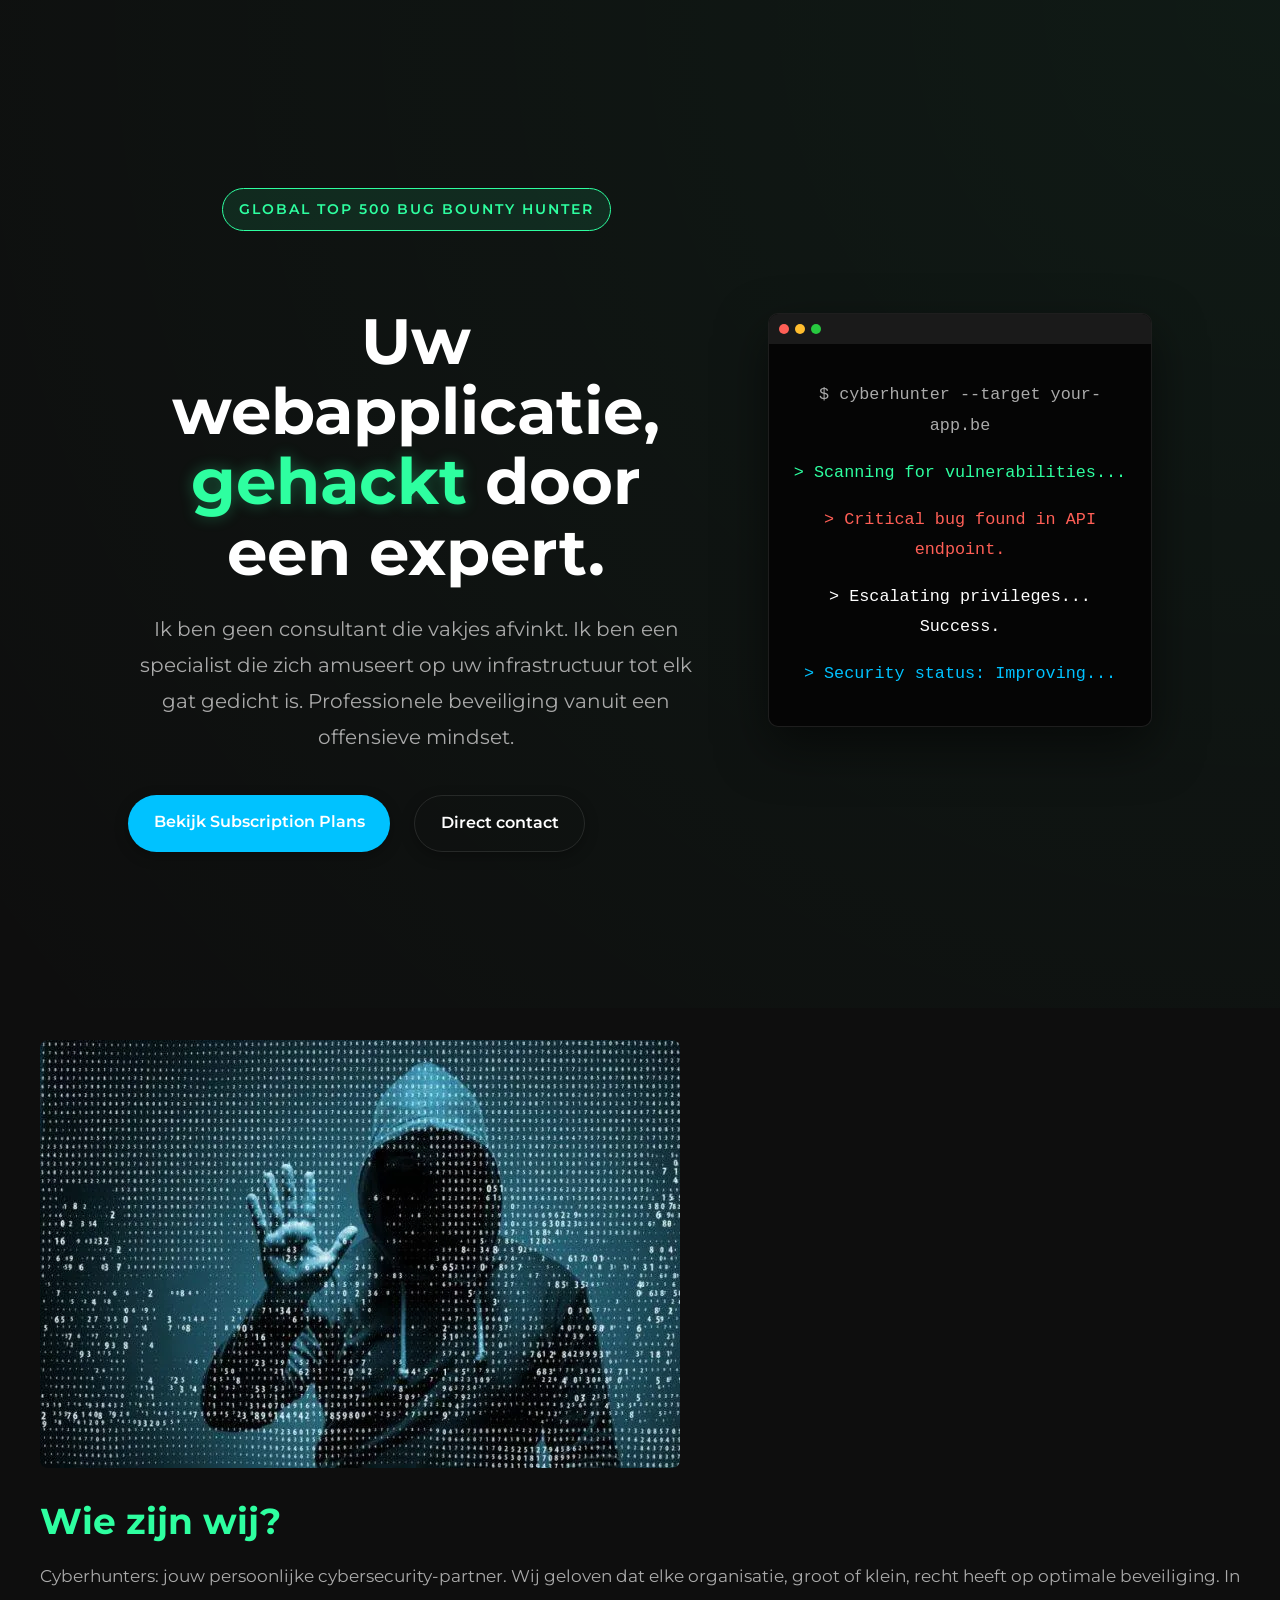
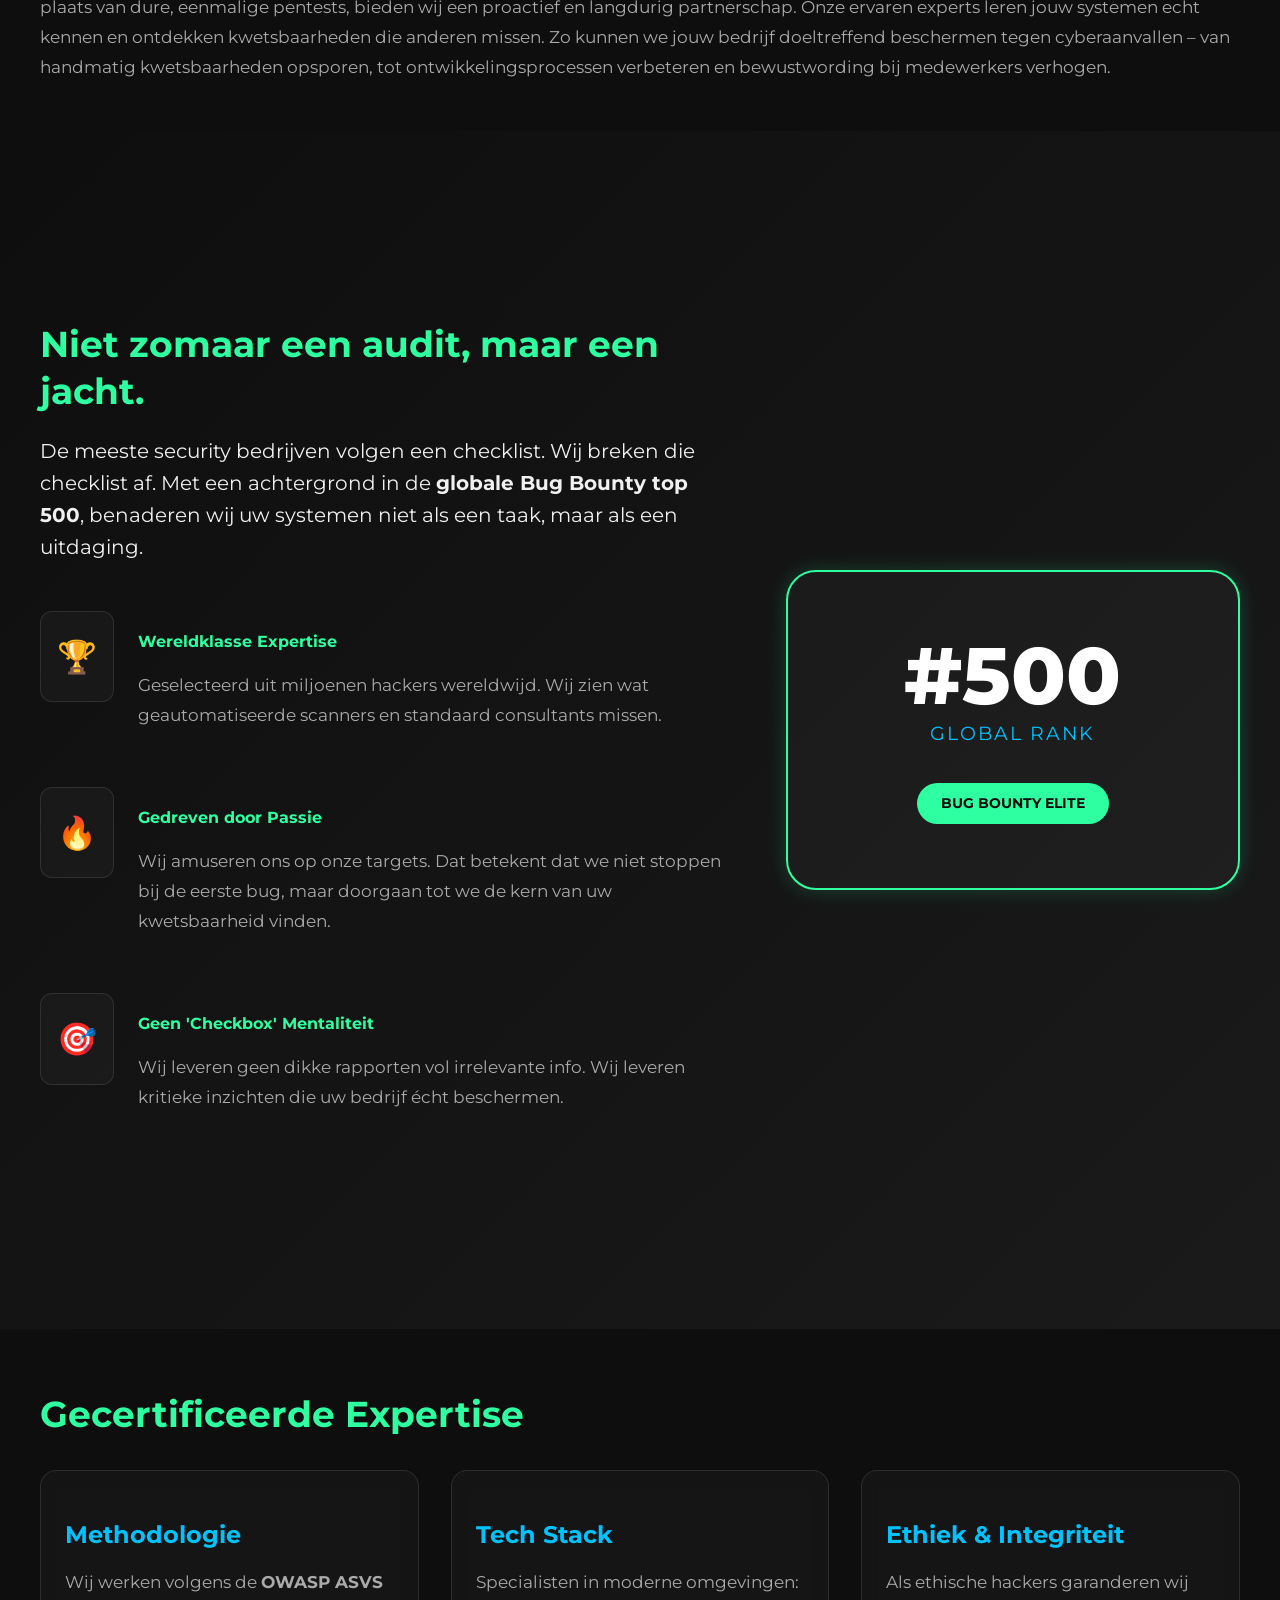
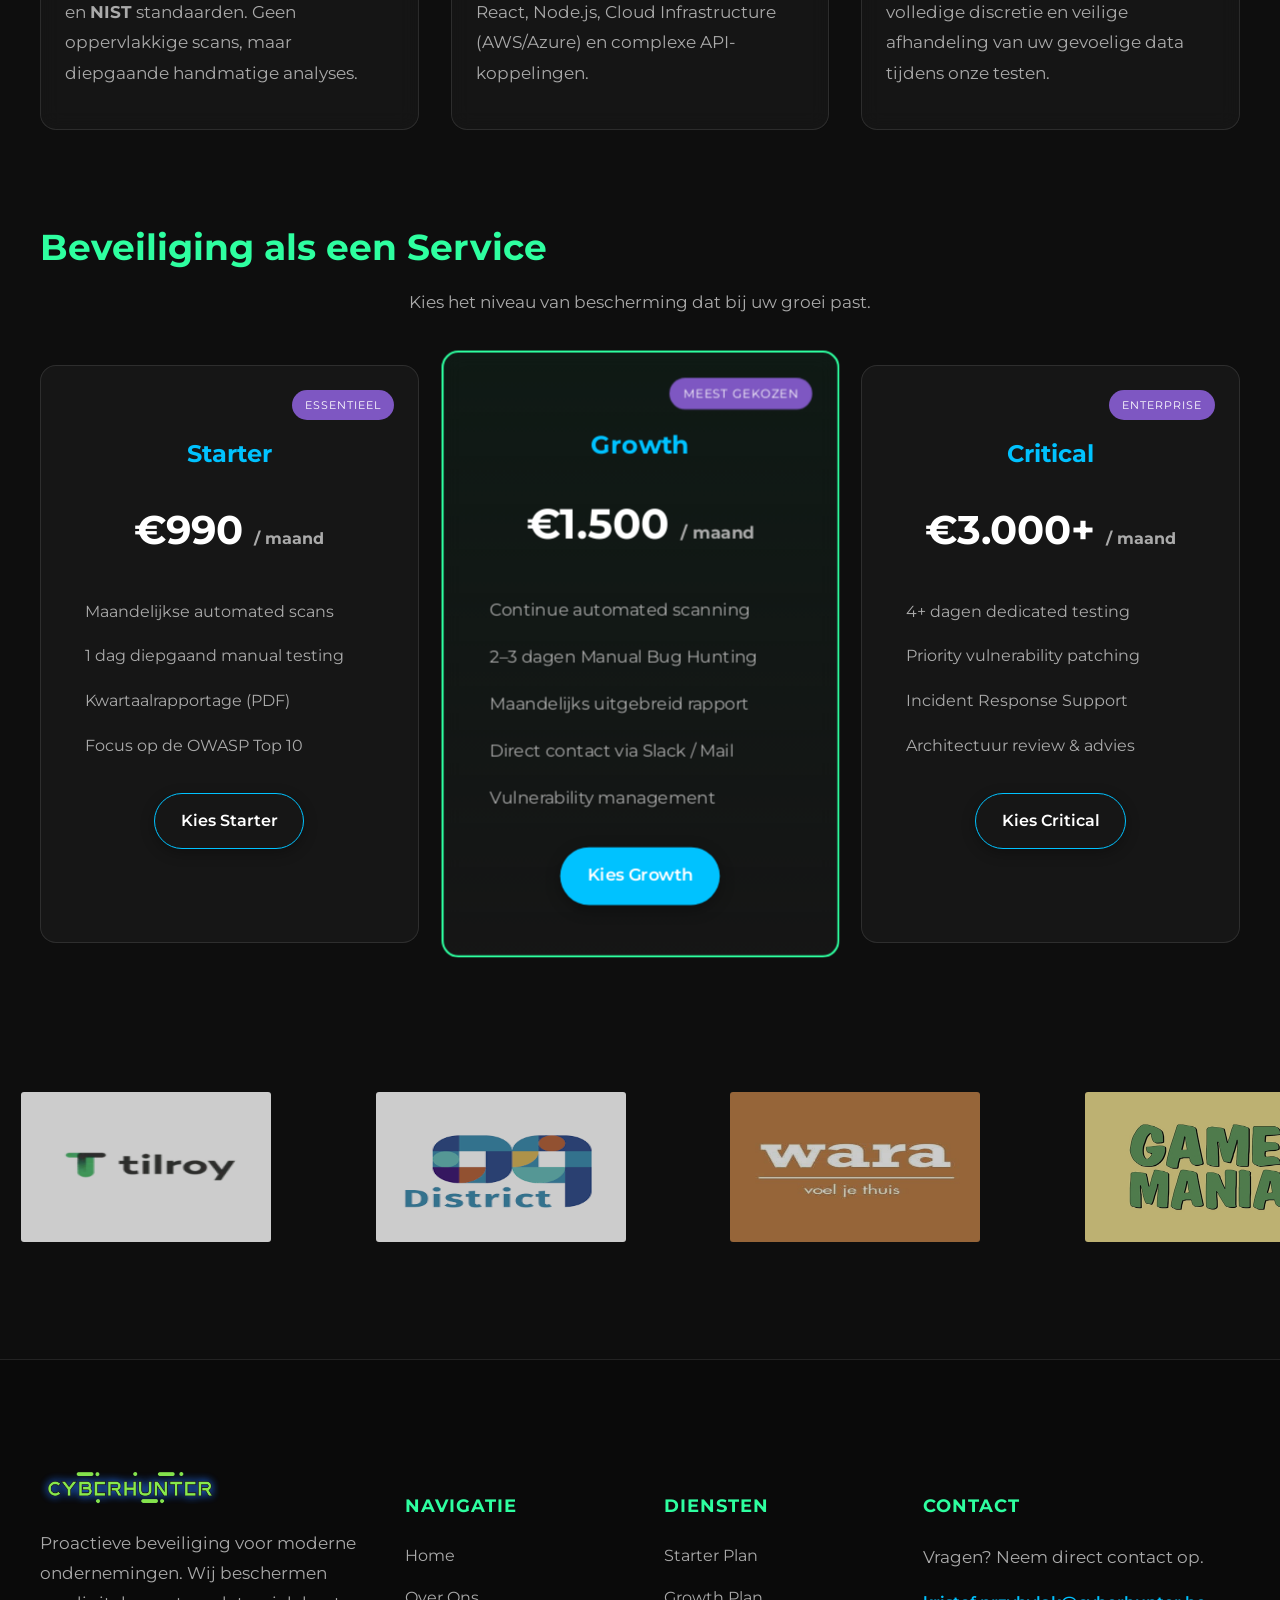
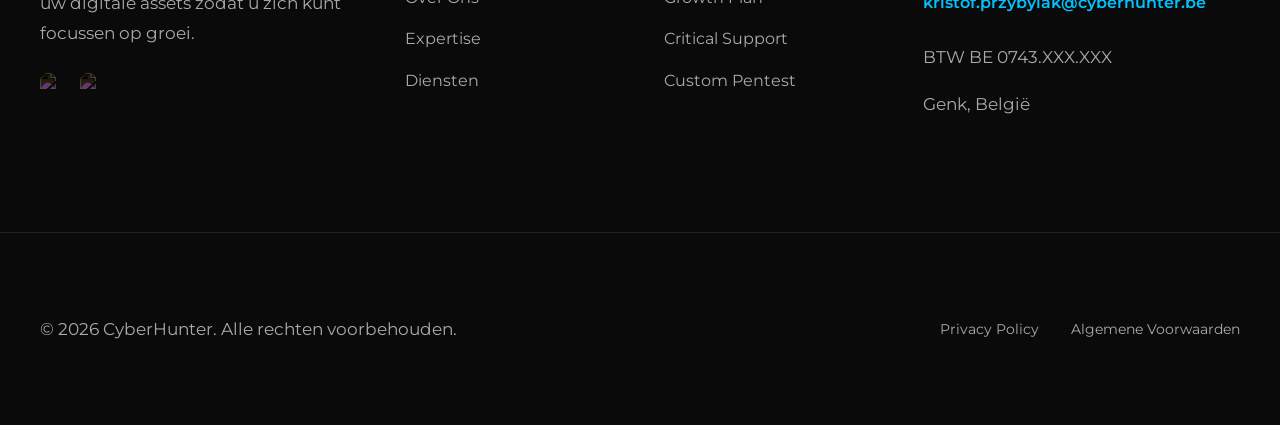
==== index.html @ abde182c "new look" ====
<!DOCTYPE html>
<html lang="nl">
<head>
  <meta charset="UTF-8">
  <meta name="viewport" content="width=device-width, initial-scale=1.0">
  <title>CyberHunter</title>
  <link rel="stylesheet" href="assets/css/index.css">
  <link rel="icon" href="assets/img/CyberHunterHeader.jpg" type="image/x-icon">
  <!-- Google Fonts -->
  <link rel="preconnect" href="https://fonts.googleapis.com">
  <link rel="preconnect" href="https://fonts.gstatic.com" crossorigin>
  <link href="https://fonts.googleapis.com/css2?family=Roboto:wght@300;400;500;700&family=Montserrat:wght@400;600&display=swap" rel="stylesheet">
  <!-- Swiper CSS -->
  <link rel="stylesheet" href="https://cdn.jsdelivr.net/npm/swiper/swiper-bundle.min.css">
  <!-- Swiper JS -->
  <script src="https://cdn.jsdelivr.net/npm/swiper/swiper-bundle.min.js"></script>
  <script defer src="assets/js/index.js"></script>
</head>
<body>
<header class="header">
  <div class="hero">
    <div class="hero-container">
      <div class="hero-content">
        <div class="hero-badge">Global Top 500 Bug Bounty Hunter</div>
        <h1>Uw webapplicatie, <span class="highlight">gehackt</span> door een expert.</h1>
        <p>
          Ik ben geen consultant die vakjes afvinkt. Ik ben een specialist die zich amuseert op uw infrastructuur tot elk gat gedicht is. Professionele beveiliging vanuit een offensieve mindset.
        </p>
        <div class="hero-btns">
          <a class="cta-button" href="#offers">Bekijk Subscription Plans</a>
          <a class="cta-button secondary" href="mailto:kristof.przybylak@cyberhunter.be">Direct contact</a>
        </div>
      </div>

      <div class="hero-visual">
        <div class="terminal-window">
          <div class="terminal-header">
            <span class="dot red"></span>
            <span class="dot yellow"></span>
            <span class="dot green"></span>
          </div>
          <div class="terminal-body">
            <p>$ cyberhunter --target your-app.be</p>
            <p class="t-green">> Scanning for vulnerabilities...</p>
            <p class="t-red">> Critical bug found in API endpoint.</p>
            <p class="t-white">> Escalating privileges... Success.</p>
            <p class="t-blue">> Security status: Improving...</p>
          </div>
        </div>
      </div>
    </div>
  </div>
</header>

<main>
  <!-- Over ons -->
  <section class="about-section" id="About">
    <div class="container about-container">
      <div class="about-image">
        <img src="assets/img/cyberthread.webp" alt="Cyber Thread">
      </div>
      <div class="about-text">
        <h2>Wie zijn wij?</h2>
        <p>
          Cyberhunters: jouw persoonlijke cybersecurity-partner. Wij geloven dat elke organisatie, groot of klein, recht heeft op optimale beveiliging. In plaats van dure, eenmalige pentests, bieden wij een proactief en langdurig partnerschap. Onze ervaren experts leren jouw systemen echt kennen en ontdekken kwetsbaarheden die anderen missen. Zo kunnen we jouw bedrijf doeltreffend beschermen tegen cyberaanvallen – van handmatig kwetsbaarheden opsporen, tot ontwikkelingsprocessen verbeteren en bewustwording bij medewerkers verhogen.
        </p>
      </div>
    </div>
  </section>

  <!-- Kenmerken -->
  <section class="unique-section">
    <div class="container">
      <div class="unique-grid">
        <div class="unique-content">
          <h2 class="section-title">Niet zomaar een audit, maar een jacht.</h2>
          <p class="lead-text">
            De meeste security bedrijven volgen een checklist. Wij breken die checklist af.
            Met een achtergrond in de <strong>globale Bug Bounty top 500</strong>, benaderen wij uw systemen niet als een taak, maar als een uitdaging.
          </p>

          <div class="unique-features">
            <div class="u-feature">
              <span class="u-icon">🏆</span>
              <div>
                <h4>Wereldklasse Expertise</h4>
                <p>Geselecteerd uit miljoenen hackers wereldwijd. Wij zien wat geautomatiseerde scanners en standaard consultants missen.</p>
              </div>
            </div>

            <div class="u-feature">
              <span class="u-icon">🔥</span>
              <div>
                <h4>Gedreven door Passie</h4>
                <p>Wij amuseren ons op onze targets. Dat betekent dat we niet stoppen bij de eerste bug, maar doorgaan tot we de kern van uw kwetsbaarheid vinden.</p>
              </div>
            </div>

            <div class="u-feature">
              <span class="u-icon">🎯</span>
              <div>
                <h4>Geen 'Checkbox' Mentaliteit</h4>
                <p>Wij leveren geen dikke rapporten vol irrelevante info. Wij leveren kritieke inzichten die uw bedrijf écht beschermen.</p>
              </div>
            </div>
          </div>
        </div>

        <div class="unique-stat-box">
          <div class="stat-circle">
            <span class="stat-number">#500</span>
            <span class="stat-desc">Global Rank</span>
          </div>
          <div class="stat-tag">Bug Bounty Elite</div>
        </div>
      </div>
    </div>
  </section>

  <!-- Operators -->
  <section class="expertise-section" id="expertise">
    <div class="container">
      <h2 class="section-title">Gecertificeerde Expertise</h2>
      <div class="features-grid">
        <div class="feature-card">
          <img src="assets/img/shield-check.svg" alt="" class="small-icon">
          <h3>Methodologie</h3>
          <p>Wij werken volgens de <strong>OWASP ASVS</strong> en <strong>NIST</strong> standaarden. Geen oppervlakkige scans, maar diepgaande handmatige analyses.</p>
        </div>
        <div class="feature-card">
          <img src="assets/img/terminal.svg" alt="" class="small-icon">
          <h3>Tech Stack</h3>
          <p>Specialisten in moderne omgevingen: React, Node.js, Cloud Infrastructure (AWS/Azure) en complexe API-koppelingen.</p>
        </div>
        <div class="feature-card">
          <img src="assets/img/lock.svg" alt="" class="small-icon">
          <h3>Ethiek & Integriteit</h3>
          <p>Als ethische hackers garanderen wij volledige discretie en veilige afhandeling van uw gevoelige data tijdens onze testen.</p>
        </div>
      </div>
    </div>
  </section>

  <!-- Diensten -->
  <section class="services-section" id="offers">
    <div class="container">
      <h2 class="section-title">Beveiliging als een Service</h2>
      <p class="section-subtitle">Kies het niveau van bescherming dat bij uw groei past.</p>

      <div class="services-grid">

        <div class="service-card starter">
          <div class="service-badge">Essentieel</div>
          <h3>Starter</h3>
          <div class="price">€990 <span>/ maand</span></div>
          <ul class="service-features">
            <li><img src="assets/img/check.svg" alt=""> Maandelijkse automated scans</li>
            <li><img src="assets/img/check.svg" alt=""> 1 dag diepgaand manual testing</li>
            <li><img src="assets/img/check.svg" alt=""> Kwartaalrapportage (PDF)</li>
            <li><img src="assets/img/check.svg" alt=""> Focus op de OWASP Top 10</li>
          </ul>
          <a href="mailto:kristof.przybylak@cyberhunter.be?subject=Aanvraag Starter Pakket" class="cta-btn secondary">Kies Starter</a>
        </div>

        <div class="service-card growth popular">
          <div class="service-badge">Meest gekozen</div>
          <h3>Growth</h3>
          <div class="price">€1.500 <span>/ maand</span></div>
          <ul class="service-features">
            <li><img src="assets/img/check.svg" alt=""> Continue automated scanning</li>
            <li><img src="assets/img/check.svg" alt=""> 2–3 dagen Manual Bug Hunting</li>
            <li><img src="assets/img/check.svg" alt=""> Maandelijks uitgebreid rapport</li>
            <li><img src="assets/img/check.svg" alt=""> Direct contact via Slack / Mail</li>
            <li><img src="assets/img/check.svg" alt=""> Vulnerability management</li>
          </ul>
          <a href="mailto:kristof.przybylak@cyberhunter.be?subject=Aanvraag Growth Pakket" class="cta-btn">Kies Growth</a>
        </div>

        <div class="service-card critical">
          <div class="service-badge">Enterprise</div>
          <h3>Critical</h3>
          <div class="price">€3.000+ <span>/ maand</span></div>
          <ul class="service-features">
            <li><img src="assets/img/check.svg" alt=""> 4+ dagen dedicated testing</li>
            <li><img src="assets/img/check.svg" alt=""> Priority vulnerability patching</li>
            <li><img src="assets/img/check.svg" alt=""> Incident Response Support</li>
            <li><img src="assets/img/check.svg" alt=""> Architectuur review & advies</li>
          </ul>
          <a href="mailto:kristof.przybylak@cyberhunter.be?subject=Aanvraag Critical Pakket" class="cta-btn secondary">Kies Critical</a>
        </div>

      </div>
    </div>
  </section>


  <!-- Carousel -->
  <section class="carousel-section">
    <div class="swiper-container">
      <div class="swiper-wrapper">
        <div class="swiper-slide"><img src="assets/img/tilroy.png" alt="Partner 1"></div>
        <div class="swiper-slide"><img src="assets/img/image2.png" alt="Partner 2"></div>
        <div class="swiper-slide"><img src="assets/img/Wara.jpeg" alt="Partner 3"></div>
        <div class="swiper-slide"><img src="assets/img/image4.jpg" alt="Partner 4"></div>
        <div class="swiper-slide"><img src="assets/img/marcan.jpeg" alt="Partner 5"></div>
        <div class="swiper-slide"><img src="assets/img/parentia.png" alt="Partner 6"></div>
        <div class="swiper-slide"><img src="assets/img/genk.png" alt="Partner 7"></div>
        <div class="swiper-slide"><img src="assets/img/image1.jpg" alt="Partner 8"></div>
      </div>
    </div>
  </section>
</main>

<footer class="footer">
  <div class="container footer-grid">

    <div class="footer-column branding">
      <img src="assets/img/cyberHunter.png" alt="CyberHunter Logo" class="footer-logo">
      <p>Proactieve beveiliging voor moderne ondernemingen. Wij beschermen uw digitale assets zodat u zich kunt focussen op groei.</p>
      <div class="social-links">
        <a href="https://www.linkedin.com/in/kristof-przybylak-a76785127/" target="_blank" aria-label="LinkedIn">
          <img src="assets/img/linkedin-icon.svg" alt="LinkedIn">
        </a>
        <a href="https://www.youtube.com/@CyberSquad-JoinTheSquad" target="_blank" aria-label="YouTube">
          <img src="assets/img/youtube-icon.svg" alt="YouTube">
        </a>
      </div>
    </div>

    <div class="footer-column">
      <h4>Navigatie</h4>
      <ul>
        <li><a href="#">Home</a></li>
        <li><a href="#About">Over Ons</a></li>
        <li><a href="#expertise">Expertise</a></li>
        <li><a href="#offers">Diensten</a></li>
       <!-- <li><a href="blog.html">Security Blog</a></li>-->
      </ul>
    </div>

    <div class="footer-column">
      <h4>Diensten</h4>
      <ul>
        <li><a href="#offers">Starter Plan</a></li>
        <li><a href="#offers">Growth Plan</a></li>
        <li><a href="#offers">Critical Support</a></li>
        <li><a href="mailto:kristof.przybylak@cyberhunter.be">Custom Pentest</a></li>
      </ul>
    </div>

    <div class="footer-column">
      <h4>Contact</h4>
      <p>Vragen? Neem direct contact op.</p>
      <a href="mailto:kristof.przybylak@cyberhunter.be" class="footer-email">kristof.przybylak@cyberhunter.be</a>
      <div class="business-info">
        <p>BTW BE 0743.XXX.XXX</p>
        <p>Genk, België</p>
      </div>
    </div>

  </div>

  <div class="footer-bottom">
    <div class="container bottom-flex">
      <p>&copy; 2026 CyberHunter. Alle rechten voorbehouden.</p>
      <div class="legal-links">
        <a href="#">Privacy Policy</a>
        <a href="#">Algemene Voorwaarden</a>
      </div>
    </div>
  </div>
</footer>
</body>
</html>
---- assets/css/index.css ----
/* ----------- VOLLEDIGE MODERNE CSS MET FUNCTIONELE BASIS + MINIMALE LOOK ----------- */

:root {
  --primary-bg: #0e0e0e;
  --secondary-bg: #161616;
  --accent-neon: #2effa0;
  --accent-purple: #7e57c2;
  --accent-blue: #00c2ff;
  --text-light: #f0f0f0;
  --text-muted: #aaaaaa;
  --font-primary: 'Montserrat', sans-serif;
  --font-secondary: 'Roboto', sans-serif;
  --transition: all 0.3s ease-in-out;
  --glass: rgba(255, 255, 255, 0.03);
  --glass-border: rgba(255, 255, 255, 0.1);
  --glow: 0 0 20px rgba(46, 255, 160, 0.2);
}

html, body {
  margin: 0;
  padding: 0;
  box-sizing: border-box;
  scroll-behavior: smooth;
  overflow-x: hidden;
  background-color: var(--primary-bg);
  font-family: var(--font-primary);
  color: var(--text-light);
  line-height: 1.8;
  font-size: 16px;
}

img {
  max-width: 100%;
  height: auto;
  display: block;
  border-radius: 8px;
}

h1, h2, h3, h4 {
  font-family: var(--font-primary);
  line-height: 1.3;
  margin-bottom: 1rem;
  color: var(--text-light);
}

h1 {
  font-size: 3rem;
}

h2 {
  font-size: 2.25rem;
  color: var(--accent-neon);
}

h3 {
  font-size: 1.5rem;
  color: var(--accent-blue);
}

p {
  color: var(--text-muted);
  font-size: 1.05rem;
}

a {
  color: inherit;
  text-decoration: none;
}

/* Navbar */
.navbar {
  display: flex;
  justify-content: space-between;
  align-items: center;
  padding: 1rem 10%;
  background-color: var(--primary-bg);
  border-bottom: 1px solid rgba(255,255,255,0.05);
  position: relative;
  z-index: 100;
}

.logo img {
  width: 150px;
  transition: transform 0.3s;
}

.logo img:hover {
  transform: scale(1.05);
}

.nav-links {
  display: flex;
  align-items: center;
  list-style: none;
  gap: 2rem;
}

.nav-links li a {
  color: var(--text-light);
  font-weight: 500;
  transition: var(--transition);
  display: flex;
  align-items: center;
  gap: 0.5rem;
  font-size: 0.95rem;
}

.nav-links li a:hover {
  color: var(--accent-purple);
}

.nav-icon {
  width: 18px;
  height: 18px;
  object-fit: contain;
  filter: brightness(0) invert(1);
  transition: filter 0.3s;
}

.nav-links li a:hover .nav-icon {
  filter: brightness(0) invert(0.6);
}

.contact {
  border: 1px solid var(--accent-purple);
  border-radius: 30px;
  padding: 0.4rem 1rem;
}

.contact.fill {
  background-color: var(--accent-purple);
}

.contact.fill a {
  color: var(--primary-bg);
}

/* Burger menu */
.burger {
  display: none;
  flex-direction: column;
  gap: 4px;
  cursor: pointer;
}

.burger .line {
  width: 24px;
  height: 2px;
  background: var(--text-light);
}

.nav-active {
  display: flex !important;
  flex-direction: column;
  background-color: var(--primary-bg);
  position: absolute;
  top: 80px;
  right: 10%;
  width: 80%;
  padding: 1rem;
  border-radius: 10px;
  z-index: 1000;
}

.burger.toggle .line:nth-child(1) {
  transform: rotate(45deg) translate(5px, 5px);
}
.burger.toggle .line:nth-child(2) {
  opacity: 0;
}
.burger.toggle .line:nth-child(3) {
  transform: rotate(-45deg) translate(6px, -6px);
}

/* Hero */
.hero {
  background: linear-gradient(135deg, #121212, #1e1e1e);
  text-align: center;
  padding: 6rem 2rem;
}

.hero-content {
  max-width: 700px;
  margin: 0 auto;
  animation: fadeInUp 1s ease-out forwards;
  opacity: 0;
}

@keyframes fadeInUp {
  from { transform: translateY(30px); opacity: 0; }
  to { transform: translateY(0); opacity: 1; }
}

.hero-content h1 {
  font-size: 3rem;
  margin-bottom: 1rem;
  color: white;
}

.hero-content p {
  font-size: 1.25rem;
  margin-bottom: 2rem;
  color: var(--text-muted);
}

/* CTA Buttons */
.cta-button, .cta-btn {
  background: var(--accent-blue);
  color: #fff;
  padding: 0.8rem 1.6rem;
  border-radius: 30px;
  font-weight: 600;
  transition: var(--transition);
  display: inline-block;
  font-size: 1rem;
  box-shadow: 0 4px 14px rgba(0,0,0,0.3);
}

.cta-button:hover, .cta-btn:hover {
  background: var(--accent-purple);
  transform: scale(1.02);
}

/* Layouts */
.container {
  max-width: 1200px;
  margin: auto;
  padding: 2rem 1rem;
}

.features-grid, .services-grid, .operators-grid {
  display: grid;
  gap: 2rem;
  grid-template-columns: repeat(auto-fit, minmax(280px, 1fr));
  margin-top: 2rem;
}


.feature-card, .service-card, .operator-card {
  background: var(--glass);
  backdrop-filter: blur(10px); /* Subtiel glas effect */
  border: 1px solid var(--glass-border);
  border-radius: 16px;
  position: relative;
  overflow: hidden;
  padding: 1.5rem;
}


.feature-card:hover, .service-card:hover, .operator-card:hover {
  transform: translateY(-4px);
  box-shadow: 0 8px 20px rgba(0,0,0,0.3);
}

.operator-card img {
  width: 100px;
  height: 100px;
  object-fit: cover;
  border-radius: 50%;
  border: 2px solid var(--accent-blue);
  margin-bottom: 1rem;
}

.operator-card h3 {
  color: var(--accent-blue);
}

/* Footer */
.footer {
  background-color: #0a0a0a;
  padding: 5rem 0 2rem 0;
  border-top: 1px solid var(--glass-border);
  color: var(--text-light);
}

.footer-grid {
  display: grid;
  grid-template-columns: 1.5fr 1fr 1fr 1.5fr;
  gap: 3rem;
  margin-bottom: 4rem;
}

.footer-logo {
  width: 180px;
  margin-bottom: 1.5rem;
}

.footer-column h4 {
  color: var(--accent-neon);
  font-size: 1.1rem;
  margin-bottom: 1.5rem;
  text-transform: uppercase;
  letter-spacing: 1px;
}

.footer-column ul {
  list-style: none;
  padding: 0;
}

.footer-column ul li {
  margin-bottom: 0.8rem;
}

.footer-column ul li a {
  color: var(--text-muted);
  transition: color 0.3s ease;
}

.footer-column ul li a:hover {
  color: var(--accent-blue);
  padding-left: 5px; /* Subtiel bewegingseffect */
}

.footer-email {
  display: block;
  font-weight: 600;
  color: var(--accent-blue) !important;
  margin: 1rem 0;
}

.social-links {
  display: flex;
  gap: 1rem;
  margin-top: 1.5rem;
}

.social-links img {
  width: 24px;
  height: 24px;
  filter: invert(1) opacity(0.6);
  transition: 0.3s;
}

.social-links a:hover img {
  filter: invert(1) opacity(1);
  transform: translateY(-3px);
}

.business-info {
  margin-top: 1.5rem;
  font-size: 0.85rem;
  color: var(--text-muted);
}

/* Bottom Bar */
.footer-bottom {
  border-top: 1px solid var(--glass-border);
  padding-top: 2rem;
}

.bottom-flex {
  display: flex;
  justify-content: space-between;
  align-items: center;
  font-size: 0.85rem;
  color: var(--text-muted);
}

.legal-links {
  display: flex;
  gap: 2rem;
}

/* Responsive */
@media (max-width: 992px) {
  .footer-grid {
    grid-template-columns: 1fr 1fr;
  }
}

@media (max-width: 600px) {
  .footer-grid {
    grid-template-columns: 1fr;
    text-align: center;
  }
  .social-links {
    justify-content: center;
  }
  .bottom-flex {
    flex-direction: column;
    gap: 1rem;
  }
}
/* Responsive */
@media (max-width: 768px) {
  .navbar {
    flex-direction: column;
    align-items: flex-start;
  }
  .nav-links {
    display: none;
    flex-direction: column;
    gap: 1rem;
    background-color: var(--primary-bg);
    padding: 1rem;
    border-radius: 10px;
    position: absolute;
    top: 100%;
    right: 0;
  }
  .burger {
    display: flex;
  }
  h1 {
    font-size: 2.5rem;
  }
  h2 {
    font-size: 2rem;
  }
  .hero {
    padding: 4rem 1.5rem;
  }
  .cta-button {
    padding: 0.8rem 1.5rem;
    font-size: 1rem;
  }
}


/* Voeg dit toe onderaan je CSS voor consistente carrousel-beeldformaten */

.carousel-section {
  padding: 4rem 0;
  background-color: var(--primary-bg);
}

.swiper-container {
  width: 100%;
  padding: 2rem 0;
}

.swiper-wrapper {
  display: flex;
  align-items: center;
}

.swiper-slide {
  display: flex;
  justify-content: center;
  align-items: center;
  padding: 1rem;
}

.swiper-slide img {
  width: 250px;
  height: 150px;
  padding: 5px;
  mix-blend-mode: luminosity;
  transition: all 0.4s ease;
  background: transparent !important; /* Verwijder die witte blokken */
  filter: grayscale(0.5) brightness(0.8);
}

.swiper-slide:hover img {
  transform: scale(1.05);
}




/*Pricing */

/* Pricing Sectie Styling */
.section-subtitle {
  text-align: center;
  margin-bottom: 3rem;
}

.services-grid {
  display: grid;
  grid-template-columns: repeat(auto-fit, minmax(320px, 1fr));
  gap: 2rem;
  align-items: stretch;
}

.service-card {
  position: relative;
  background: var(--secondary-bg);
  border: 1px solid var(--glass-border);
  padding: 3rem 2rem;
  text-align: center;
  transition: transform 0.3s ease;
}

.service-card.popular {
  border: 2px solid var(--accent-neon);
  transform: scale(1.05);
  background: linear-gradient(180deg, rgba(46, 255, 160, 0.05) 0%, rgba(22, 22, 22, 1) 100%);
}

.service-badge {
  position: absolute;
  top: 1.5rem;
  right: 1.5rem;
  font-size: 0.7rem;
  text-transform: uppercase;
  letter-spacing: 1px;
  background: var(--accent-purple);
  padding: 0.3rem 0.8rem;
  border-radius: 20px;
  color: white;
}

.price {
  font-size: 2.5rem;
  font-weight: 700;
  color: white;
  margin: 1.5rem 0;
}

.price span {
  font-size: 1rem;
  color: var(--text-muted);
}

.service-features {
  list-style: none;
  padding: 0;
  margin: 2rem 0;
  text-align: left;
}

.service-features li {
  margin-bottom: 1rem;
  display: flex;
  align-items: center;
  gap: 0.75rem;
  color: var(--text-muted);
}

/* Knoppen binnen kaarten */
.cta-btn.secondary {
  background: transparent;
  border: 1px solid var(--accent-blue);
}

.cta-btn.secondary:hover {
  background: var(--accent-blue);
  color: var(--primary-bg);
}

@media (max-width: 1024px) {
  .service-card.popular {
    transform: scale(1);
    margin: 1rem 0;
  }
}


/* unique section */

.unique-section {
  padding: 8rem 0;
  background: linear-gradient(135deg, var(--primary-bg) 0%, #1a1a1a 100%);
}

.unique-grid {
  display: grid;
  grid-template-columns: 1.2fr 0.8fr;
  gap: 4rem;
  align-items: center;
}

.lead-text {
  font-size: 1.25rem;
  color: var(--text-light);
  margin-bottom: 3rem;
  line-height: 1.6;
}

.u-feature {
  display: flex;
  gap: 1.5rem;
  margin-bottom: 2.5rem;
}

.u-icon {
  font-size: 2rem;
  background: var(--glass);
  padding: 1rem;
  border-radius: 12px;
  border: 1px solid var(--glass-border);
  height: fit-content;
}

.u-feature h4 {
  color: var(--accent-neon);
  margin-bottom: 0.5rem;
}

/* De Stat Box */
.unique-stat-box {
  display: flex;
  flex-direction: column;
  align-items: center;
  justify-content: center;
  background: var(--glass);
  border: 2px solid var(--accent-neon);
  border-radius: 30px;
  padding: 4rem 2rem;
  box-shadow: var(--glow);
  position: relative;
}

.stat-circle {
  text-align: center;
}

.stat-number {
  display: block;
  font-size: 5rem;
  font-weight: 800;
  color: white;
  line-height: 1;
}

.stat-desc {
  font-size: 1.2rem;
  color: var(--accent-blue);
  text-transform: uppercase;
  letter-spacing: 2px;
}

.stat-tag {
  margin-top: 2rem;
  background: var(--accent-neon);
  color: var(--primary-bg);
  padding: 0.5rem 1.5rem;
  border-radius: 50px;
  font-weight: 700;
  text-transform: uppercase;
  font-size: 0.9rem;
}

@media (max-width: 992px) {
  .unique-grid {
    grid-template-columns: 1fr;
  }
  .unique-stat-box {
    order: -1; /* Zet de statistiek bovenaan op mobiel */
  }
}



.hero {
  padding: 10rem 10% 8rem 10%;
  background: radial-gradient(circle at top right, rgba(46, 255, 160, 0.05), transparent),
  var(--primary-bg);
  min-height: 80vh;
  display: flex;
  align-items: center;
}

.hero-container {
  display: grid;
  grid-template-columns: 1.2fr 0.8fr;
  gap: 4rem;
  align-items: center;
  max-width: 1400px;
  margin: 0 auto;
}

.hero-badge {
  display: inline-block;
  padding: 0.5rem 1rem;
  background: rgba(46, 255, 160, 0.1);
  border: 1px solid var(--accent-neon);
  color: var(--accent-neon);
  border-radius: 50px;
  font-size: 0.85rem;
  font-weight: 600;
  text-transform: uppercase;
  letter-spacing: 2px;
  margin-bottom: 2rem;
}

.hero-content h1 {
  font-size: 4rem;
  line-height: 1.1;
  margin-bottom: 1.5rem;
}

.highlight {
  color: var(--accent-neon);
  text-shadow: 0 0 15px rgba(46, 255, 160, 0.3);
}

.hero-content p {
  font-size: 1.25rem;
  max-width: 600px;
  margin-bottom: 2.5rem;
  color: var(--text-muted);
}

/* Terminal Visual */
.terminal-window {
  background: #050505;
  border: 1px solid var(--glass-border);
  border-radius: 10px;
  box-shadow: 0 20px 50px rgba(0,0,0,0.5);
  font-family: 'Courier New', Courier, monospace;
  overflow: hidden;
}

.terminal-header {
  background: #1a1a1a;
  padding: 10px;
  display: flex;
  gap: 6px;
}

.dot { width: 10px; height: 10px; border-radius: 50%; }
.red { background: #ff5f56; }
.yellow { background: #ffbd2e; }
.green { background: #27c93f; }

.terminal-body {
  padding: 20px;
  font-size: 0.9rem;
}

.t-green { color: var(--accent-neon); }
.t-red { color: #ff5f56; }
.t-blue { color: var(--accent-blue); }
.t-white { color: white; }

/* Buttons */
.hero-btns {
  display: flex;
  gap: 1.5rem;
}

.cta-button.secondary {
  background: transparent;
  border: 1px solid var(--glass-border);
}

@media (max-width: 1100px) {
  .hero-container {
    grid-template-columns: 1fr;
    text-align: center;
  }
  .hero-content p { margin: 0 auto 2.5rem auto; }
  .hero-btns { justify-content: center; }
  .hero-visual { display: none; } /* Verberg terminal op kleinere schermen voor focus */
}
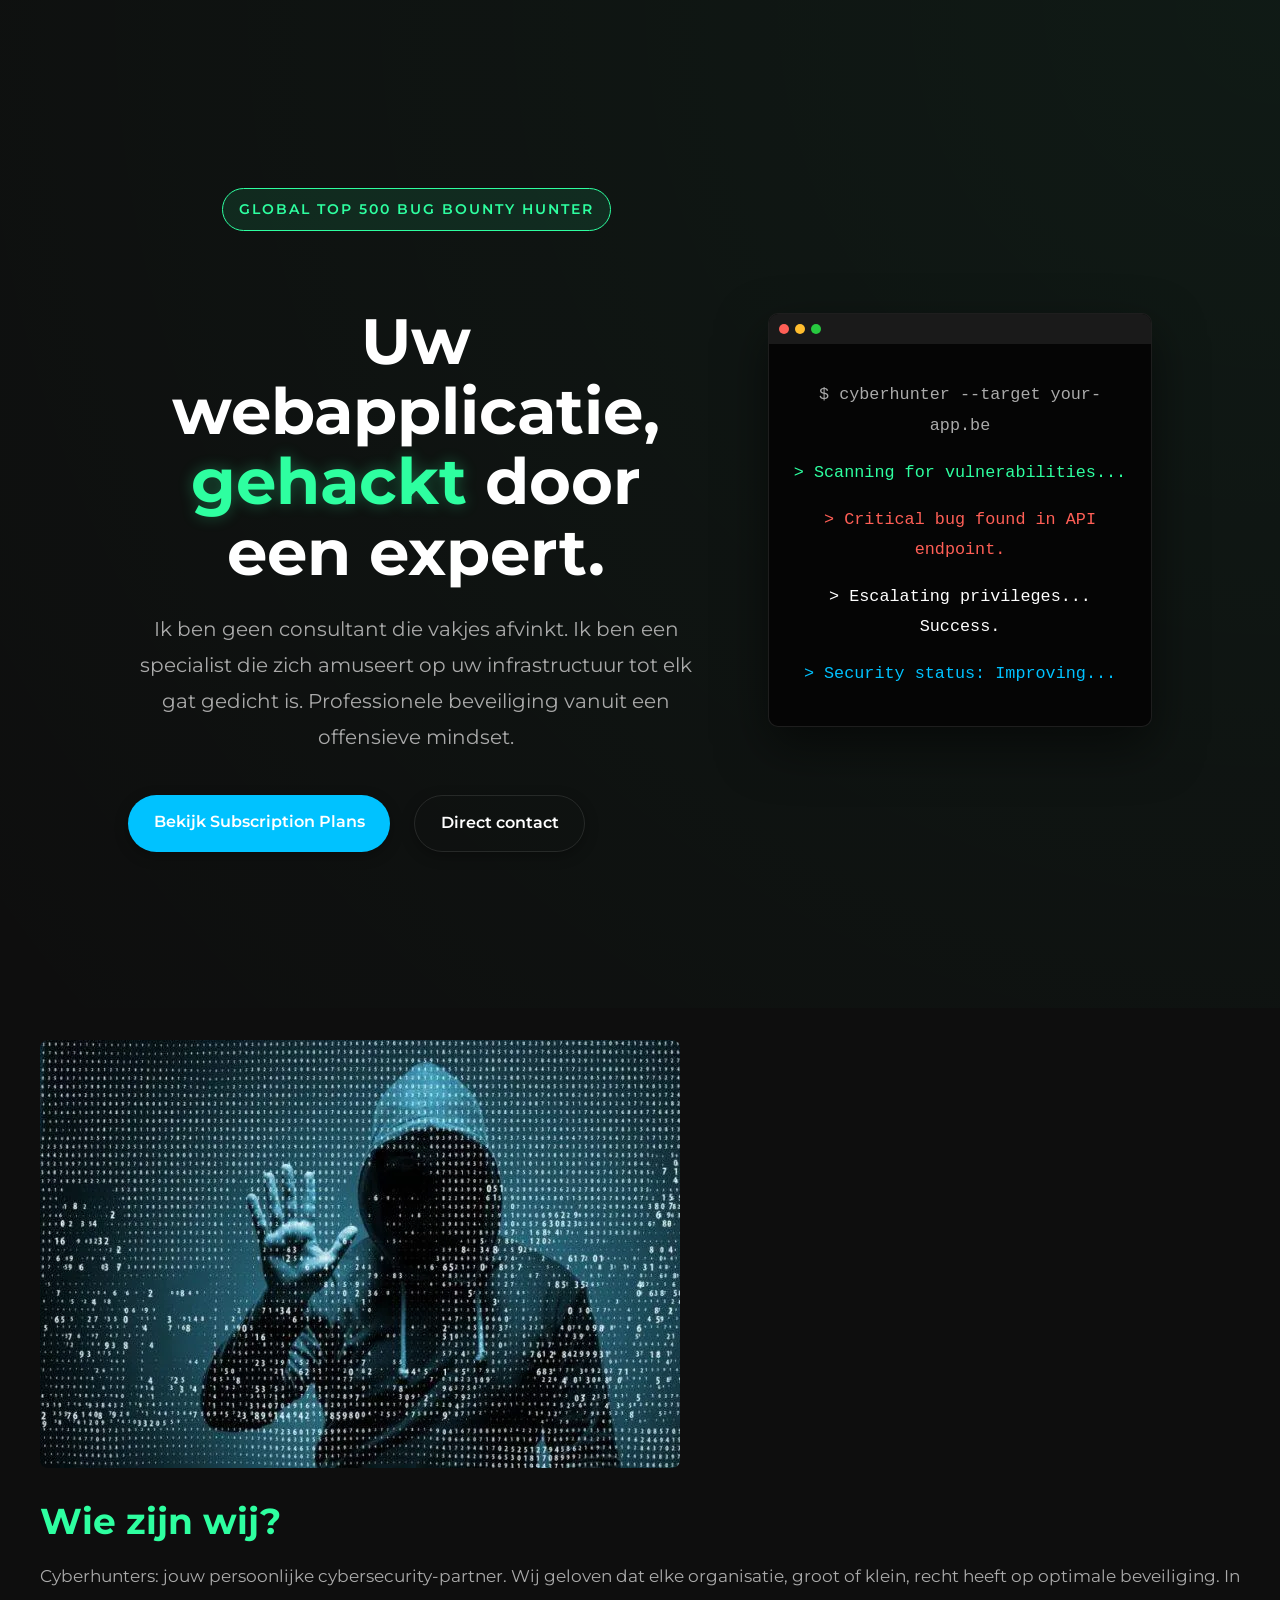
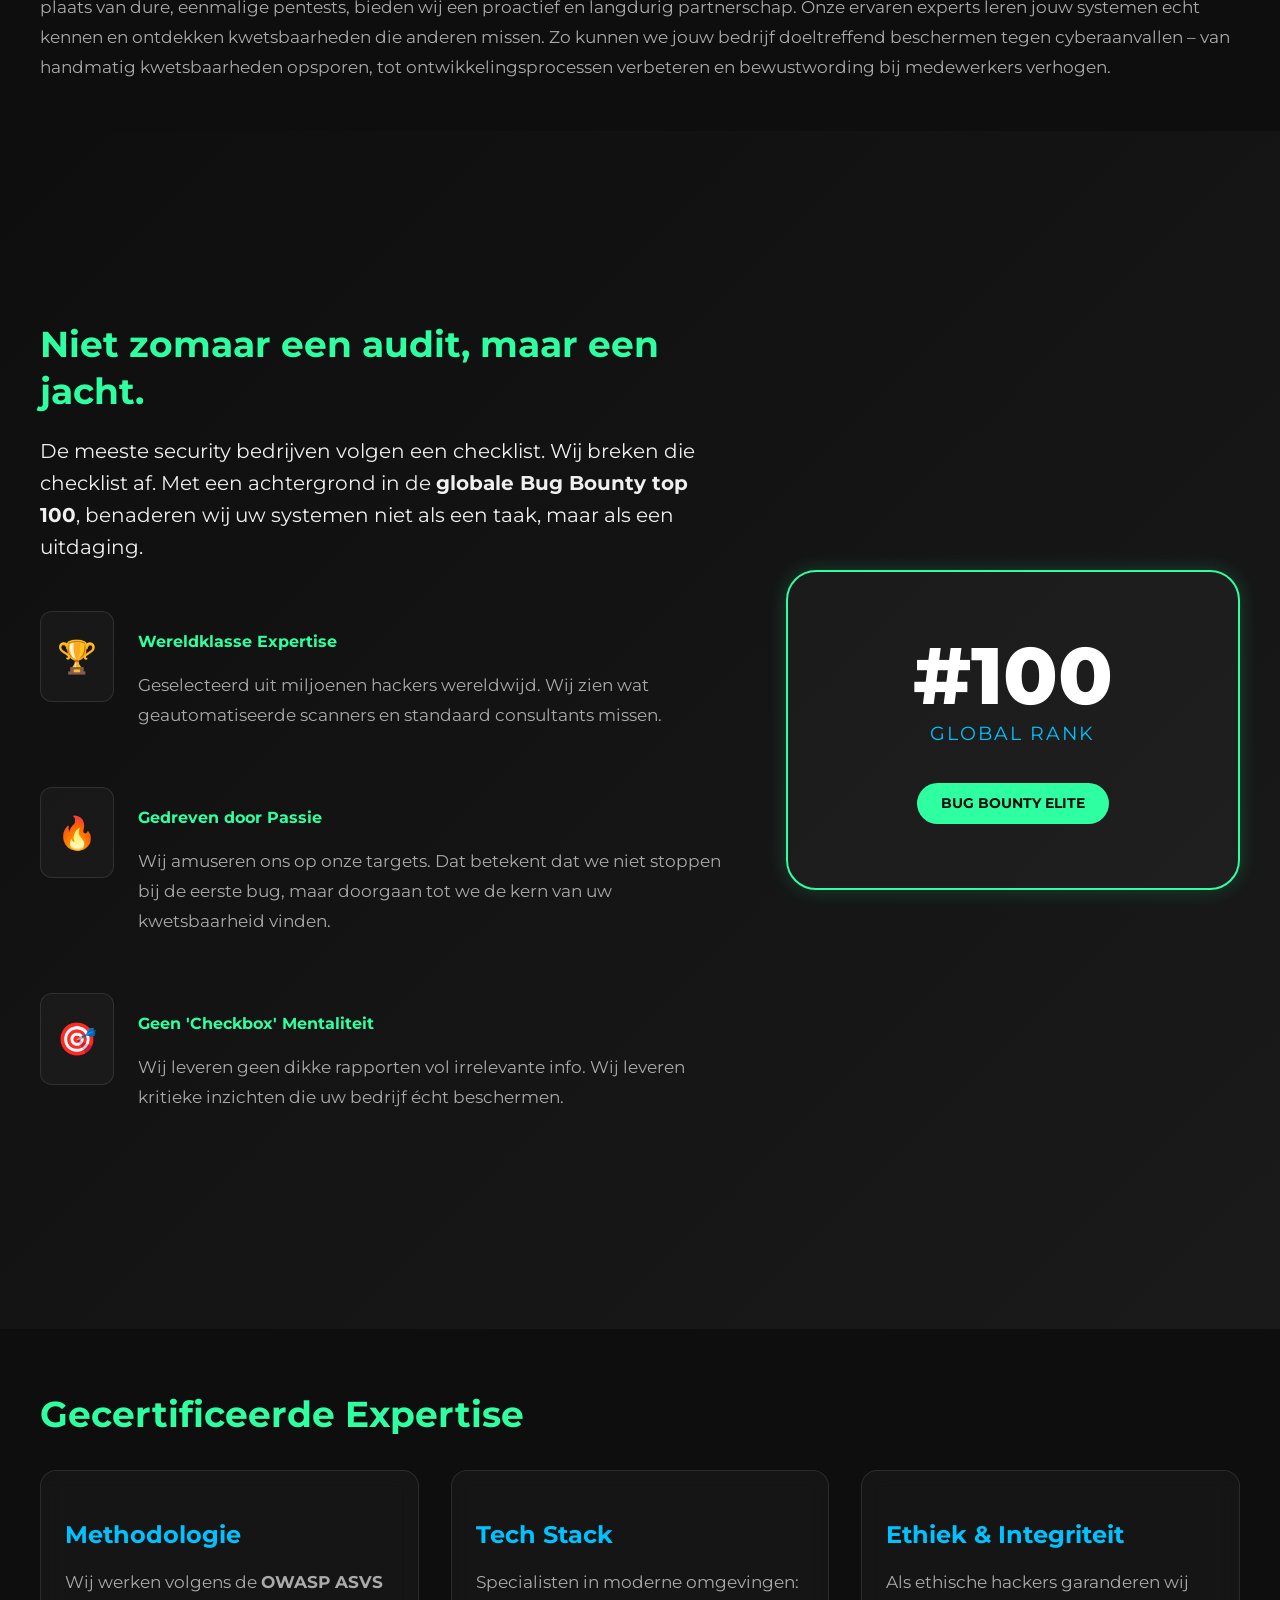
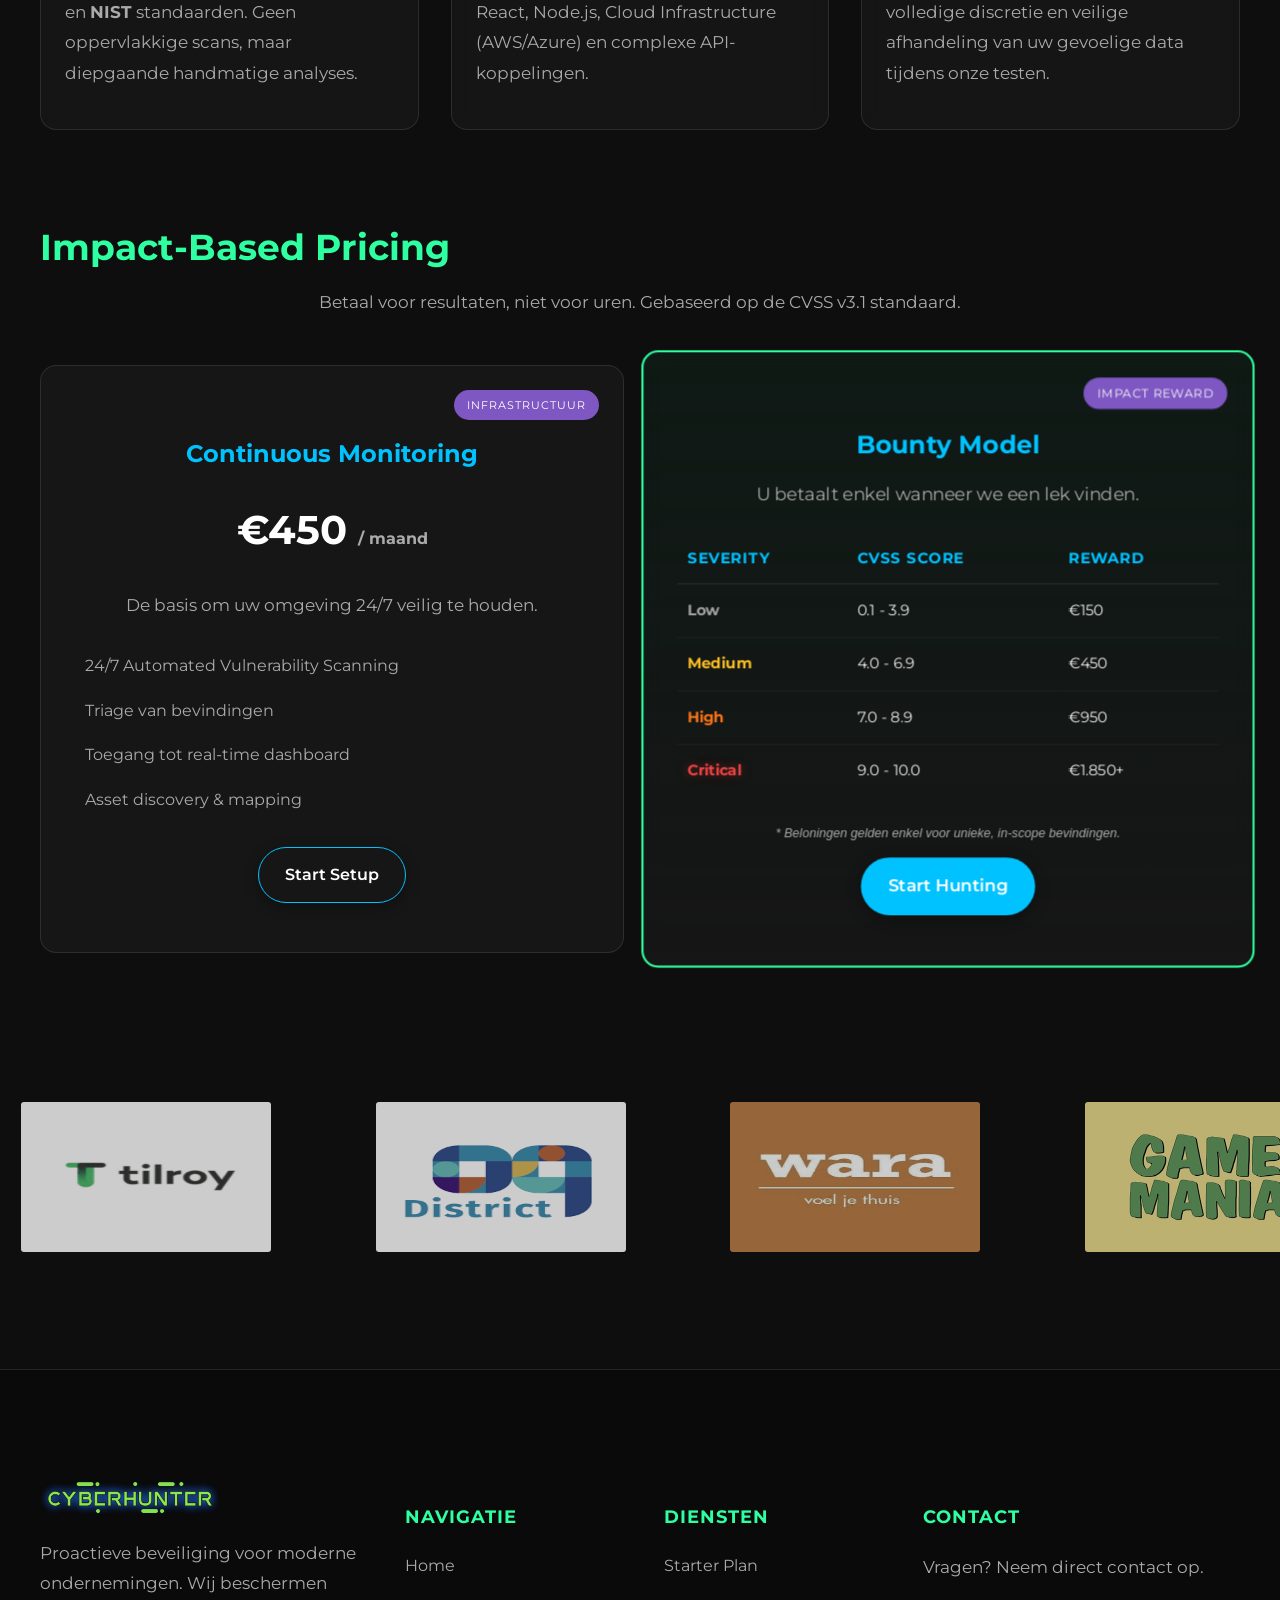
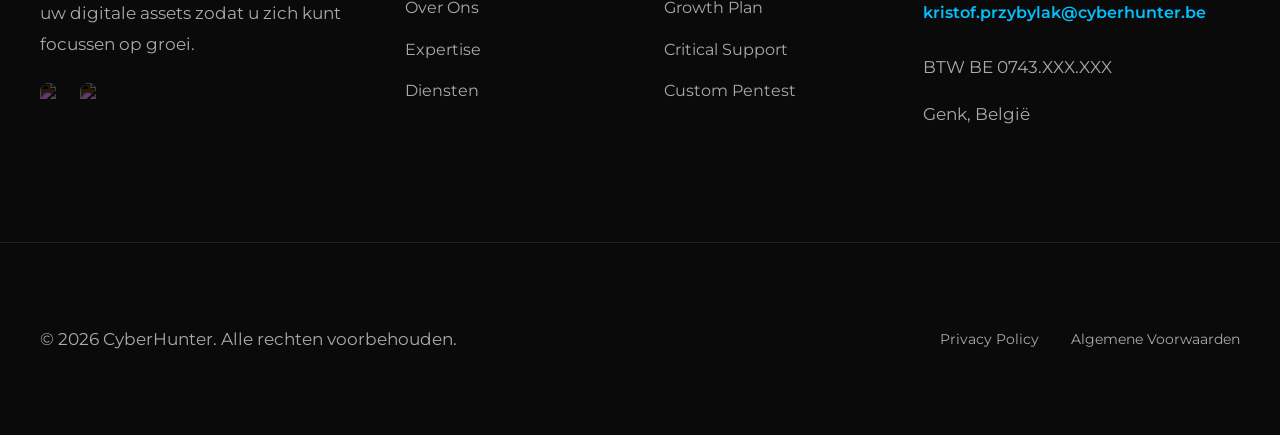
==== commit 204038e6: "new look" ====
--- a/index.html
+++ b/index.html
@@ -76,7 +76,7 @@
           <h2 class="section-title">Niet zomaar een audit, maar een jacht.</h2>
           <p class="lead-text">
             De meeste security bedrijven volgen een checklist. Wij breken die checklist af.
-            Met een achtergrond in de <strong>globale Bug Bounty top 500</strong>, benaderen wij uw systemen niet als een taak, maar als een uitdaging.
+            Met een achtergrond in de <strong>globale Bug Bounty top 100</strong>, benaderen wij uw systemen niet als een taak, maar als een uitdaging.
           </p>
 
           <div class="unique-features">
@@ -108,7 +108,7 @@
 
         <div class="unique-stat-box">
           <div class="stat-circle">
-            <span class="stat-number">#500</span>
+            <span class="stat-number">#100</span>
             <span class="stat-desc">Global Rank</span>
           </div>
           <div class="stat-tag">Bug Bounty Elite</div>
@@ -144,51 +144,66 @@
   <!-- Diensten -->
   <section class="services-section" id="offers">
     <div class="container">
-      <h2 class="section-title">Beveiliging als een Service</h2>
-      <p class="section-subtitle">Kies het niveau van bescherming dat bij uw groei past.</p>
+      <h2 class="section-title">Impact-Based Pricing</h2>
+      <p class="section-subtitle">Betaal voor resultaten, niet voor uren. Gebaseerd op de CVSS v3.1 standaard.</p>
 
       <div class="services-grid">
-
+        <!-- Base Setup Card -->
         <div class="service-card starter">
-          <div class="service-badge">Essentieel</div>
-          <h3>Starter</h3>
-          <div class="price">€990 <span>/ maand</span></div>
+          <div class="service-badge">Infrastructuur</div>
+          <h3>Continuous Monitoring</h3>
+          <div class="price">€450 <span>/ maand</span></div>
+          <p>De basis om uw omgeving 24/7 veilig te houden.</p>
           <ul class="service-features">
-            <li><img src="assets/img/check.svg" alt=""> Maandelijkse automated scans</li>
-            <li><img src="assets/img/check.svg" alt=""> 1 dag diepgaand manual testing</li>
-            <li><img src="assets/img/check.svg" alt=""> Kwartaalrapportage (PDF)</li>
-            <li><img src="assets/img/check.svg" alt=""> Focus op de OWASP Top 10</li>
+            <li><img src="assets/img/check.svg" alt=""> 24/7 Automated Vulnerability Scanning</li>
+            <li><img src="assets/img/check.svg" alt=""> Triage van bevindingen</li>
+            <li><img src="assets/img/check.svg" alt=""> Toegang tot real-time dashboard</li>
+            <li><img src="assets/img/check.svg" alt=""> Asset discovery & mapping</li>
           </ul>
-          <a href="mailto:kristof.przybylak@cyberhunter.be?subject=Aanvraag Starter Pakket" class="cta-btn secondary">Kies Starter</a>
-        </div>
-
+          <a href="mailto:kristof.przybylak@cyberhunter.be" class="cta-btn secondary">Start Setup</a>
+        </div>
+
+        <!-- Bounty Table Card -->
         <div class="service-card growth popular">
-          <div class="service-badge">Meest gekozen</div>
-          <h3>Growth</h3>
-          <div class="price">€1.500 <span>/ maand</span></div>
-          <ul class="service-features">
-            <li><img src="assets/img/check.svg" alt=""> Continue automated scanning</li>
-            <li><img src="assets/img/check.svg" alt=""> 2–3 dagen Manual Bug Hunting</li>
-            <li><img src="assets/img/check.svg" alt=""> Maandelijks uitgebreid rapport</li>
-            <li><img src="assets/img/check.svg" alt=""> Direct contact via Slack / Mail</li>
-            <li><img src="assets/img/check.svg" alt=""> Vulnerability management</li>
-          </ul>
-          <a href="mailto:kristof.przybylak@cyberhunter.be?subject=Aanvraag Growth Pakket" class="cta-btn">Kies Growth</a>
-        </div>
-
-        <div class="service-card critical">
-          <div class="service-badge">Enterprise</div>
-          <h3>Critical</h3>
-          <div class="price">€3.000+ <span>/ maand</span></div>
-          <ul class="service-features">
-            <li><img src="assets/img/check.svg" alt=""> 4+ dagen dedicated testing</li>
-            <li><img src="assets/img/check.svg" alt=""> Priority vulnerability patching</li>
-            <li><img src="assets/img/check.svg" alt=""> Incident Response Support</li>
-            <li><img src="assets/img/check.svg" alt=""> Architectuur review & advies</li>
-          </ul>
-          <a href="mailto:kristof.przybylak@cyberhunter.be?subject=Aanvraag Critical Pakket" class="cta-btn secondary">Kies Critical</a>
-        </div>
-
+          <div class="service-badge">Impact Reward</div>
+          <h3>Bounty Model</h3>
+          <p>U betaalt enkel wanneer we een lek vinden.</p>
+
+          <table class="bounty-table">
+            <thead>
+            <tr>
+              <th>Severity</th>
+              <th>CVSS Score</th>
+              <th>Reward</th>
+            </tr>
+            </thead>
+            <tbody>
+            <tr class="low">
+              <td>Low</td>
+              <td>0.1 - 3.9</td>
+              <td>€150</td>
+            </tr>
+            <tr class="medium">
+              <td>Medium</td>
+              <td>4.0 - 6.9</td>
+              <td>€450</td>
+            </tr>
+            <tr class="high">
+              <td>High</td>
+              <td>7.0 - 8.9</td>
+              <td>€950</td>
+            </tr>
+            <tr class="critical">
+              <td>Critical</td>
+              <td>9.0 - 10.0</td>
+              <td>€1.850+</td>
+            </tr>
+            </tbody>
+          </table>
+
+          <p class="table-note">* Beloningen gelden enkel voor unieke, in-scope bevindingen.</p>
+          <a href="mailto:kristof.przybylak@cyberhunter.be" class="cta-btn">Start Hunting</a>
+        </div>
       </div>
     </div>
   </section>
--- a/assets/css/index.css
+++ b/assets/css/index.css
@@ -745,4 +745,55 @@
   .hero-content p { margin: 0 auto 2.5rem auto; }
   .hero-btns { justify-content: center; }
   .hero-visual { display: none; } /* Verberg terminal op kleinere schermen voor focus */
+}
+
+/* Bounty Table Styling */
+.bounty-table {
+  width: 100%;
+  border-collapse: collapse;
+  margin: 1.5rem 0;
+  text-align: left;
+  font-size: 0.9rem;
+}
+
+.bounty-table th {
+  color: var(--accent-blue);
+  border-bottom: 1px solid var(--glass-border);
+  padding: 10px;
+  text-transform: uppercase;
+  letter-spacing: 1px;
+}
+
+.bounty-table td {
+  padding: 12px 10px;
+  border-bottom: 1px solid rgba(255, 255, 255, 0.05);
+}
+
+.bounty-table tr:last-child td {
+  border-bottom: none;
+}
+
+/* Severity Colors */
+.low td:first-child { color: #a3a3a3; font-weight: bold; }
+.medium td:first-child { color: #fbbf24; font-weight: bold; }
+.high td:first-child { color: #f97316; font-weight: bold; }
+.critical td:first-child { color: #ef4444; font-weight: bold; text-shadow: 0 0 10px rgba(239, 68, 68, 0.4); }
+
+.table-note {
+  font-size: 0.75rem;
+  color: var(--text-muted);
+  font-style: italic;
+  margin-top: 1rem;
+}
+
+/* Aanpassing bestaande card voor tabel */
+.service-card.growth {
+  min-width: 400px; /* Iets breder voor de tabel */
+}
+
+@media (max-width: 600px) {
+  .service-card.growth {
+    min-width: unset;
+    padding: 2rem 1rem;
+  }
 }
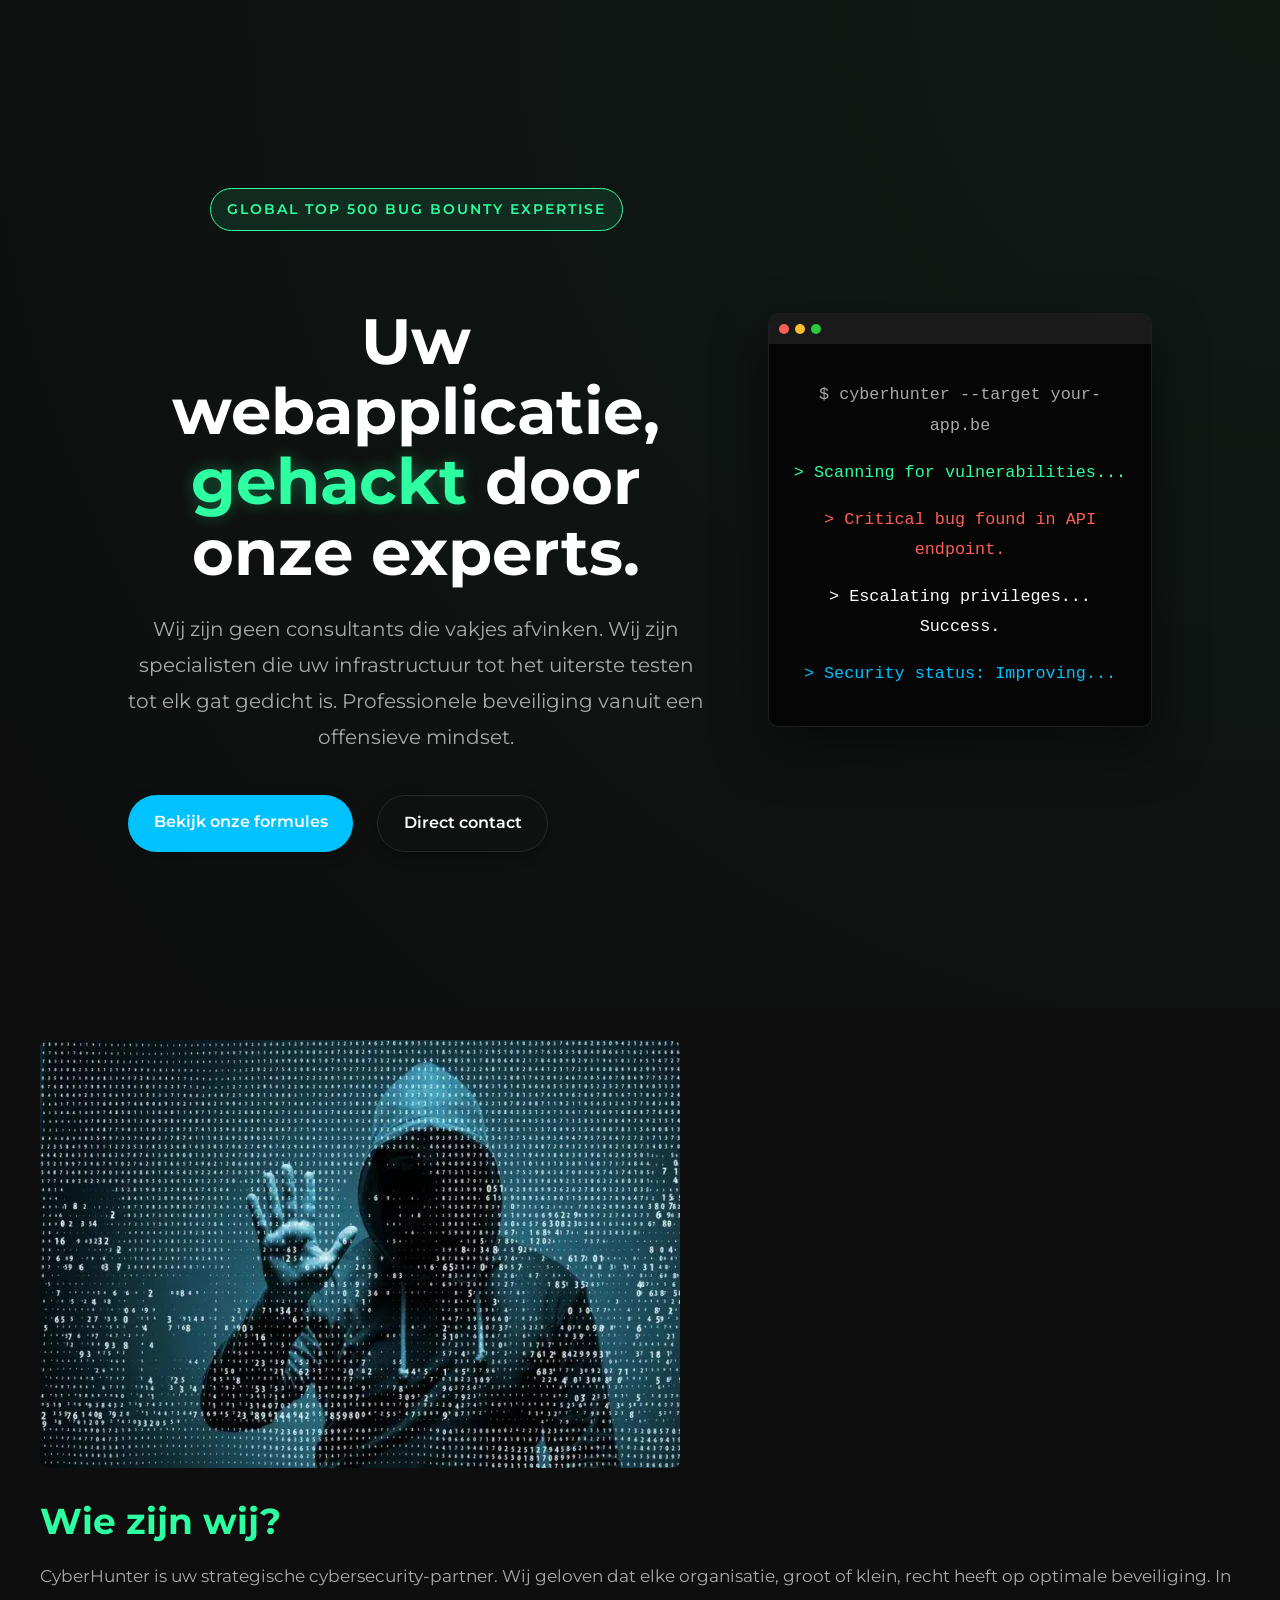
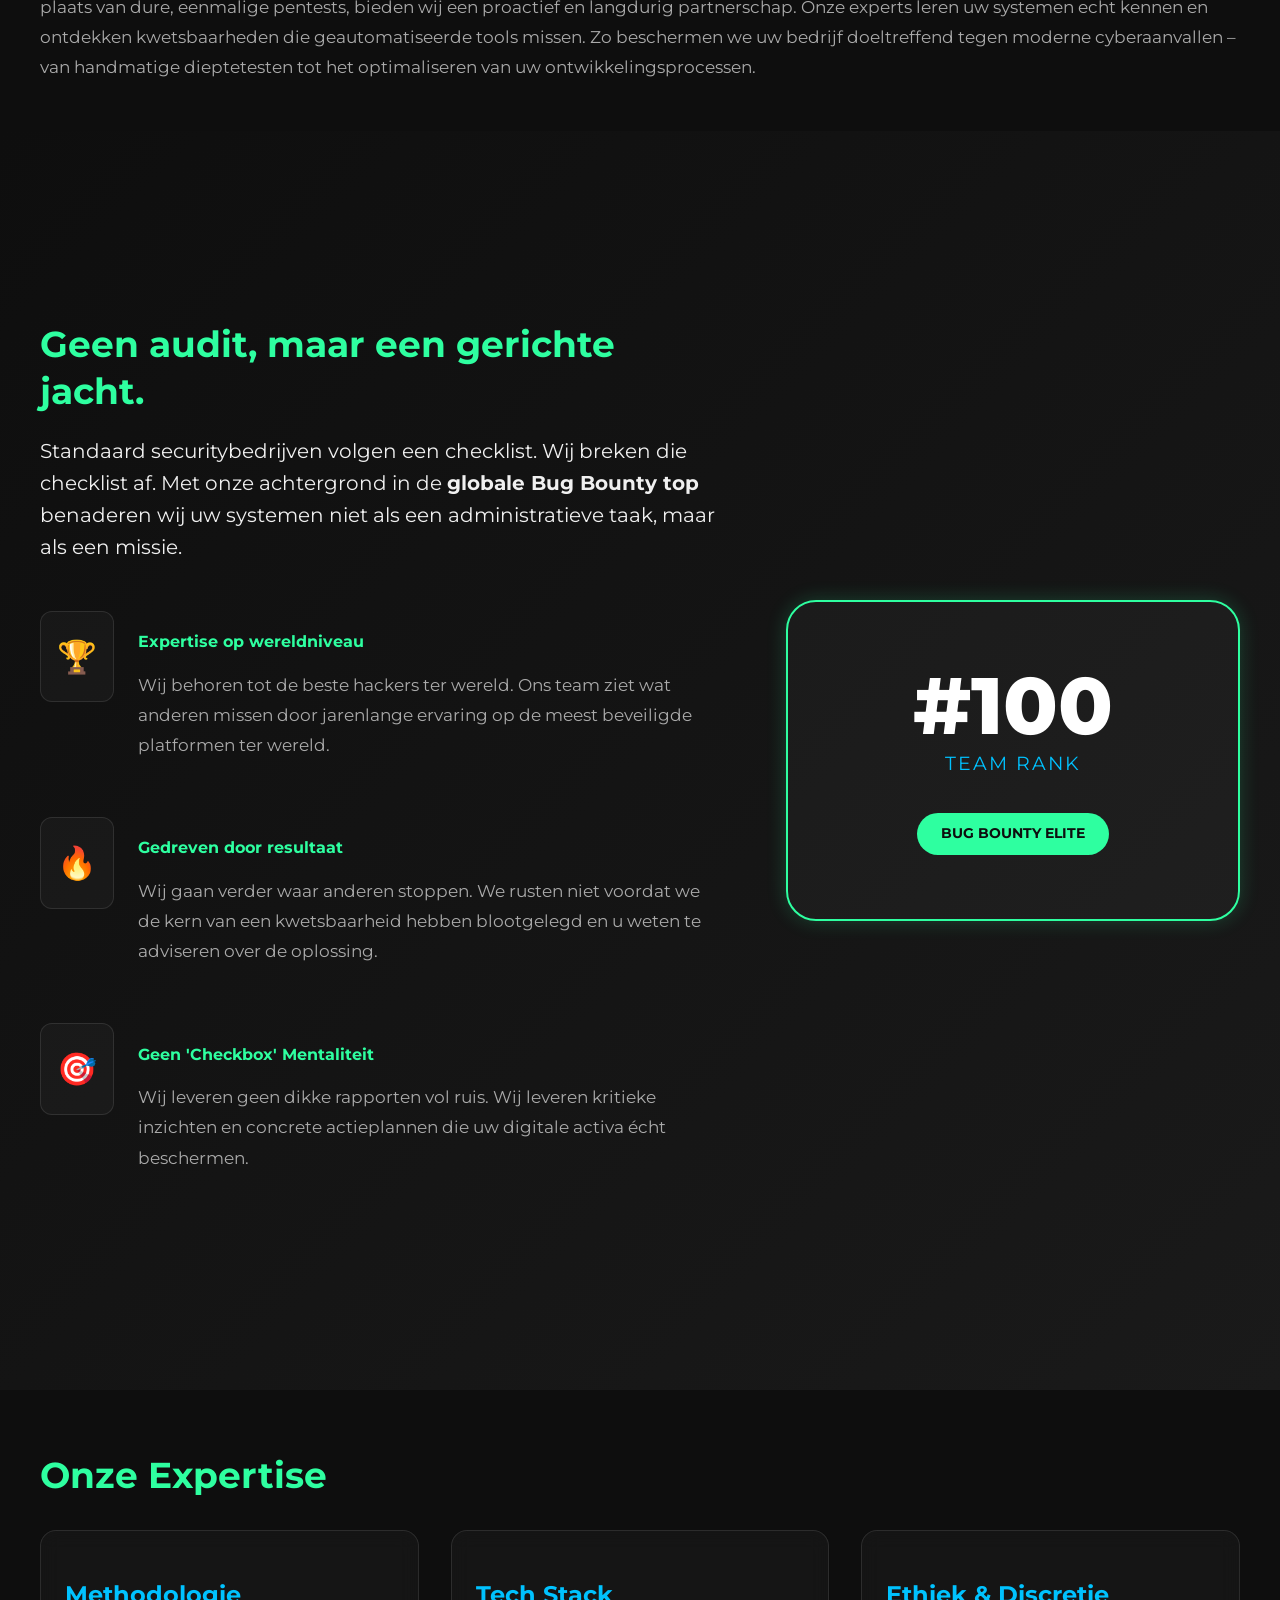
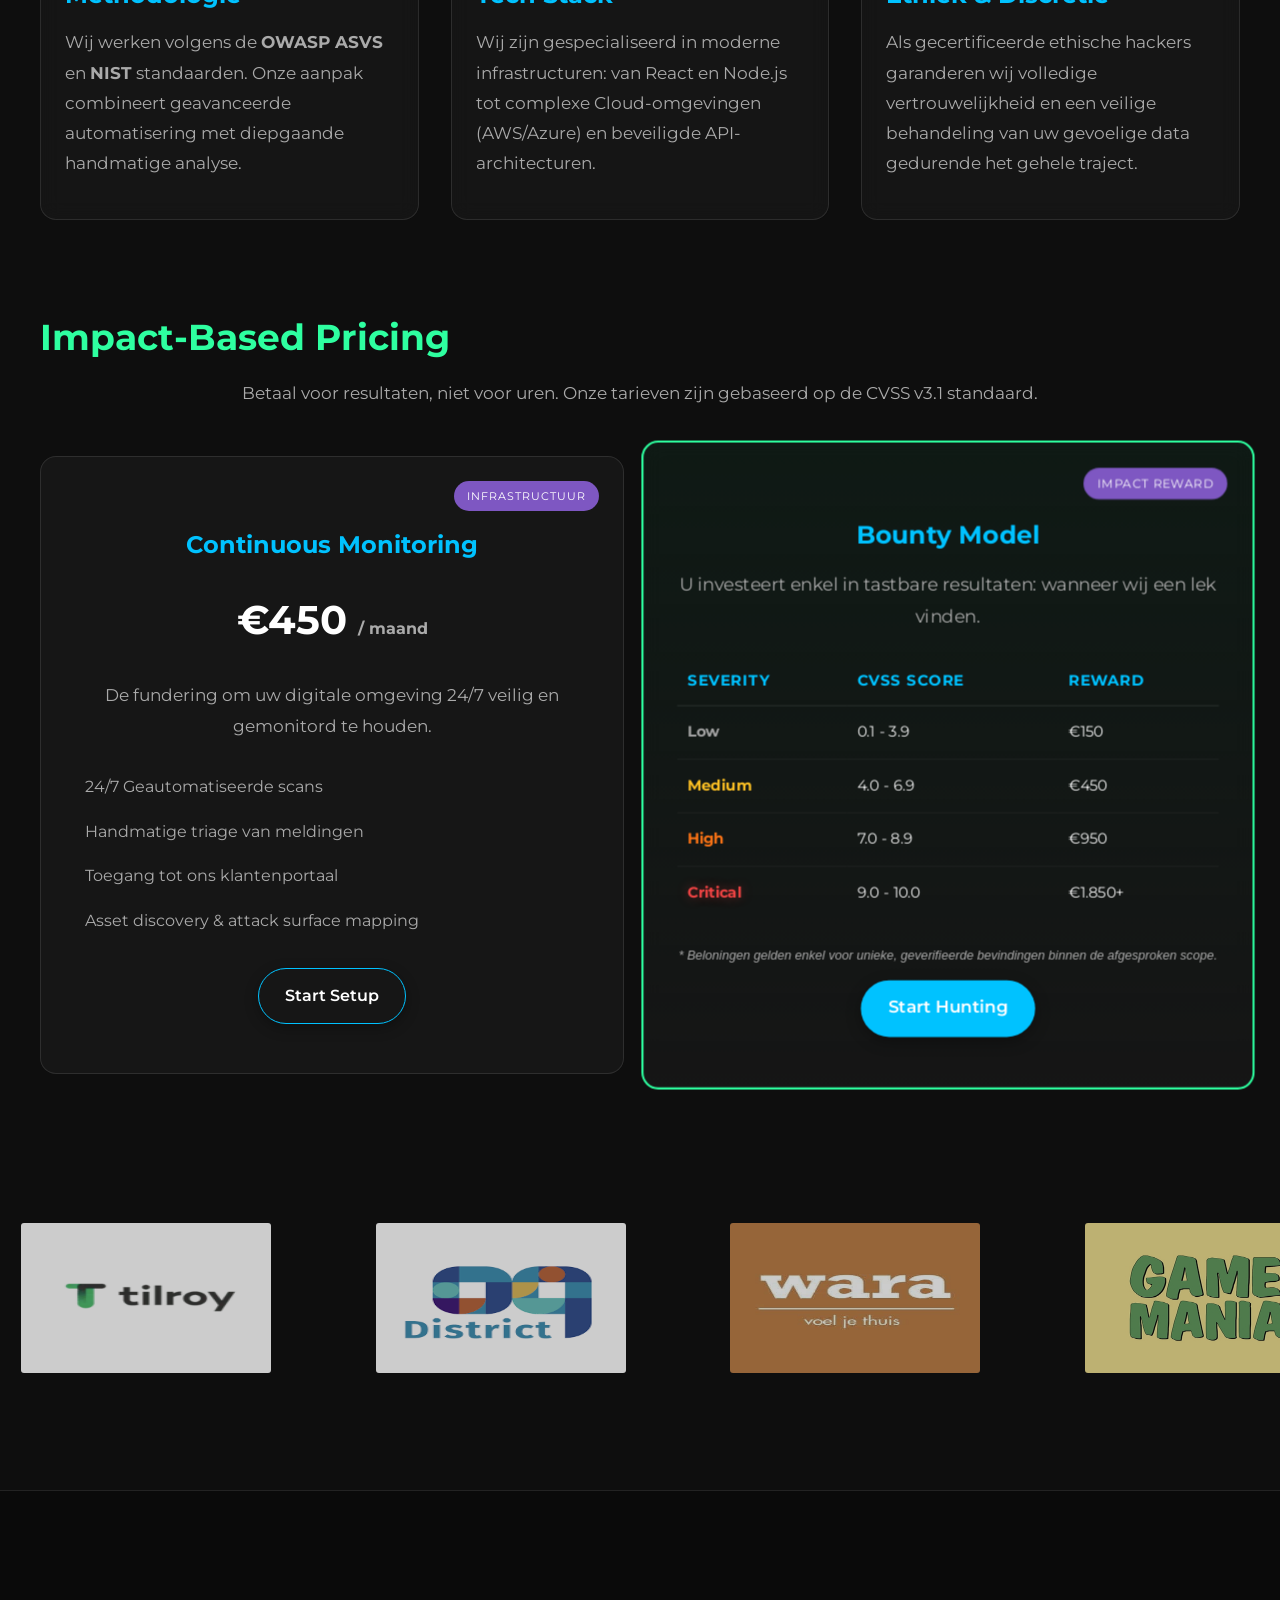
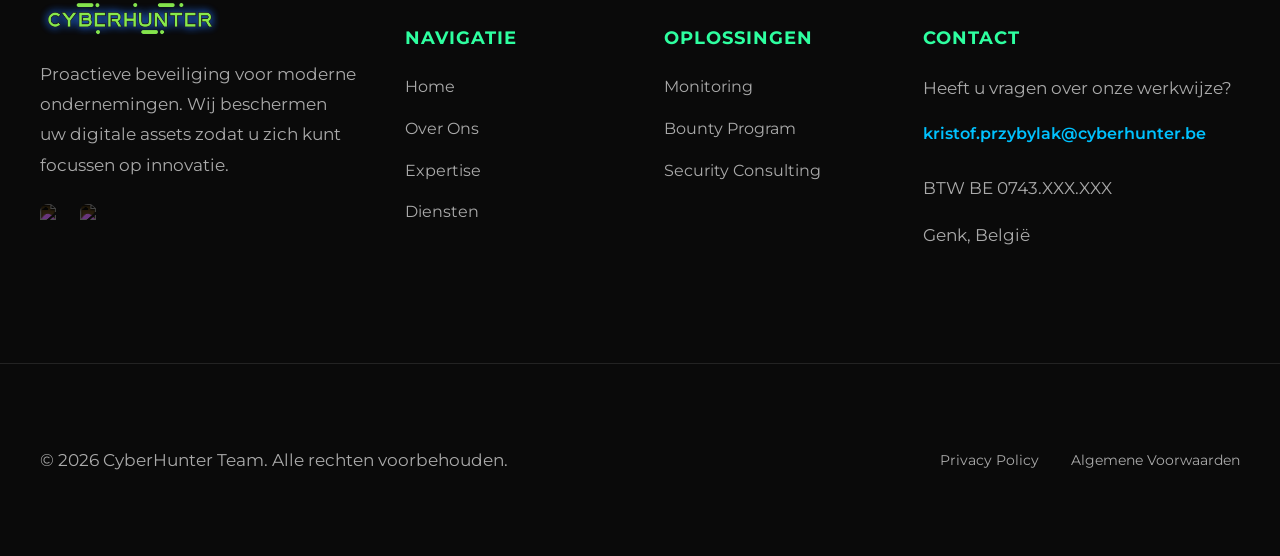
==== commit 6ec9615c: "new look" ====
--- a/index.html
+++ b/index.html
@@ -3,7 +3,7 @@
 <head>
   <meta charset="UTF-8">
   <meta name="viewport" content="width=device-width, initial-scale=1.0">
-  <title>CyberHunter</title>
+  <title>CyberHunter | Offensive Security Team</title>
   <link rel="stylesheet" href="assets/css/index.css">
   <link rel="icon" href="assets/img/CyberHunterHeader.jpg" type="image/x-icon">
   <!-- Google Fonts -->
@@ -21,13 +21,13 @@
   <div class="hero">
     <div class="hero-container">
       <div class="hero-content">
-        <div class="hero-badge">Global Top 500 Bug Bounty Hunter</div>
-        <h1>Uw webapplicatie, <span class="highlight">gehackt</span> door een expert.</h1>
+        <div class="hero-badge">Global Top 500 Bug Bounty Expertise</div>
+        <h1>Uw webapplicatie, <span class="highlight">gehackt</span> door onze experts.</h1>
         <p>
-          Ik ben geen consultant die vakjes afvinkt. Ik ben een specialist die zich amuseert op uw infrastructuur tot elk gat gedicht is. Professionele beveiliging vanuit een offensieve mindset.
+          Wij zijn geen consultants die vakjes afvinken. Wij zijn specialisten die uw infrastructuur tot het uiterste testen tot elk gat gedicht is. Professionele beveiliging vanuit een offensieve mindset.
         </p>
         <div class="hero-btns">
-          <a class="cta-button" href="#offers">Bekijk Subscription Plans</a>
+          <a class="cta-button" href="#offers">Bekijk onze formules</a>
           <a class="cta-button secondary" href="mailto:kristof.przybylak@cyberhunter.be">Direct contact</a>
         </div>
       </div>
@@ -62,7 +62,7 @@
       <div class="about-text">
         <h2>Wie zijn wij?</h2>
         <p>
-          Cyberhunters: jouw persoonlijke cybersecurity-partner. Wij geloven dat elke organisatie, groot of klein, recht heeft op optimale beveiliging. In plaats van dure, eenmalige pentests, bieden wij een proactief en langdurig partnerschap. Onze ervaren experts leren jouw systemen echt kennen en ontdekken kwetsbaarheden die anderen missen. Zo kunnen we jouw bedrijf doeltreffend beschermen tegen cyberaanvallen – van handmatig kwetsbaarheden opsporen, tot ontwikkelingsprocessen verbeteren en bewustwording bij medewerkers verhogen.
+          CyberHunter is uw strategische cybersecurity-partner. Wij geloven dat elke organisatie, groot of klein, recht heeft op optimale beveiliging. In plaats van dure, eenmalige pentests, bieden wij een proactief en langdurig partnerschap. Onze experts leren uw systemen echt kennen en ontdekken kwetsbaarheden die geautomatiseerde tools missen. Zo beschermen we uw bedrijf doeltreffend tegen moderne cyberaanvallen – van handmatige dieptetesten tot het optimaliseren van uw ontwikkelingsprocessen.
         </p>
       </div>
     </div>
@@ -73,26 +73,26 @@
     <div class="container">
       <div class="unique-grid">
         <div class="unique-content">
-          <h2 class="section-title">Niet zomaar een audit, maar een jacht.</h2>
+          <h2 class="section-title">Geen audit, maar een gerichte jacht.</h2>
           <p class="lead-text">
-            De meeste security bedrijven volgen een checklist. Wij breken die checklist af.
-            Met een achtergrond in de <strong>globale Bug Bounty top 100</strong>, benaderen wij uw systemen niet als een taak, maar als een uitdaging.
+            Standaard securitybedrijven volgen een checklist. Wij breken die checklist af.
+            Met onze achtergrond in de <strong>globale Bug Bounty top</strong> benaderen wij uw systemen niet als een administratieve taak, maar als een missie.
           </p>
 
           <div class="unique-features">
             <div class="u-feature">
               <span class="u-icon">🏆</span>
               <div>
-                <h4>Wereldklasse Expertise</h4>
-                <p>Geselecteerd uit miljoenen hackers wereldwijd. Wij zien wat geautomatiseerde scanners en standaard consultants missen.</p>
+                <h4>Expertise op wereldniveau</h4>
+                <p>Wij behoren tot de beste hackers ter wereld. Ons team ziet wat anderen missen door jarenlange ervaring op de meest beveiligde platformen ter wereld.</p>
               </div>
             </div>
 
             <div class="u-feature">
               <span class="u-icon">🔥</span>
               <div>
-                <h4>Gedreven door Passie</h4>
-                <p>Wij amuseren ons op onze targets. Dat betekent dat we niet stoppen bij de eerste bug, maar doorgaan tot we de kern van uw kwetsbaarheid vinden.</p>
+                <h4>Gedreven door resultaat</h4>
+                <p>Wij gaan verder waar anderen stoppen. We rusten niet voordat we de kern van een kwetsbaarheid hebben blootgelegd en u weten te adviseren over de oplossing.</p>
               </div>
             </div>
 
@@ -100,7 +100,7 @@
               <span class="u-icon">🎯</span>
               <div>
                 <h4>Geen 'Checkbox' Mentaliteit</h4>
-                <p>Wij leveren geen dikke rapporten vol irrelevante info. Wij leveren kritieke inzichten die uw bedrijf écht beschermen.</p>
+                <p>Wij leveren geen dikke rapporten vol ruis. Wij leveren kritieke inzichten en concrete actieplannen die uw digitale activa écht beschermen.</p>
               </div>
             </div>
           </div>
@@ -109,7 +109,7 @@
         <div class="unique-stat-box">
           <div class="stat-circle">
             <span class="stat-number">#100</span>
-            <span class="stat-desc">Global Rank</span>
+            <span class="stat-desc">Team Rank</span>
           </div>
           <div class="stat-tag">Bug Bounty Elite</div>
         </div>
@@ -117,25 +117,25 @@
     </div>
   </section>
 
-  <!-- Operators -->
+  <!-- Expertise -->
   <section class="expertise-section" id="expertise">
     <div class="container">
-      <h2 class="section-title">Gecertificeerde Expertise</h2>
+      <h2 class="section-title">Onze Expertise</h2>
       <div class="features-grid">
         <div class="feature-card">
           <img src="assets/img/shield-check.svg" alt="" class="small-icon">
           <h3>Methodologie</h3>
-          <p>Wij werken volgens de <strong>OWASP ASVS</strong> en <strong>NIST</strong> standaarden. Geen oppervlakkige scans, maar diepgaande handmatige analyses.</p>
+          <p>Wij werken volgens de <strong>OWASP ASVS</strong> en <strong>NIST</strong> standaarden. Onze aanpak combineert geavanceerde automatisering met diepgaande handmatige analyse.</p>
         </div>
         <div class="feature-card">
           <img src="assets/img/terminal.svg" alt="" class="small-icon">
           <h3>Tech Stack</h3>
-          <p>Specialisten in moderne omgevingen: React, Node.js, Cloud Infrastructure (AWS/Azure) en complexe API-koppelingen.</p>
+          <p>Wij zijn gespecialiseerd in moderne infrastructuren: van React en Node.js tot complexe Cloud-omgevingen (AWS/Azure) en beveiligde API-architecturen.</p>
         </div>
         <div class="feature-card">
           <img src="assets/img/lock.svg" alt="" class="small-icon">
-          <h3>Ethiek & Integriteit</h3>
-          <p>Als ethische hackers garanderen wij volledige discretie en veilige afhandeling van uw gevoelige data tijdens onze testen.</p>
+          <h3>Ethiek & Discretie</h3>
+          <p>Als gecertificeerde ethische hackers garanderen wij volledige vertrouwelijkheid en een veilige behandeling van uw gevoelige data gedurende het gehele traject.</p>
         </div>
       </div>
     </div>
@@ -145,7 +145,7 @@
   <section class="services-section" id="offers">
     <div class="container">
       <h2 class="section-title">Impact-Based Pricing</h2>
-      <p class="section-subtitle">Betaal voor resultaten, niet voor uren. Gebaseerd op de CVSS v3.1 standaard.</p>
+      <p class="section-subtitle">Betaal voor resultaten, niet voor uren. Onze tarieven zijn gebaseerd op de CVSS v3.1 standaard.</p>
 
       <div class="services-grid">
         <!-- Base Setup Card -->
@@ -153,12 +153,12 @@
           <div class="service-badge">Infrastructuur</div>
           <h3>Continuous Monitoring</h3>
           <div class="price">€450 <span>/ maand</span></div>
-          <p>De basis om uw omgeving 24/7 veilig te houden.</p>
+          <p>De fundering om uw digitale omgeving 24/7 veilig en gemonitord te houden.</p>
           <ul class="service-features">
-            <li><img src="assets/img/check.svg" alt=""> 24/7 Automated Vulnerability Scanning</li>
-            <li><img src="assets/img/check.svg" alt=""> Triage van bevindingen</li>
-            <li><img src="assets/img/check.svg" alt=""> Toegang tot real-time dashboard</li>
-            <li><img src="assets/img/check.svg" alt=""> Asset discovery & mapping</li>
+            <li><img src="assets/img/check.svg" alt=""> 24/7 Geautomatiseerde scans</li>
+            <li><img src="assets/img/check.svg" alt=""> Handmatige triage van meldingen</li>
+            <li><img src="assets/img/check.svg" alt=""> Toegang tot ons klantenportaal</li>
+            <li><img src="assets/img/check.svg" alt=""> Asset discovery & attack surface mapping</li>
           </ul>
           <a href="mailto:kristof.przybylak@cyberhunter.be" class="cta-btn secondary">Start Setup</a>
         </div>
@@ -167,7 +167,7 @@
         <div class="service-card growth popular">
           <div class="service-badge">Impact Reward</div>
           <h3>Bounty Model</h3>
-          <p>U betaalt enkel wanneer we een lek vinden.</p>
+          <p>U investeert enkel in tastbare resultaten: wanneer wij een lek vinden.</p>
 
           <table class="bounty-table">
             <thead>
@@ -201,26 +201,25 @@
             </tbody>
           </table>
 
-          <p class="table-note">* Beloningen gelden enkel voor unieke, in-scope bevindingen.</p>
+          <p class="table-note">* Beloningen gelden enkel voor unieke, geverifieerde bevindingen binnen de afgesproken scope.</p>
           <a href="mailto:kristof.przybylak@cyberhunter.be" class="cta-btn">Start Hunting</a>
         </div>
       </div>
     </div>
   </section>
 
-
-  <!-- Carousel -->
+  <!-- Carousel Partners -->
   <section class="carousel-section">
     <div class="swiper-container">
       <div class="swiper-wrapper">
-        <div class="swiper-slide"><img src="assets/img/tilroy.png" alt="Partner 1"></div>
-        <div class="swiper-slide"><img src="assets/img/image2.png" alt="Partner 2"></div>
-        <div class="swiper-slide"><img src="assets/img/Wara.jpeg" alt="Partner 3"></div>
-        <div class="swiper-slide"><img src="assets/img/image4.jpg" alt="Partner 4"></div>
-        <div class="swiper-slide"><img src="assets/img/marcan.jpeg" alt="Partner 5"></div>
-        <div class="swiper-slide"><img src="assets/img/parentia.png" alt="Partner 6"></div>
-        <div class="swiper-slide"><img src="assets/img/genk.png" alt="Partner 7"></div>
-        <div class="swiper-slide"><img src="assets/img/image1.jpg" alt="Partner 8"></div>
+        <div class="swiper-slide"><img src="assets/img/tilroy.png" alt="Partner"></div>
+        <div class="swiper-slide"><img src="assets/img/image2.png" alt="Partner"></div>
+        <div class="swiper-slide"><img src="assets/img/Wara.jpeg" alt="Partner"></div>
+        <div class="swiper-slide"><img src="assets/img/image4.jpg" alt="Partner"></div>
+        <div class="swiper-slide"><img src="assets/img/marcan.jpeg" alt="Partner"></div>
+        <div class="swiper-slide"><img src="assets/img/parentia.png" alt="Partner"></div>
+        <div class="swiper-slide"><img src="assets/img/genk.png" alt="Partner"></div>
+        <div class="swiper-slide"><img src="assets/img/image1.jpg" alt="Partner"></div>
       </div>
     </div>
   </section>
@@ -228,10 +227,9 @@
 
 <footer class="footer">
   <div class="container footer-grid">
-
     <div class="footer-column branding">
       <img src="assets/img/cyberHunter.png" alt="CyberHunter Logo" class="footer-logo">
-      <p>Proactieve beveiliging voor moderne ondernemingen. Wij beschermen uw digitale assets zodat u zich kunt focussen op groei.</p>
+      <p>Proactieve beveiliging voor moderne ondernemingen. Wij beschermen uw digitale assets zodat u zich kunt focussen op innovatie.</p>
       <div class="social-links">
         <a href="https://www.linkedin.com/in/kristof-przybylak-a76785127/" target="_blank" aria-label="LinkedIn">
           <img src="assets/img/linkedin-icon.svg" alt="LinkedIn">
@@ -249,35 +247,32 @@
         <li><a href="#About">Over Ons</a></li>
         <li><a href="#expertise">Expertise</a></li>
         <li><a href="#offers">Diensten</a></li>
-       <!-- <li><a href="blog.html">Security Blog</a></li>-->
       </ul>
     </div>
 
     <div class="footer-column">
-      <h4>Diensten</h4>
+      <h4>Oplossingen</h4>
       <ul>
-        <li><a href="#offers">Starter Plan</a></li>
-        <li><a href="#offers">Growth Plan</a></li>
-        <li><a href="#offers">Critical Support</a></li>
-        <li><a href="mailto:kristof.przybylak@cyberhunter.be">Custom Pentest</a></li>
+        <li><a href="#offers">Monitoring</a></li>
+        <li><a href="#offers">Bounty Program</a></li>
+        <li><a href="mailto:kristof.przybylak@cyberhunter.be">Security Consulting</a></li>
       </ul>
     </div>
 
     <div class="footer-column">
       <h4>Contact</h4>
-      <p>Vragen? Neem direct contact op.</p>
+      <p>Heeft u vragen over onze werkwijze?</p>
       <a href="mailto:kristof.przybylak@cyberhunter.be" class="footer-email">kristof.przybylak@cyberhunter.be</a>
       <div class="business-info">
         <p>BTW BE 0743.XXX.XXX</p>
         <p>Genk, België</p>
       </div>
     </div>
-
   </div>
 
   <div class="footer-bottom">
     <div class="container bottom-flex">
-      <p>&copy; 2026 CyberHunter. Alle rechten voorbehouden.</p>
+      <p>&copy; 2026 CyberHunter Team. Alle rechten voorbehouden.</p>
       <div class="legal-links">
         <a href="#">Privacy Policy</a>
         <a href="#">Algemene Voorwaarden</a>
@@ -286,4 +281,4 @@
   </div>
 </footer>
 </body>
-</html>
+</html>
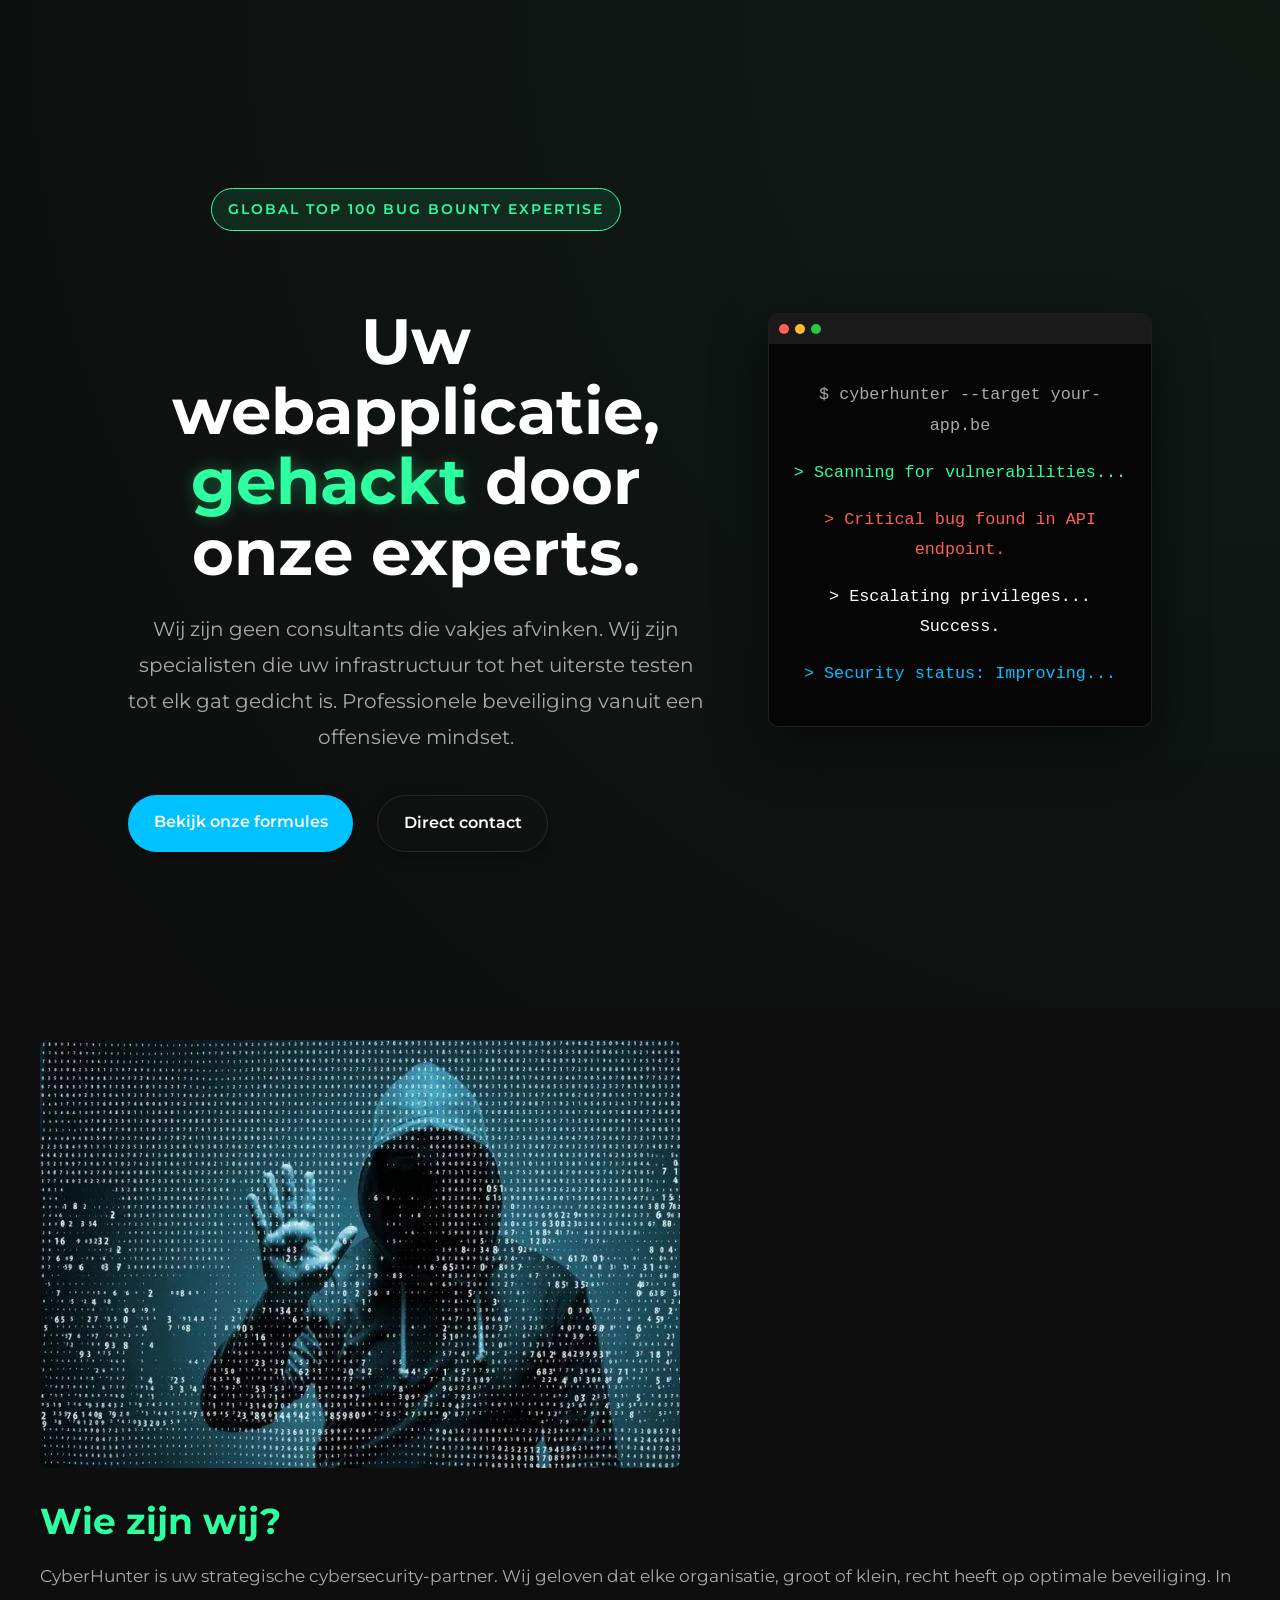
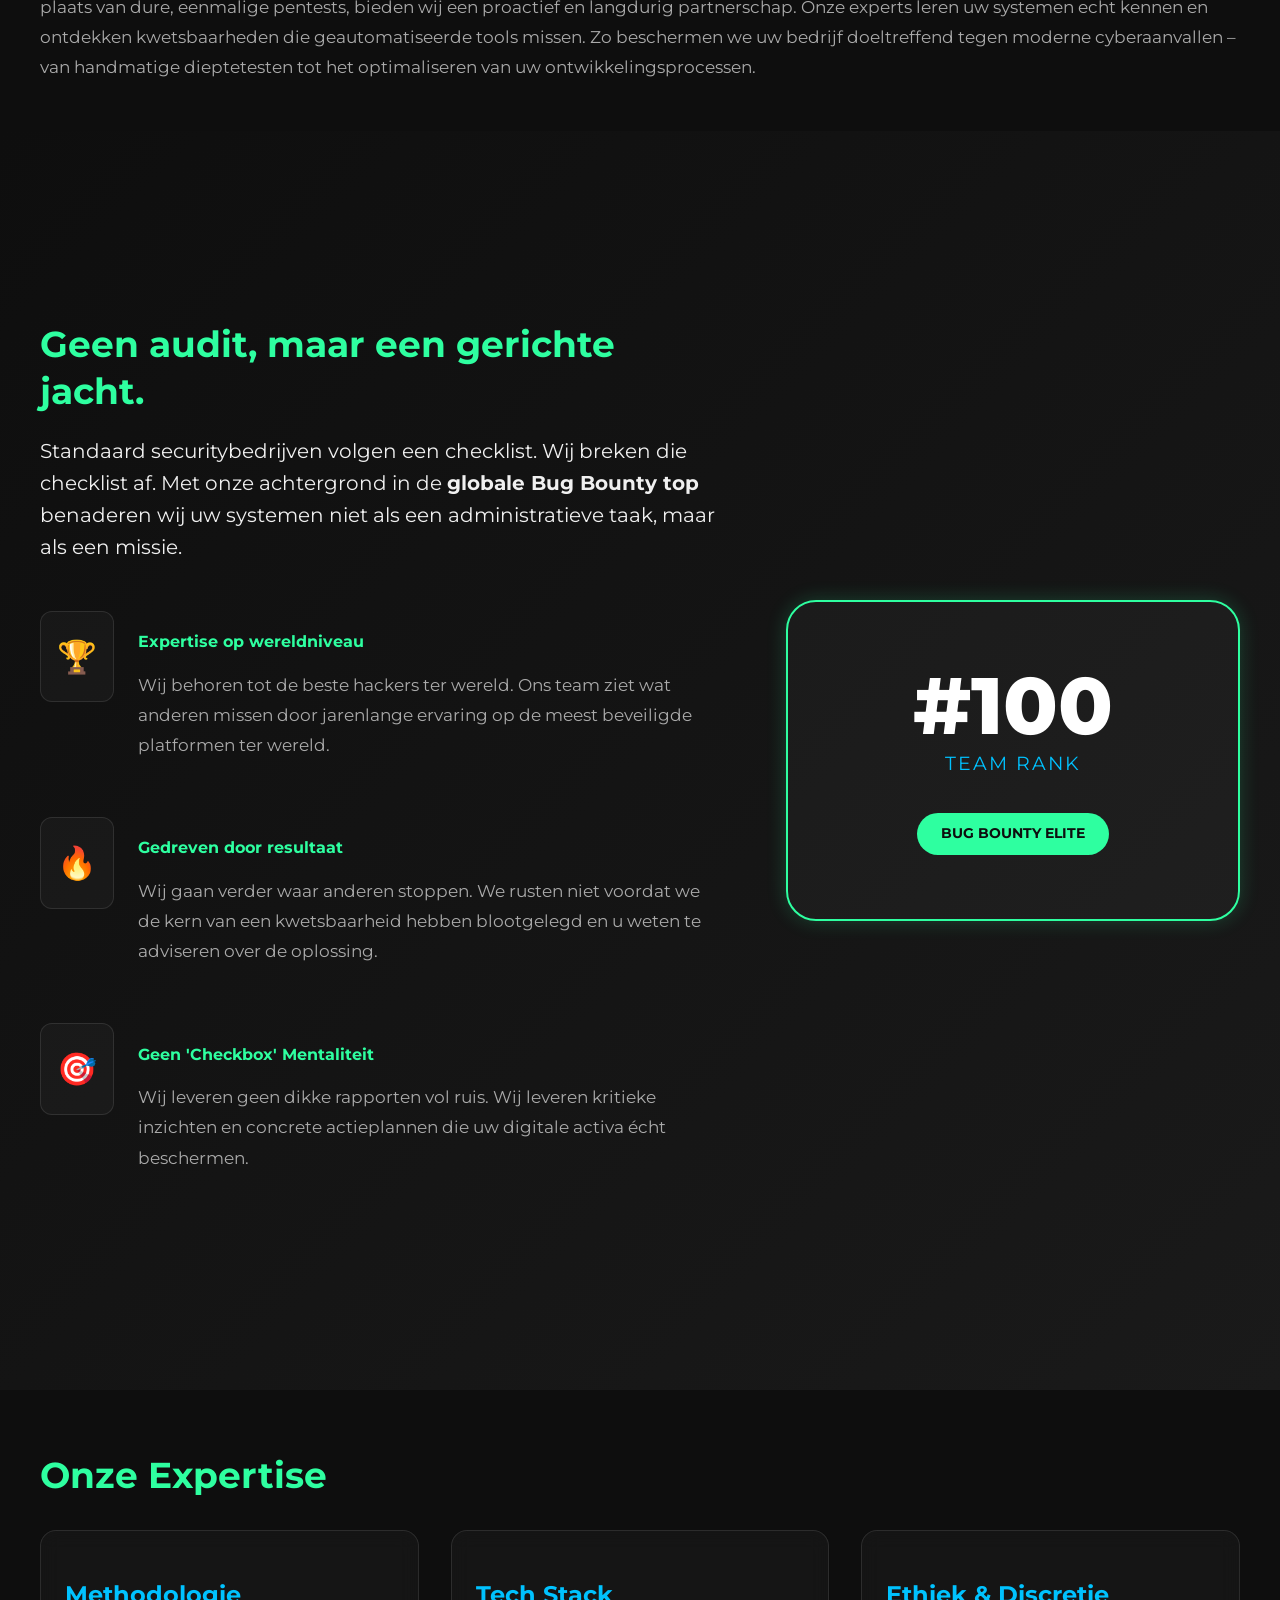
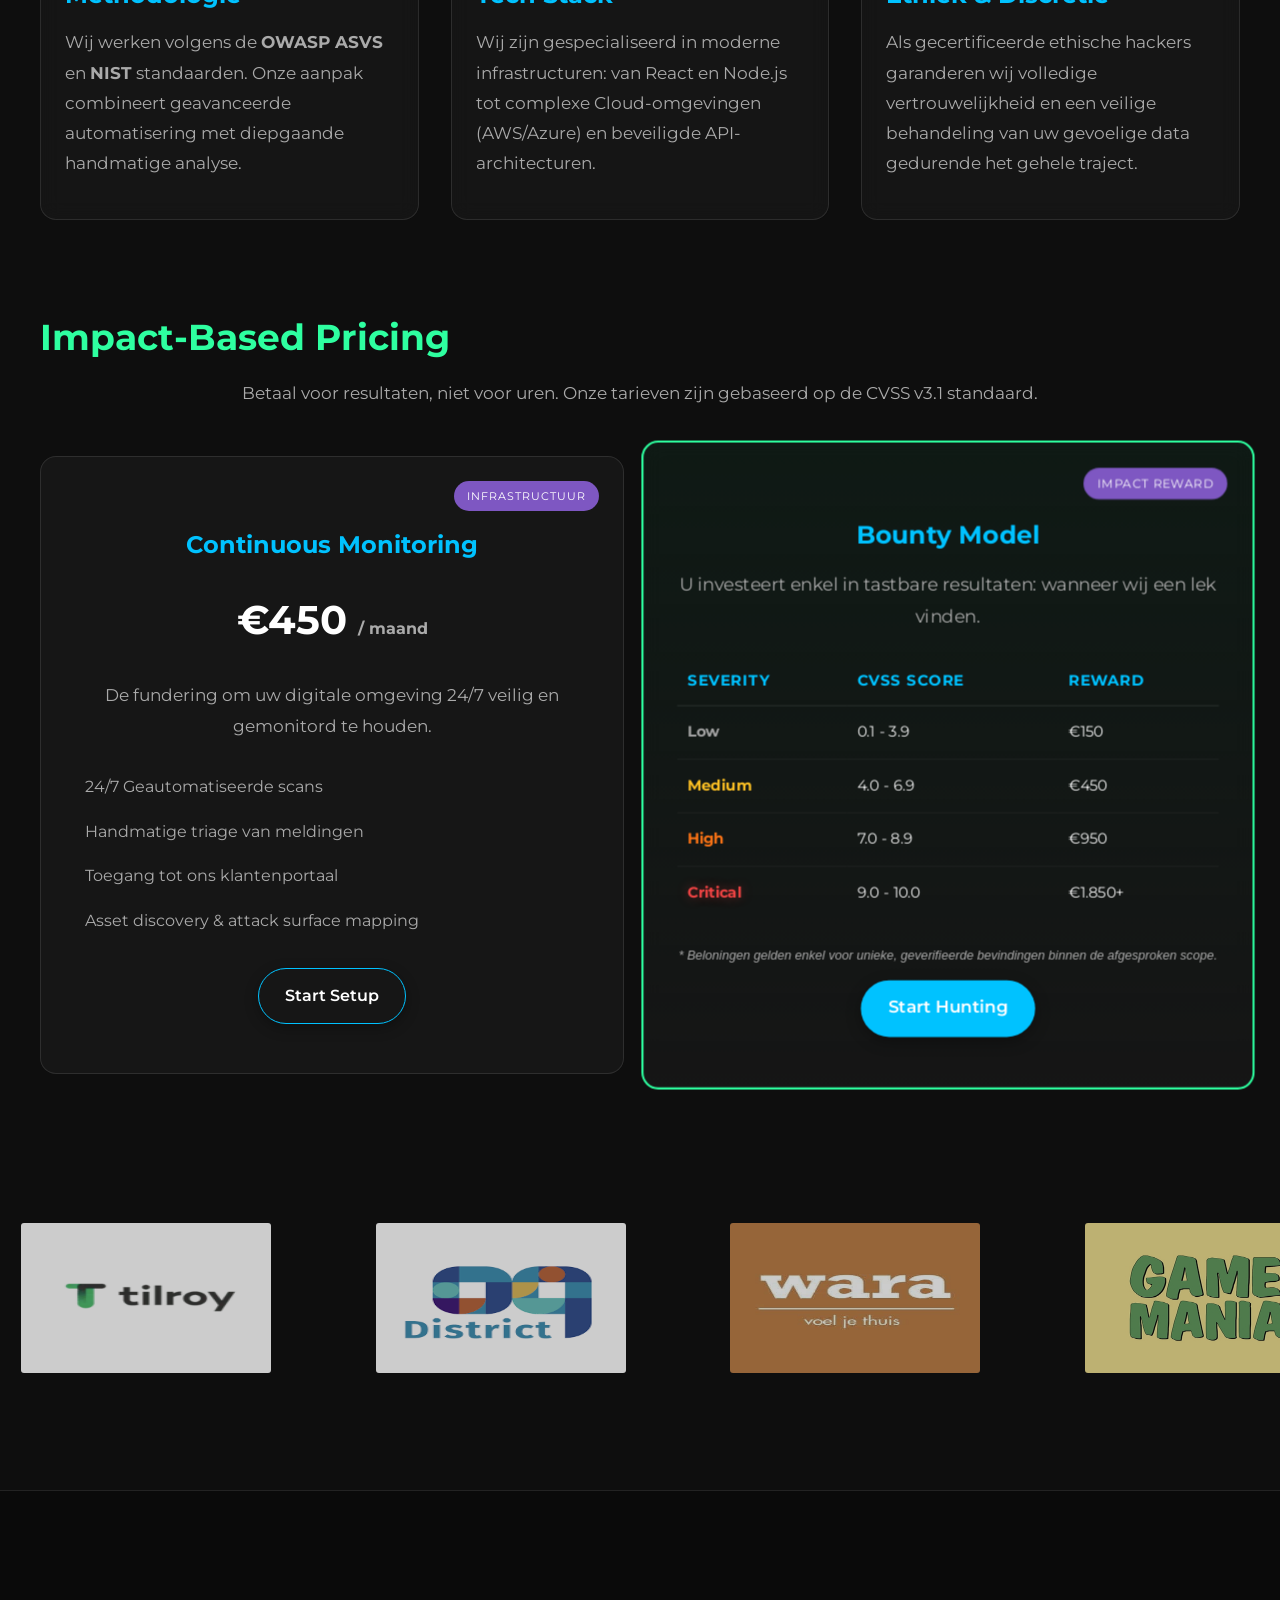
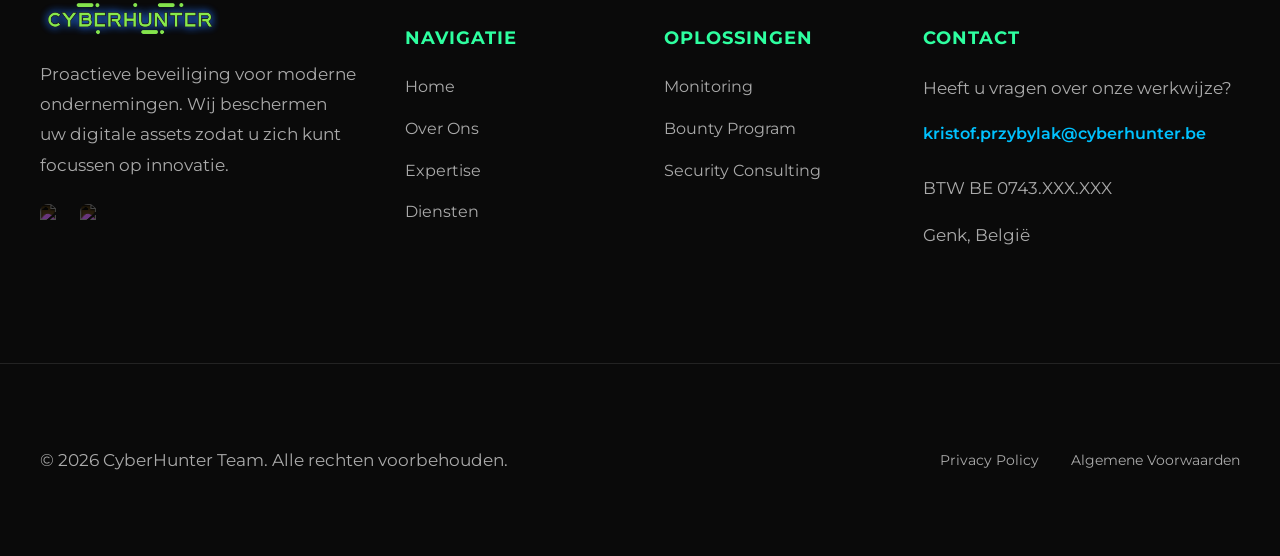
==== commit abf00c6a: "new look" ====
--- a/index.html
+++ b/index.html
@@ -21,7 +21,7 @@
   <div class="hero">
     <div class="hero-container">
       <div class="hero-content">
-        <div class="hero-badge">Global Top 500 Bug Bounty Expertise</div>
+        <div class="hero-badge">Global Top 100 Bug Bounty Expertise</div>
         <h1>Uw webapplicatie, <span class="highlight">gehackt</span> door onze experts.</h1>
         <p>
           Wij zijn geen consultants die vakjes afvinken. Wij zijn specialisten die uw infrastructuur tot het uiterste testen tot elk gat gedicht is. Professionele beveiliging vanuit een offensieve mindset.
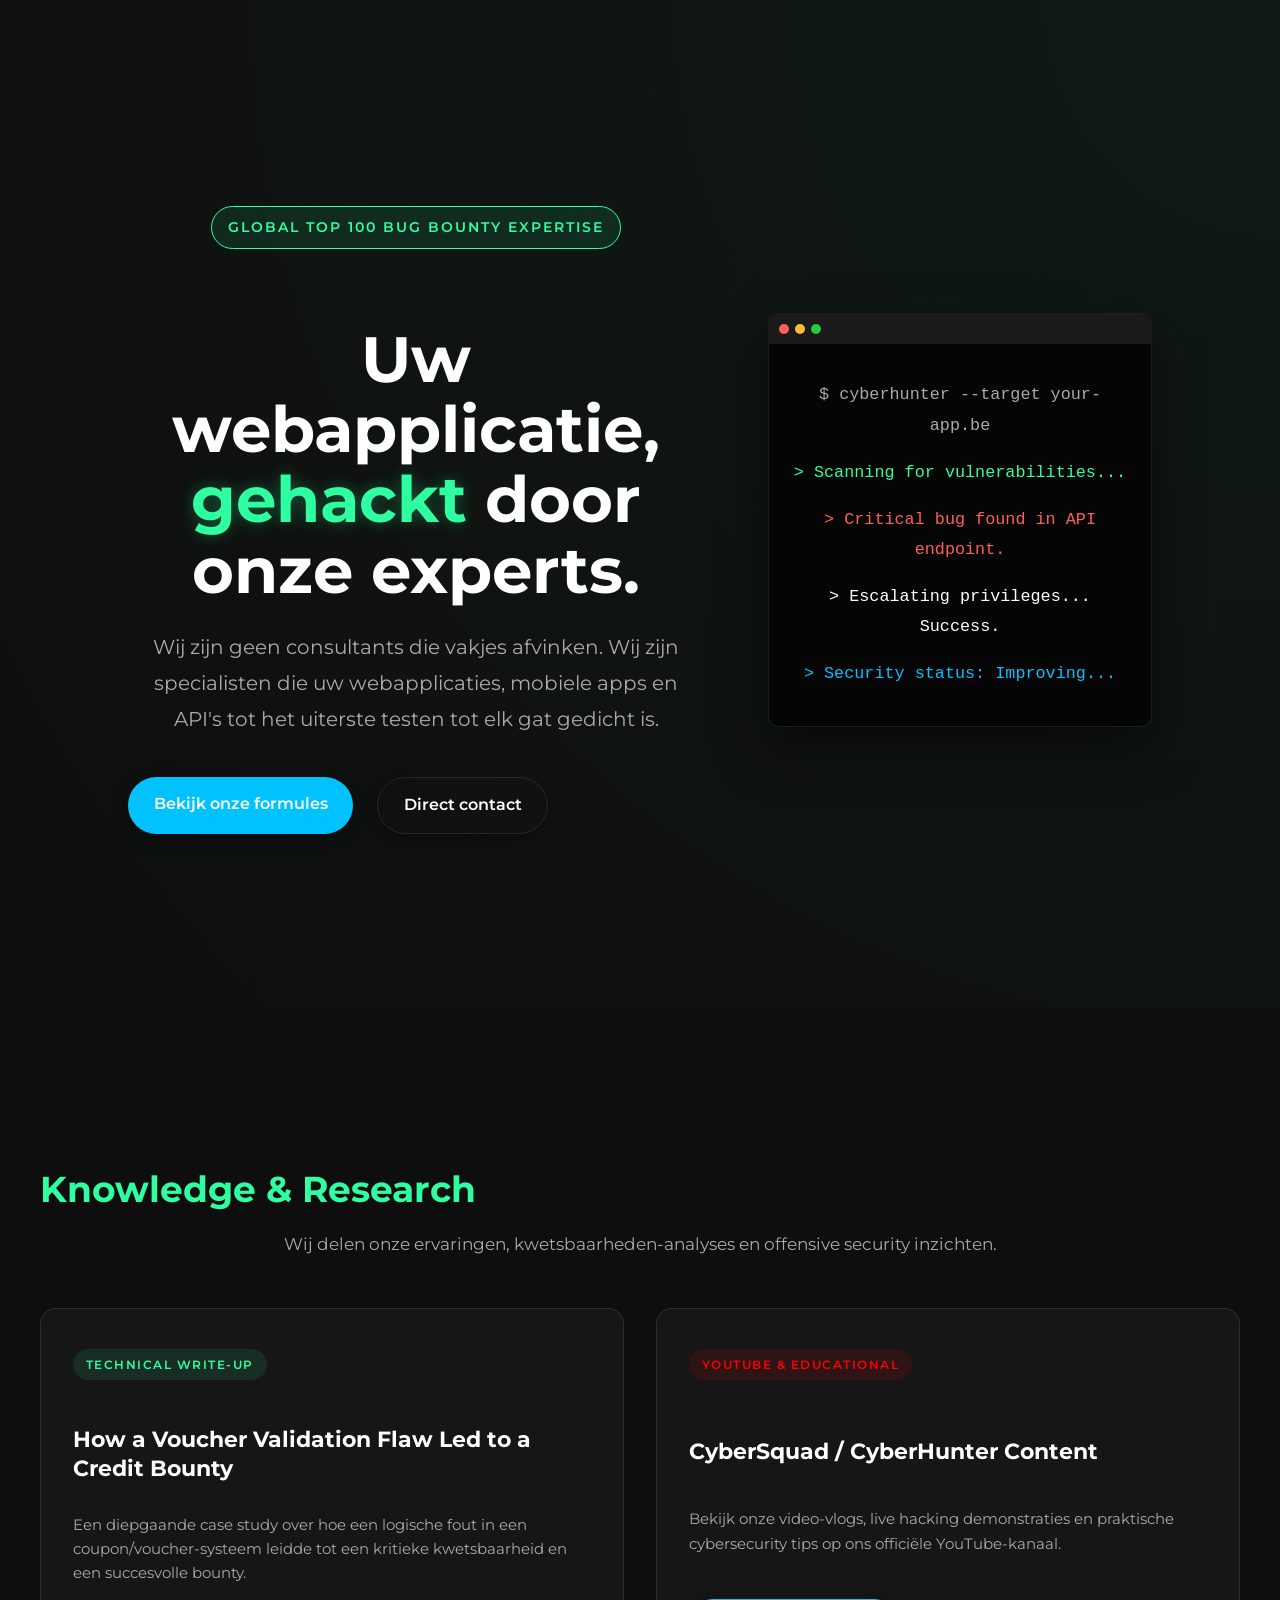
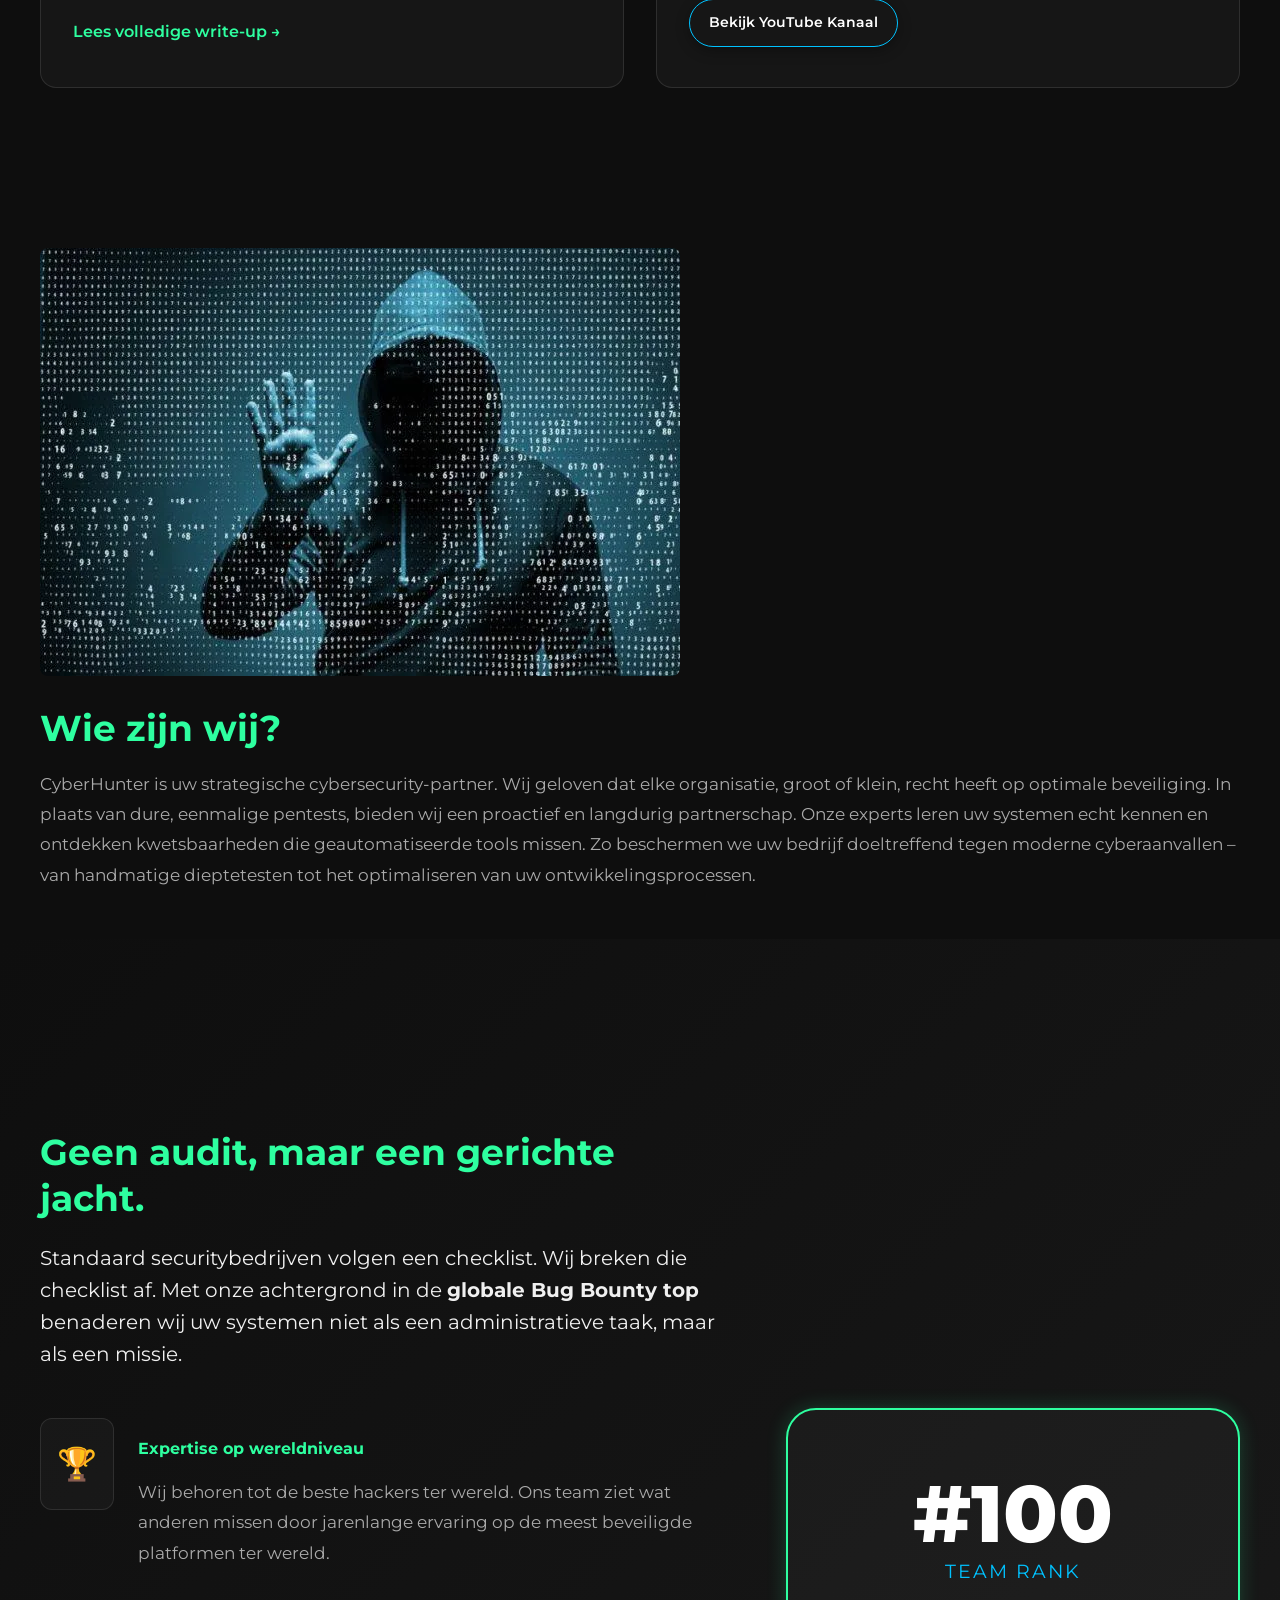
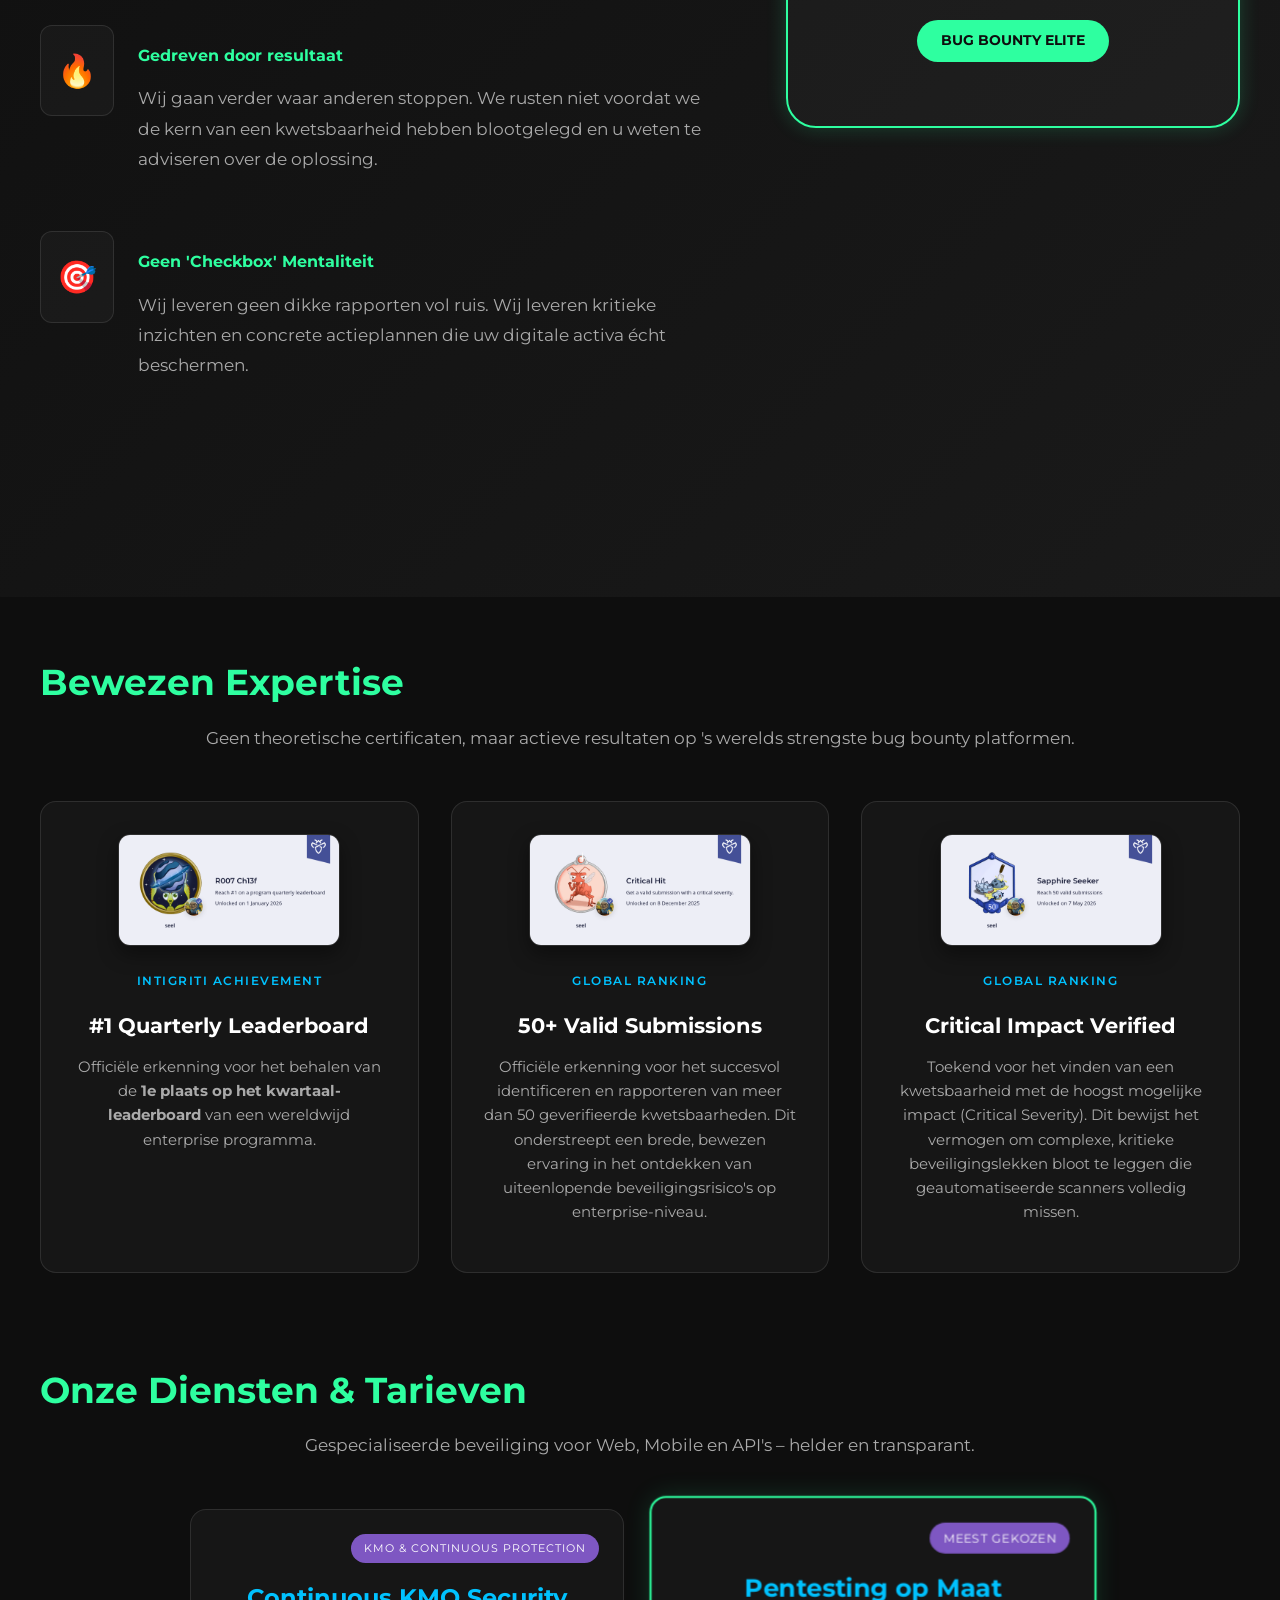
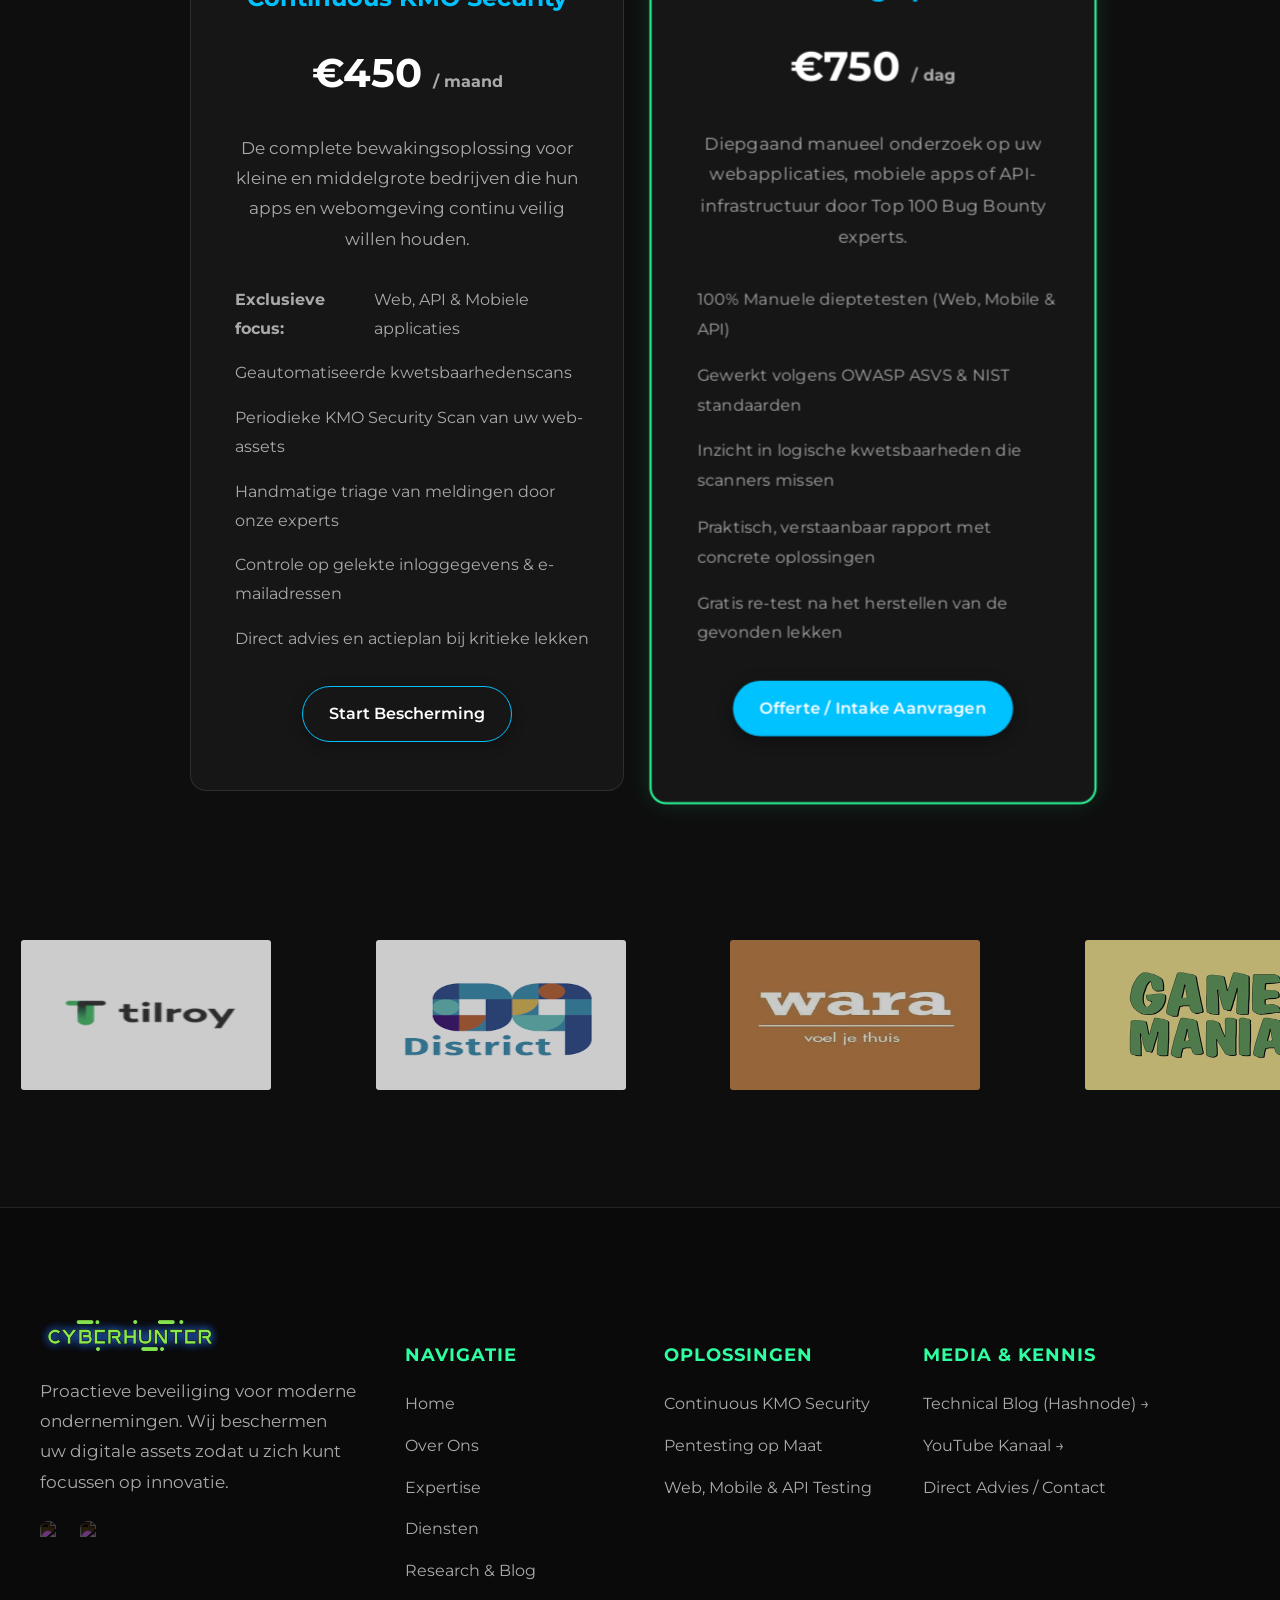
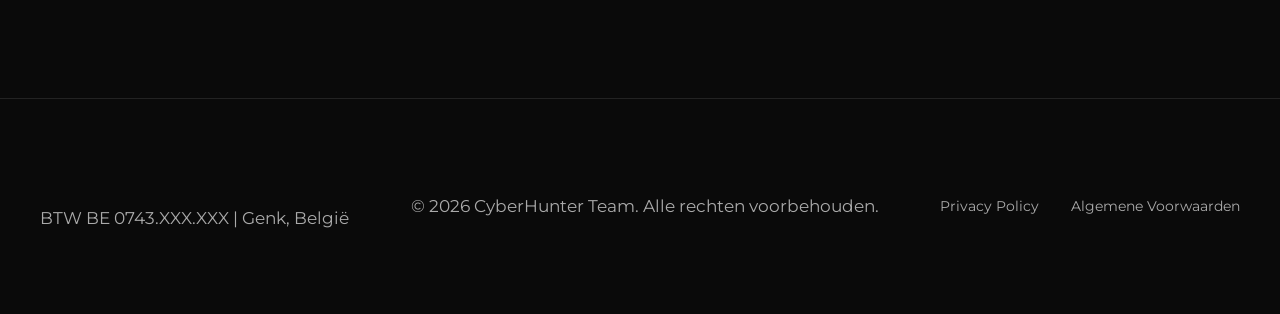
==== commit 02c21dfe: "Lets Goo" ====
--- a/index.html
+++ b/index.html
@@ -24,7 +24,7 @@
         <div class="hero-badge">Global Top 100 Bug Bounty Expertise</div>
         <h1>Uw webapplicatie, <span class="highlight">gehackt</span> door onze experts.</h1>
         <p>
-          Wij zijn geen consultants die vakjes afvinken. Wij zijn specialisten die uw infrastructuur tot het uiterste testen tot elk gat gedicht is. Professionele beveiliging vanuit een offensieve mindset.
+          Wij zijn geen consultants die vakjes afvinken. Wij zijn specialisten die uw webapplicaties, mobiele apps en API's tot het uiterste testen tot elk gat gedicht is.
         </p>
         <div class="hero-btns">
           <a class="cta-button" href="#offers">Bekijk onze formules</a>
@@ -51,6 +51,42 @@
     </div>
   </div>
 </header>
+
+<!-- Insights & Content -->
+<section class="content-section" id="insights">
+  <div class="container">
+    <h2 class="section-title">Knowledge & Research</h2>
+    <p class="section-subtitle">Wij delen onze ervaringen, kwetsbaarheden-analyses en offensive security inzichten.</p>
+
+    <div class="content-grid">
+
+      <!-- Featured Blog Card -->
+      <article class="content-card blog-card">
+        <div class="content-type-badge">Technical Write-up</div>
+        <h3>How a Voucher Validation Flaw Led to a Credit Bounty</h3>
+        <p>
+          Een diepgaande case study over hoe een logische fout in een coupon/voucher-systeem leidde tot een kritieke kwetsbaarheid en een succesvolle bounty.
+        </p>
+        <a href="https://cyber-hunter.hashnode.dev/how-voucher-validation-flaw-credit-bounty" target="_blank" class="read-more-link">
+          Lees volledige write-up &rarr;
+        </a>
+      </article>
+
+      <!-- YouTube Channel Card -->
+      <article class="content-card youtube-card">
+        <div class="content-type-badge yt">YouTube & Educational</div>
+        <h3>CyberSquad / CyberHunter Content</h3>
+        <p>
+          Bekijk onze video-vlogs, live hacking demonstraties en praktische cybersecurity tips op ons officiële YouTube-kanaal.
+        </p>
+        <a href="https://www.youtube.com/@CyberSquad-JoinTheSquad" target="_blank" class="cta-btn secondary yt-btn">
+          Bekijk YouTube Kanaal
+        </a>
+      </article>
+
+    </div>
+  </div>
+</section>
 
 <main>
   <!-- Over ons -->
@@ -117,26 +153,56 @@
     </div>
   </section>
 
-  <!-- Expertise -->
+  <!-- Expertise & Achievements -->
   <section class="expertise-section" id="expertise">
     <div class="container">
-      <h2 class="section-title">Onze Expertise</h2>
-      <div class="features-grid">
-        <div class="feature-card">
-          <img src="assets/img/shield-check.svg" alt="" class="small-icon">
-          <h3>Methodologie</h3>
-          <p>Wij werken volgens de <strong>OWASP ASVS</strong> en <strong>NIST</strong> standaarden. Onze aanpak combineert geavanceerde automatisering met diepgaande handmatige analyse.</p>
-        </div>
-        <div class="feature-card">
-          <img src="assets/img/terminal.svg" alt="" class="small-icon">
-          <h3>Tech Stack</h3>
-          <p>Wij zijn gespecialiseerd in moderne infrastructuren: van React en Node.js tot complexe Cloud-omgevingen (AWS/Azure) en beveiligde API-architecturen.</p>
-        </div>
-        <div class="feature-card">
-          <img src="assets/img/lock.svg" alt="" class="small-icon">
-          <h3>Ethiek & Discretie</h3>
-          <p>Als gecertificeerde ethische hackers garanderen wij volledige vertrouwelijkheid en een veilige behandeling van uw gevoelige data gedurende het gehele traject.</p>
-        </div>
+      <h2 class="section-title">Bewezen Expertise</h2>
+      <p class="section-subtitle">Geen theoretische certificaten, maar actieve resultaten op 's werelds strengste bug bounty platformen.</p>
+
+      <div class="expertise-grid">
+
+        <!-- Badge Card 1: Intigriti #1 Leaderboard -->
+        <div class="expertise-card achievement-card">
+          <div class="badge-image-wrapper">
+            <img src="assets/img/program_top_one.png" alt="Intigriti #1 Program Leaderboard Badge" class="badge-img">
+          </div>
+          <div class="badge-content">
+            <span class="platform-tag">Intigriti Achievement</span>
+            <h3>#1 Quarterly Leaderboard</h3>
+            <p>
+              Officiële erkenning voor het behalen van de <strong>1e plaats op het kwartaal-leaderboard</strong> van een wereldwijd enterprise programma.
+            </p>
+          </div>
+        </div>
+
+        <!-- Badge Card 2: Globale Top Ranking / Badge Image -->
+        <div class="expertise-card achievement-card">
+          <div class="badge-image-wrapper">
+            <img src="assets/img/critical_severity.png" alt="Global Top 100 Hacker Badge" class="badge-img">
+          </div>
+          <div class="badge-content">
+            <span class="platform-tag">Global Ranking</span>
+            <h3>50+ Valid Submissions</h3>
+            <p>
+              Officiële erkenning voor het succesvol identificeren en rapporteren van meer dan 50 geverifieerde kwetsbaarheden. Dit onderstreept een brede, bewezen ervaring in het ontdekken van uiteenlopende beveiligingsrisico's op enterprise-niveau.
+            </p>
+          </div>
+        </div>
+
+        <!-- Card 3: Methode & Standpunten -->
+        <div class="expertise-card achievement-card">
+          <div class="badge-image-wrapper">
+            <img src="assets/img/fifty_valid_submission%20(1).png" alt="Global Top 100 Hacker Badge" class="badge-img">
+          </div>
+          <div class="badge-content">
+            <span class="platform-tag">Global Ranking</span>
+            <h3>Critical Impact Verified</h3>
+            <p>
+              Toekend voor het vinden van een kwetsbaarheid met de hoogst mogelijke impact (Critical Severity). Dit bewijst het vermogen om complexe, kritieke beveiligingslekken bloot te leggen die geautomatiseerde scanners volledig missen.
+            </p>
+          </div>
+        </div>
+
       </div>
     </div>
   </section>
@@ -144,66 +210,44 @@
   <!-- Diensten -->
   <section class="services-section" id="offers">
     <div class="container">
-      <h2 class="section-title">Impact-Based Pricing</h2>
-      <p class="section-subtitle">Betaal voor resultaten, niet voor uren. Onze tarieven zijn gebaseerd op de CVSS v3.1 standaard.</p>
-
-      <div class="services-grid">
-        <!-- Base Setup Card -->
+      <h2 class="section-title">Onze Diensten & Tarieven</h2>
+      <p class="section-subtitle">Gespecialiseerde beveiliging voor Web, Mobile en API's – helder en transparant.</p>
+
+      <div class="services-grid two-columns">
+
+        <!-- SERVICE 1: KMO Security & Monitoring -->
         <div class="service-card starter">
-          <div class="service-badge">Infrastructuur</div>
-          <h3>Continuous Monitoring</h3>
+          <div class="service-badge">KMO & Continuous Protection</div>
+          <h3>Continuous KMO Security</h3>
           <div class="price">€450 <span>/ maand</span></div>
-          <p>De fundering om uw digitale omgeving 24/7 veilig en gemonitord te houden.</p>
+          <p>De complete bewakingsoplossing voor kleine en middelgrote bedrijven die hun apps en webomgeving continu veilig willen houden.</p>
           <ul class="service-features">
-            <li><img src="assets/img/check.svg" alt=""> 24/7 Geautomatiseerde scans</li>
-            <li><img src="assets/img/check.svg" alt=""> Handmatige triage van meldingen</li>
-            <li><img src="assets/img/check.svg" alt=""> Toegang tot ons klantenportaal</li>
-            <li><img src="assets/img/check.svg" alt=""> Asset discovery & attack surface mapping</li>
+            <li><img src="assets/img/check.svg" alt=""> <strong>Exclusieve focus:</strong> Web, API & Mobiele applicaties</li>
+            <li><img src="assets/img/check.svg" alt=""> Geautomatiseerde kwetsbaarhedenscans</li>
+            <li><img src="assets/img/check.svg" alt=""> Periodieke KMO Security Scan van uw web-assets</li>
+            <li><img src="assets/img/check.svg" alt=""> Handmatige triage van meldingen door onze experts</li>
+            <li><img src="assets/img/check.svg" alt=""> Controle op gelekte inloggegevens & e-mailadressen</li>
+            <li><img src="assets/img/check.svg" alt=""> Direct advies en actieplan bij kritieke lekken</li>
           </ul>
-          <a href="mailto:kristof.przybylak@cyberhunter.be" class="cta-btn secondary">Start Setup</a>
-        </div>
-
-        <!-- Bounty Table Card -->
-        <div class="service-card growth popular">
-          <div class="service-badge">Impact Reward</div>
-          <h3>Bounty Model</h3>
-          <p>U investeert enkel in tastbare resultaten: wanneer wij een lek vinden.</p>
-
-          <table class="bounty-table">
-            <thead>
-            <tr>
-              <th>Severity</th>
-              <th>CVSS Score</th>
-              <th>Reward</th>
-            </tr>
-            </thead>
-            <tbody>
-            <tr class="low">
-              <td>Low</td>
-              <td>0.1 - 3.9</td>
-              <td>€150</td>
-            </tr>
-            <tr class="medium">
-              <td>Medium</td>
-              <td>4.0 - 6.9</td>
-              <td>€450</td>
-            </tr>
-            <tr class="high">
-              <td>High</td>
-              <td>7.0 - 8.9</td>
-              <td>€950</td>
-            </tr>
-            <tr class="critical">
-              <td>Critical</td>
-              <td>9.0 - 10.0</td>
-              <td>€1.850+</td>
-            </tr>
-            </tbody>
-          </table>
-
-          <p class="table-note">* Beloningen gelden enkel voor unieke, geverifieerde bevindingen binnen de afgesproken scope.</p>
-          <a href="mailto:kristof.przybylak@cyberhunter.be" class="cta-btn">Start Hunting</a>
-        </div>
+          <a href="mailto:kristof.przybylak@cyberhunter.be?subject=Aanvraag%20Continuous%20KMO%20Security" class="cta-btn secondary">Start Bescherming</a>
+        </div>
+
+        <!-- SERVICE 2: Pentesting op Maat (€750/dag) -->
+        <div class="service-card popular">
+          <div class="service-badge">Meest Gekozen</div>
+          <h3>Pentesting op Maat</h3>
+          <div class="price">€750 <span>/ dag</span></div>
+          <p>Diepgaand manueel onderzoek op uw webapplicaties, mobiele apps of API-infrastructuur door Top 100 Bug Bounty experts.</p>
+          <ul class="service-features">
+            <li><img src="assets/img/check.svg" alt=""> 100% Manuele dieptetesten (Web, Mobile & API)</li>
+            <li><img src="assets/img/check.svg" alt=""> Gewerkt volgens OWASP ASVS & NIST standaarden</li>
+            <li><img src="assets/img/check.svg" alt=""> Inzicht in logische kwetsbaarheden die scanners missen</li>
+            <li><img src="assets/img/check.svg" alt=""> Praktisch, verstaanbaar rapport met concrete oplossingen</li>
+            <li><img src="assets/img/check.svg" alt=""> Gratis re-test na het herstellen van de gevonden lekken</li>
+          </ul>
+          <a href="mailto:kristof.przybylak@cyberhunter.be?subject=Aanvraag%20Pentest%20op%20Maat" class="cta-btn">Offerte / Intake Aanvragen</a>
+        </div>
+
       </div>
     </div>
   </section>
@@ -227,19 +271,21 @@
 
 <footer class="footer">
   <div class="container footer-grid">
+    <!-- Branding & Socials -->
     <div class="footer-column branding">
       <img src="assets/img/cyberHunter.png" alt="CyberHunter Logo" class="footer-logo">
       <p>Proactieve beveiliging voor moderne ondernemingen. Wij beschermen uw digitale assets zodat u zich kunt focussen op innovatie.</p>
       <div class="social-links">
-        <a href="https://www.linkedin.com/in/kristof-przybylak-a76785127/" target="_blank" aria-label="LinkedIn">
+        <a href="https://www.linkedin.com/in/kristof-przybylak-a76785127/" target="_blank" aria-label="LinkedIn" title="LinkedIn">
           <img src="assets/img/linkedin-icon.svg" alt="LinkedIn">
         </a>
-        <a href="https://www.youtube.com/@CyberSquad-JoinTheSquad" target="_blank" aria-label="YouTube">
+        <a href="https://www.youtube.com/@CyberSquad-JoinTheSquad" target="_blank" aria-label="YouTube" title="YouTube Kanaal">
           <img src="assets/img/youtube-icon.svg" alt="YouTube">
         </a>
       </div>
     </div>
 
+    <!-- Navigatie -->
     <div class="footer-column">
       <h4>Navigatie</h4>
       <ul>
@@ -247,31 +293,37 @@
         <li><a href="#About">Over Ons</a></li>
         <li><a href="#expertise">Expertise</a></li>
         <li><a href="#offers">Diensten</a></li>
+        <li><a href="#insights">Research & Blog</a></li>
       </ul>
     </div>
 
+    <!-- Oplossingen -->
     <div class="footer-column">
       <h4>Oplossingen</h4>
       <ul>
-        <li><a href="#offers">Monitoring</a></li>
-        <li><a href="#offers">Bounty Program</a></li>
-        <li><a href="mailto:kristof.przybylak@cyberhunter.be">Security Consulting</a></li>
+        <li><a href="#offers">Continuous KMO Security</a></li>
+        <li><a href="#offers">Pentesting op Maat</a></li>
+        <li><a href="#offers">Web, Mobile & API Testing</a></li>
       </ul>
     </div>
 
+    <!-- Media & Kennis (Inclusief Blog en Youtube Links) -->
     <div class="footer-column">
-      <h4>Contact</h4>
-      <p>Heeft u vragen over onze werkwijze?</p>
-      <a href="mailto:kristof.przybylak@cyberhunter.be" class="footer-email">kristof.przybylak@cyberhunter.be</a>
-      <div class="business-info">
-        <p>BTW BE 0743.XXX.XXX</p>
-        <p>Genk, België</p>
-      </div>
+      <h4>Media & Kennis</h4>
+      <ul>
+        <li><a href="https://cyber-hunter.hashnode.dev" target="_blank">Technical Blog (Hashnode) &rarr;</a></li>
+        <li><a href="https://www.youtube.com/@CyberSquad-JoinTheSquad" target="_blank">YouTube Kanaal &rarr;</a></li>
+        <li><a href="mailto:kristof.przybylak@cyberhunter.be">Direct Advies / Contact</a></li>
+      </ul>
     </div>
   </div>
 
+  <!-- Onderste Bovenbalk -->
   <div class="footer-bottom">
     <div class="container bottom-flex">
+      <div class="business-info">
+        <p>BTW BE 0743.XXX.XXX | Genk, België</p>
+      </div>
       <p>&copy; 2026 CyberHunter Team. Alle rechten voorbehouden.</p>
       <div class="legal-links">
         <a href="#">Privacy Policy</a>
--- a/assets/css/index.css
+++ b/assets/css/index.css
@@ -417,6 +417,98 @@
   }
 }
 
+/* Expertise / Achievements Section */
+.expertise-grid {
+  display: grid;
+  grid-template-columns: repeat(auto-fit, minmax(300px, 1fr));
+  gap: 2rem;
+  margin-top: 3rem;
+}
+
+.expertise-card.achievement-card {
+  background: var(--secondary-bg);
+  border: 1px solid var(--glass-border);
+  border-radius: 16px;
+  padding: 2rem;
+  display: flex;
+  flex-direction: column;
+  align-items: center;
+  text-align: center;
+  transition: transform 0.3s ease, border-color 0.3s ease;
+}
+
+.expertise-card.achievement-card:hover {
+  transform: translateY(-5px);
+  border-color: var(--accent-neon);
+  box-shadow: 0 10px 30px rgba(46, 255, 160, 0.1);
+}
+
+/* Badge afbeelding styling */
+.badge-image-wrapper {
+  width: 100%;
+  max-width: 220px;
+  margin-bottom: 1.5rem;
+  border-radius: 12px;
+  overflow: hidden;
+  border: 1px solid rgba(255, 255, 255, 0.1);
+  box-shadow: 0 8px 20px rgba(0, 0, 0, 0.4);
+}
+
+.badge-img {
+  width: 100%;
+  height: auto;
+  display: block;
+  object-fit: contain;
+}
+
+/* Fallback/Textuele badge icon box */
+.badge-icon-box {
+  width: 100px;
+  height: 100px;
+  border-radius: 50%;
+  background: rgba(46, 255, 160, 0.05);
+  border: 2px solid var(--accent-neon);
+  display: flex;
+  align-items: center;
+  justify-content: center;
+  margin-bottom: 1.5rem;
+}
+
+.achievement-number {
+  font-size: 2rem;
+  font-weight: 800;
+  color: var(--accent-neon);
+}
+
+.svg-badge-icon {
+  width: 45px;
+  height: 45px;
+  filter: brightness(0) invert(1);
+}
+
+/* Content styling */
+.platform-tag {
+  font-size: 0.75rem;
+  text-transform: uppercase;
+  letter-spacing: 1.5px;
+  color: var(--accent-blue);
+  font-weight: 600;
+  margin-bottom: 0.5rem;
+  display: block;
+}
+
+.badge-content h3 {
+  font-size: 1.3rem;
+  margin-bottom: 0.75rem;
+  color: white;
+}
+
+.badge-content p {
+  font-size: 0.95rem;
+  color: var(--text-muted);
+  line-height: 1.6;
+}
+
 
 /* Voeg dit toe onderaan je CSS voor consistente carrousel-beeldformaten */
 
@@ -485,8 +577,13 @@
 
 .service-card.popular {
   border: 2px solid var(--accent-neon);
-  transform: scale(1.05);
-  background: linear-gradient(180deg, rgba(46, 255, 160, 0.05) 0%, rgba(22, 22, 22, 1) 100%);
+  box-shadow: 0 0 25px rgba(46, 255, 160, 0.15);
+  transform: scale(1.03);
+}
+.services-grid.two-columns {
+  max-width: 900px;
+  margin: 2rem auto 0 auto;
+  grid-template-columns: repeat(auto-fit, minmax(340px, 1fr));
 }
 
 .service-badge {
@@ -796,4 +893,82 @@
     min-width: unset;
     padding: 2rem 1rem;
   }
+}
+
+
+/* Knowledge & Research Section */
+.content-section {
+  padding: 6rem 0;
+  background: var(--primary-bg);
+}
+
+.content-grid {
+  display: grid;
+  grid-template-columns: repeat(auto-fit, minmax(320px, 1fr));
+  gap: 2rem;
+  margin-top: 3rem;
+}
+
+.content-card {
+  background: var(--secondary-bg);
+  border: 1px solid var(--glass-border);
+  border-radius: 16px;
+  padding: 2.5rem 2rem;
+  display: flex;
+  flex-direction: column;
+  justify-content: space-between;
+  transition: transform 0.3s ease, border-color 0.3s ease;
+}
+
+.content-card:hover {
+  transform: translateY(-5px);
+  border-color: var(--accent-neon);
+}
+
+.content-type-badge {
+  display: inline-block;
+  align-self: flex-start;
+  font-size: 0.75rem;
+  text-transform: uppercase;
+  letter-spacing: 1.5px;
+  color: var(--accent-neon);
+  background: rgba(46, 255, 160, 0.1);
+  padding: 0.3rem 0.8rem;
+  border-radius: 20px;
+  margin-bottom: 1.5rem;
+  font-weight: 600;
+}
+
+.content-type-badge.yt {
+  color: #ff0000;
+  background: rgba(255, 0, 0, 0.1);
+}
+
+.content-card h3 {
+  font-size: 1.35rem;
+  color: white;
+  margin-bottom: 1rem;
+}
+
+.content-card p {
+  font-size: 0.95rem;
+  color: var(--text-muted);
+  line-height: 1.6;
+  margin-bottom: 2rem;
+}
+
+.read-more-link {
+  color: var(--accent-neon);
+  font-weight: 600;
+  transition: color 0.3s;
+}
+
+.read-more-link:hover {
+  color: var(--accent-blue);
+}
+
+.yt-btn {
+  align-self: flex-start;
+  font-size: 0.9rem;
+  padding: 0.6rem 1.2rem;
 }
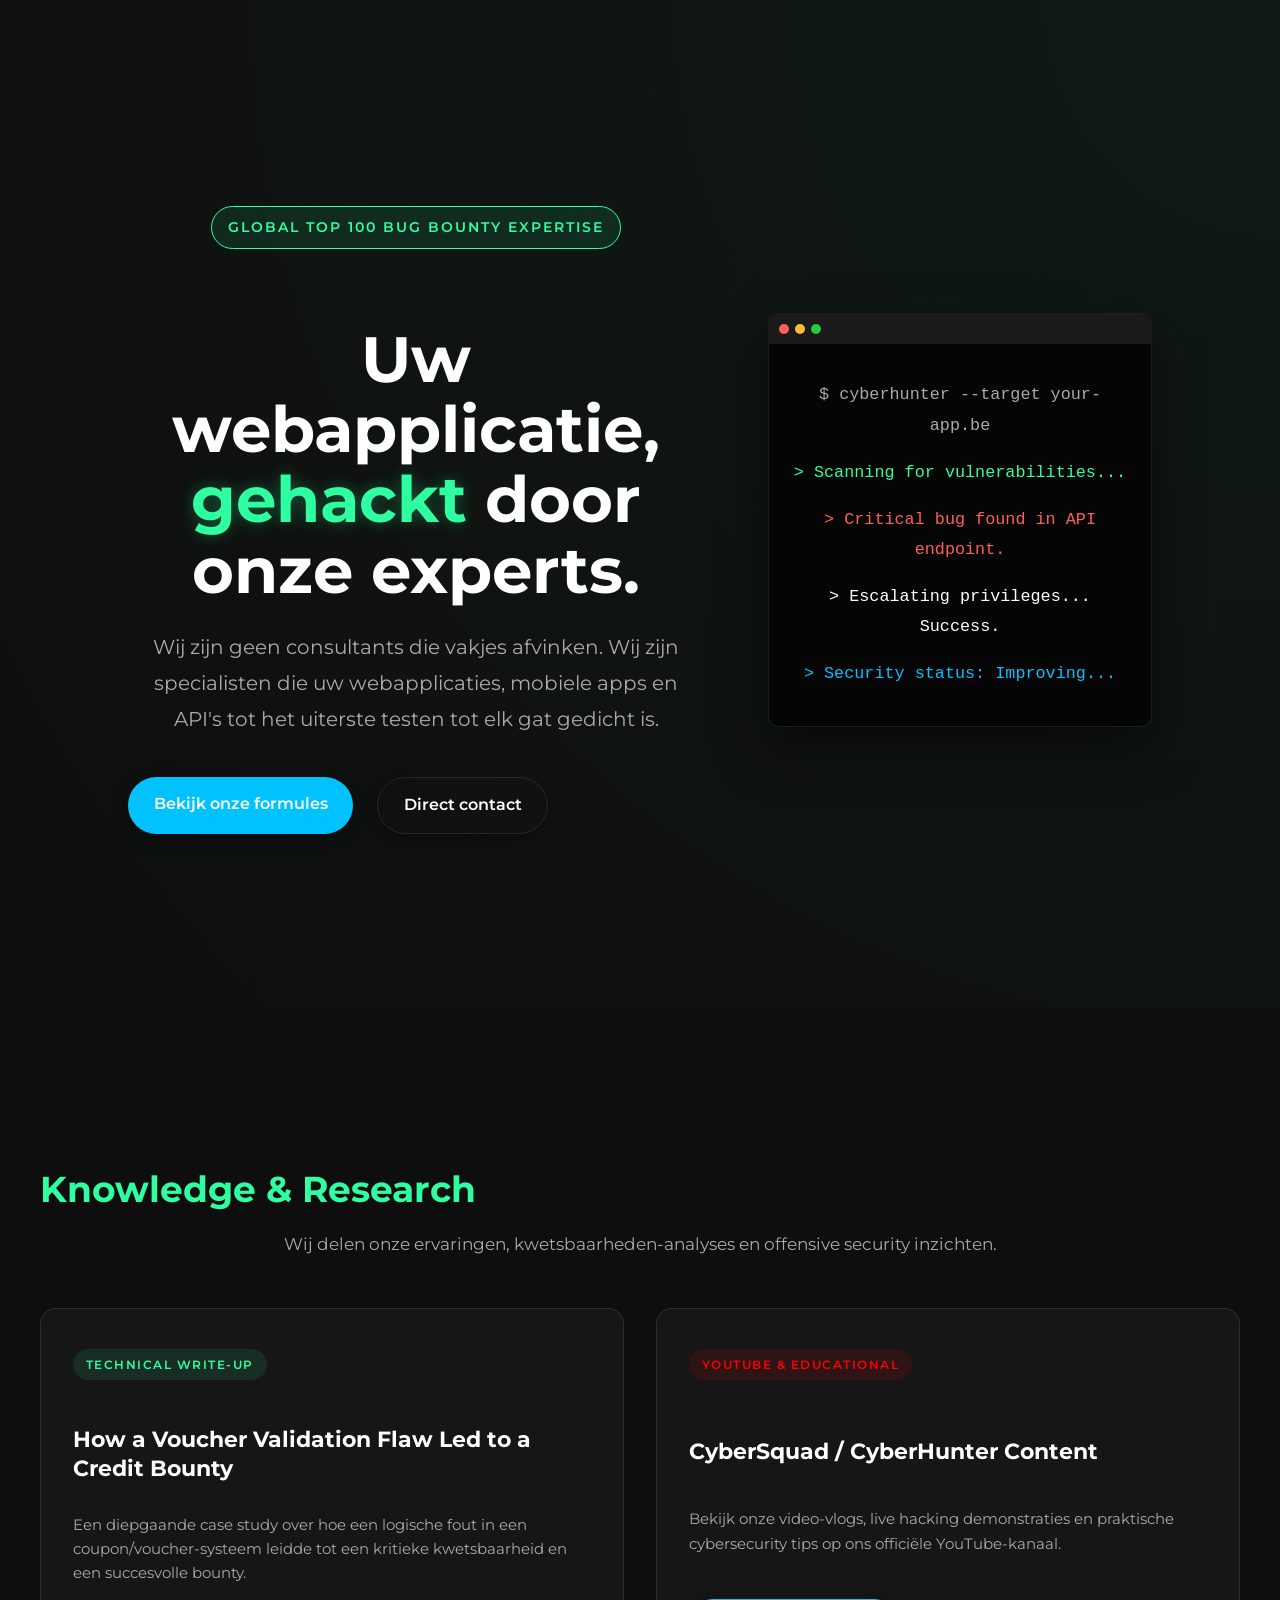
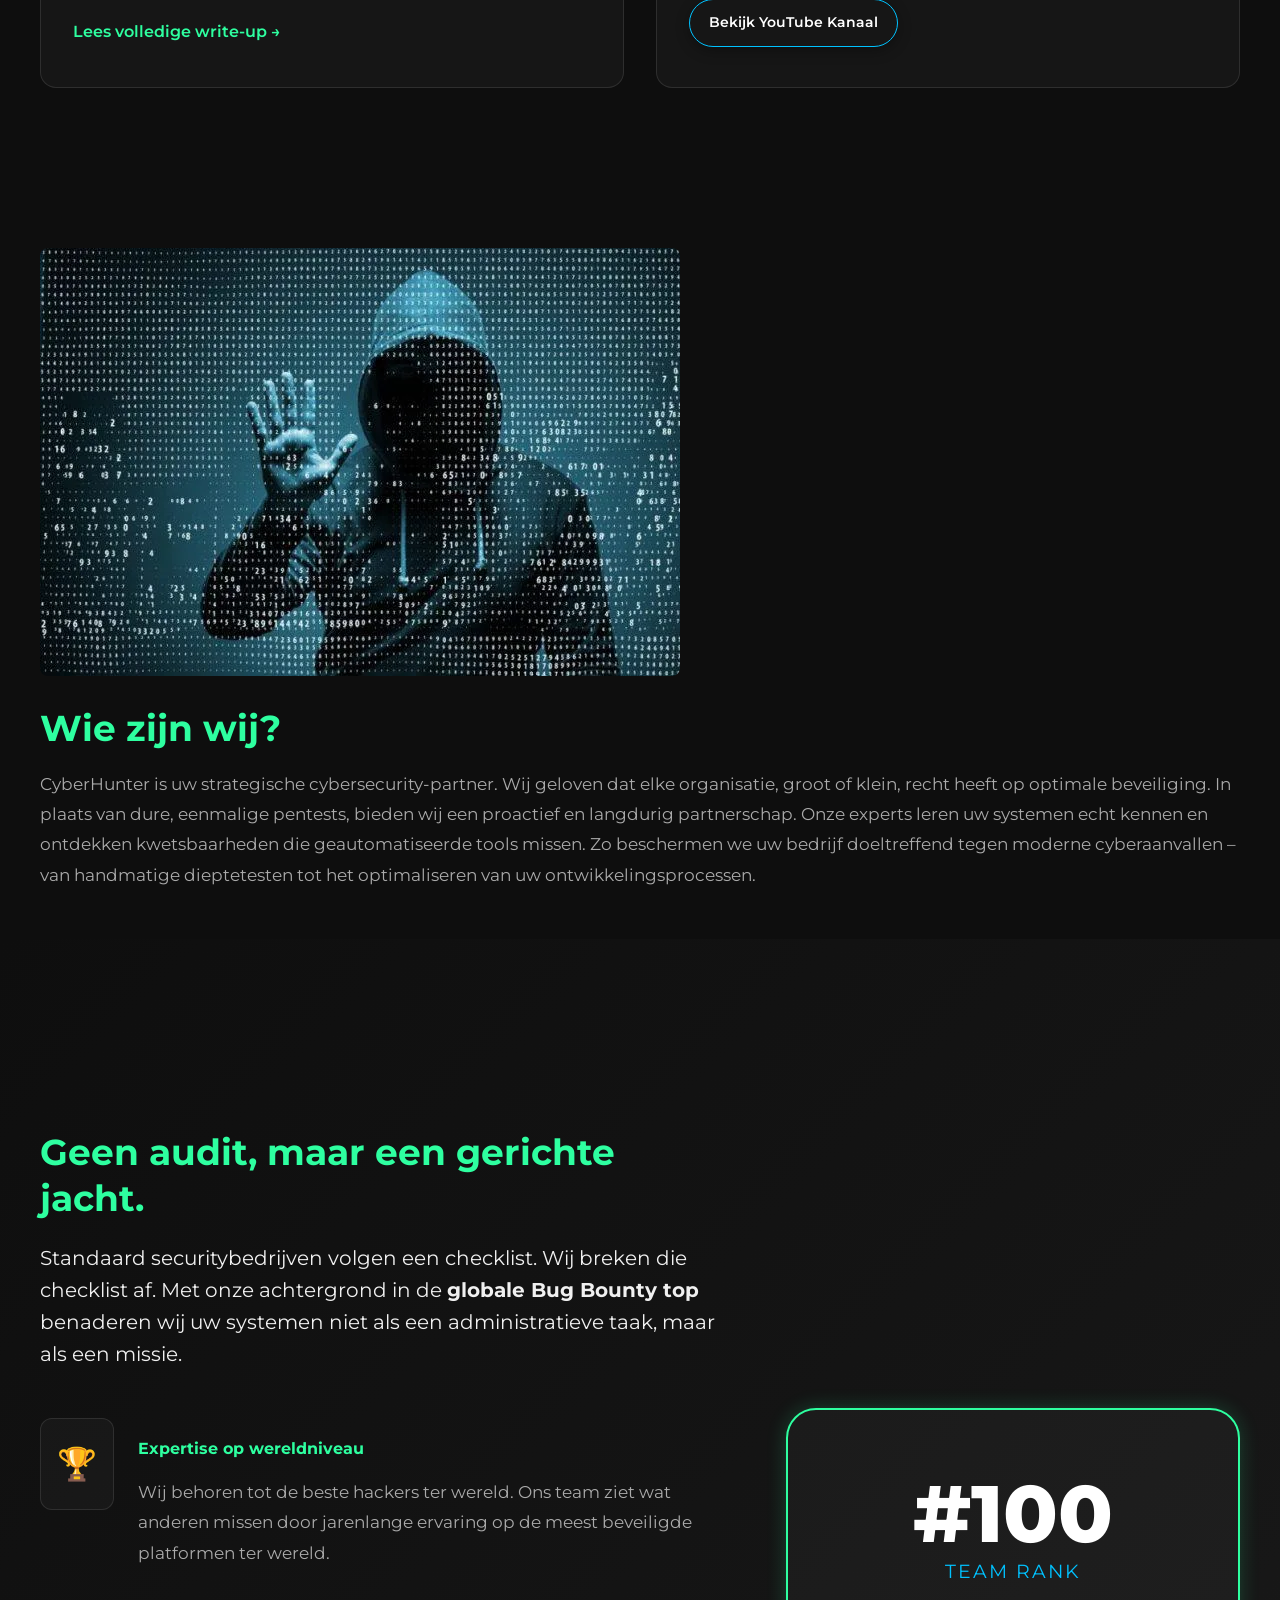
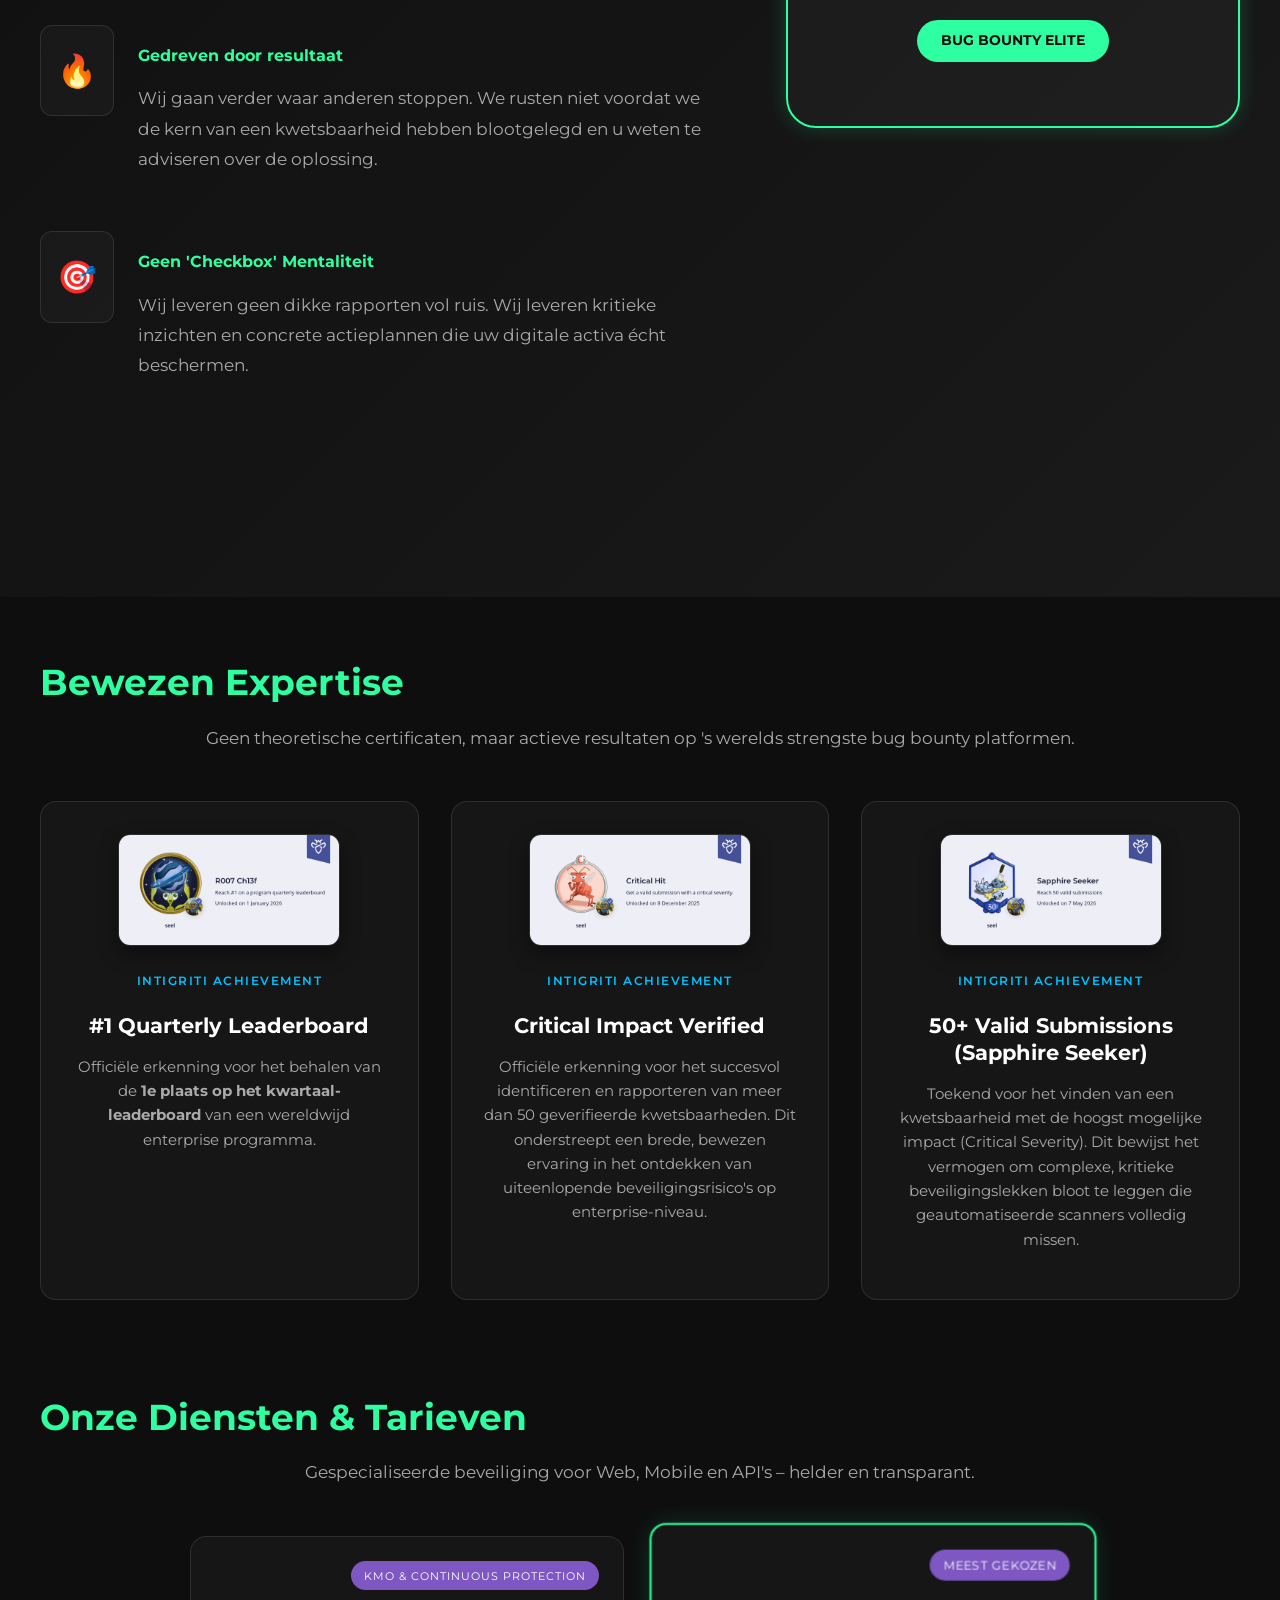
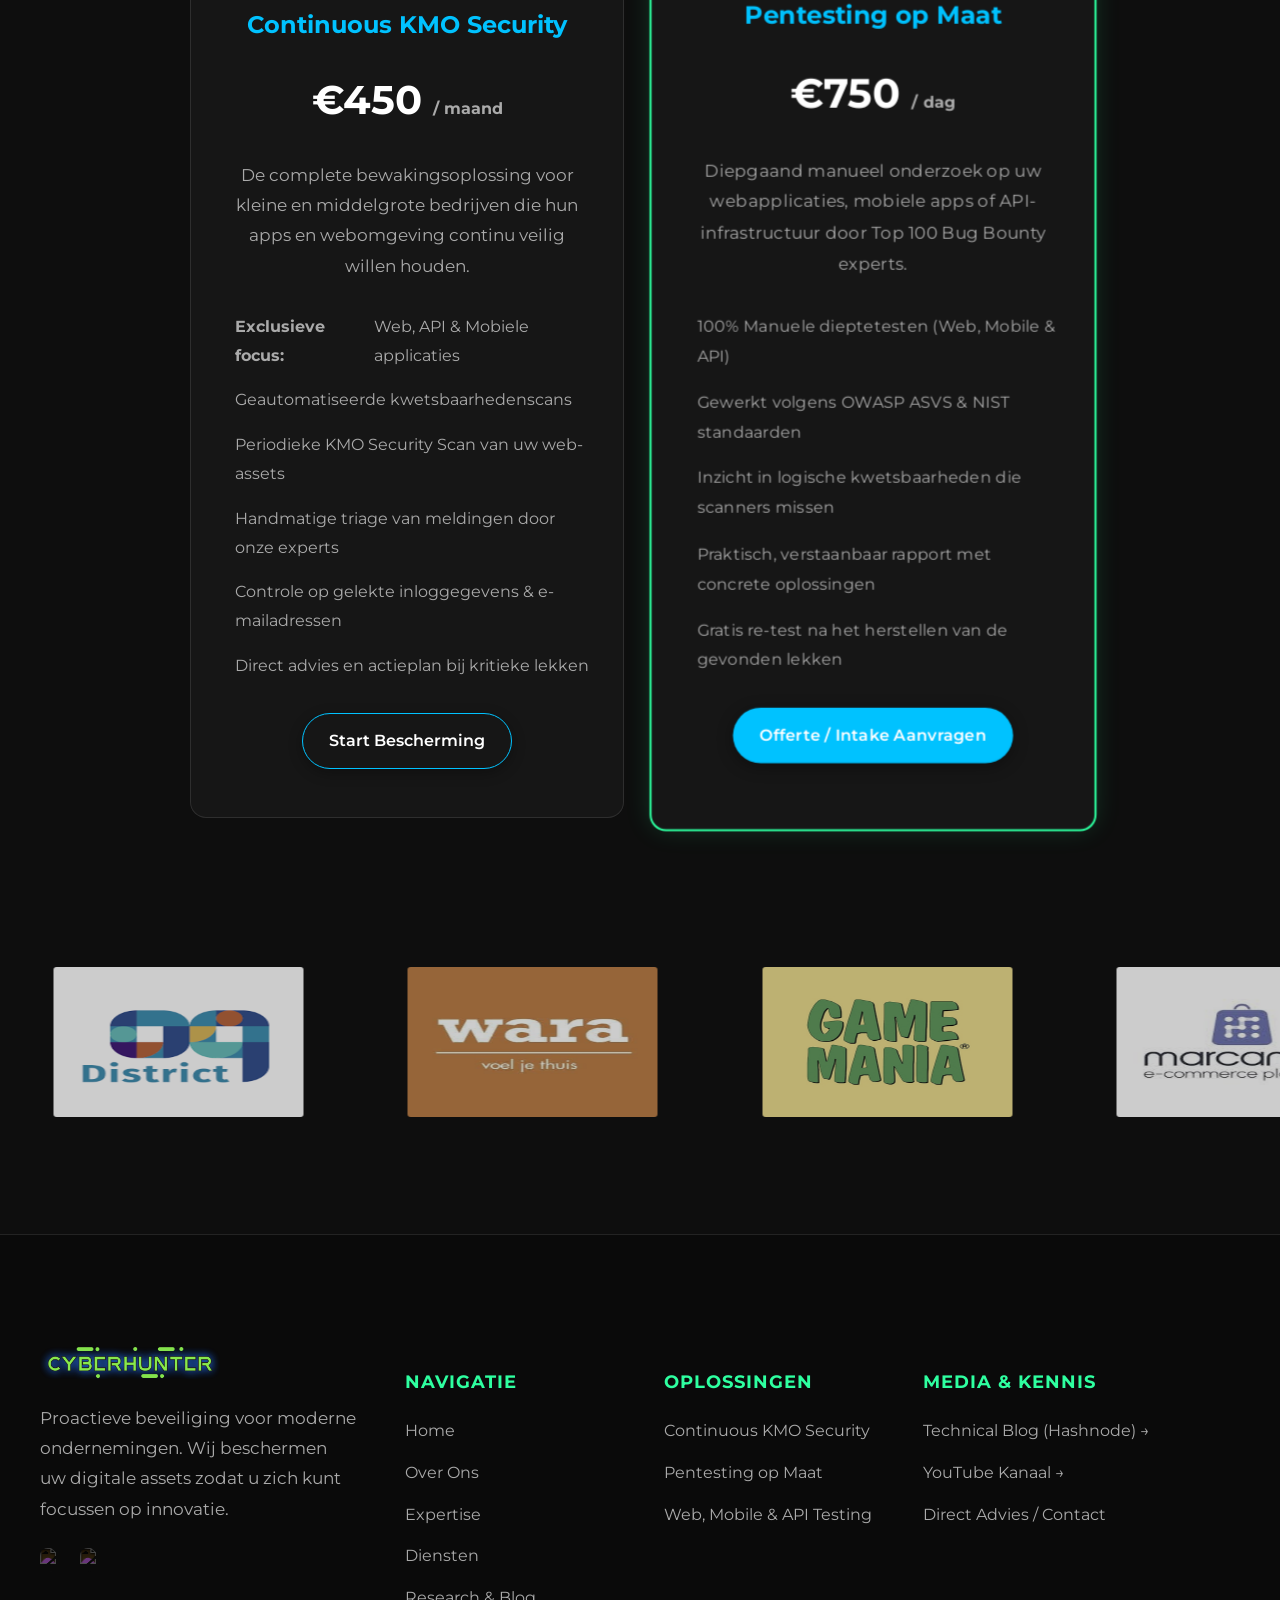
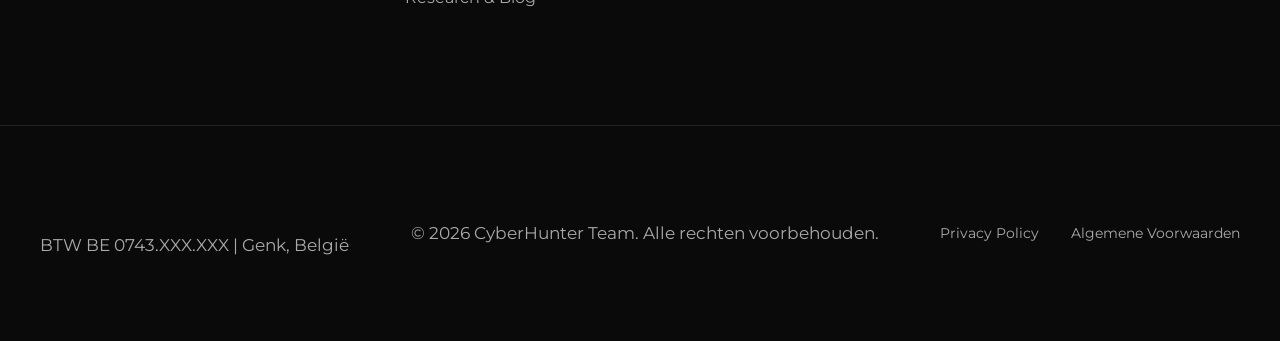
==== commit adf5eb69: "Text set" ====
--- a/index.html
+++ b/index.html
@@ -181,8 +181,8 @@
             <img src="assets/img/critical_severity.png" alt="Global Top 100 Hacker Badge" class="badge-img">
           </div>
           <div class="badge-content">
-            <span class="platform-tag">Global Ranking</span>
-            <h3>50+ Valid Submissions</h3>
+            <span class="platform-tag">Intigriti Achievement</span>
+            <h3>Critical Impact Verified</h3>
             <p>
               Officiële erkenning voor het succesvol identificeren en rapporteren van meer dan 50 geverifieerde kwetsbaarheden. Dit onderstreept een brede, bewezen ervaring in het ontdekken van uiteenlopende beveiligingsrisico's op enterprise-niveau.
             </p>
@@ -195,8 +195,8 @@
             <img src="assets/img/fifty_valid_submission%20(1).png" alt="Global Top 100 Hacker Badge" class="badge-img">
           </div>
           <div class="badge-content">
-            <span class="platform-tag">Global Ranking</span>
-            <h3>Critical Impact Verified</h3>
+            <span class="platform-tag">Intigriti Achievement</span>
+            <h3>50+ Valid Submissions (Sapphire Seeker)</h3>
             <p>
               Toekend voor het vinden van een kwetsbaarheid met de hoogst mogelijke impact (Critical Severity). Dit bewijst het vermogen om complexe, kritieke beveiligingslekken bloot te leggen die geautomatiseerde scanners volledig missen.
             </p>
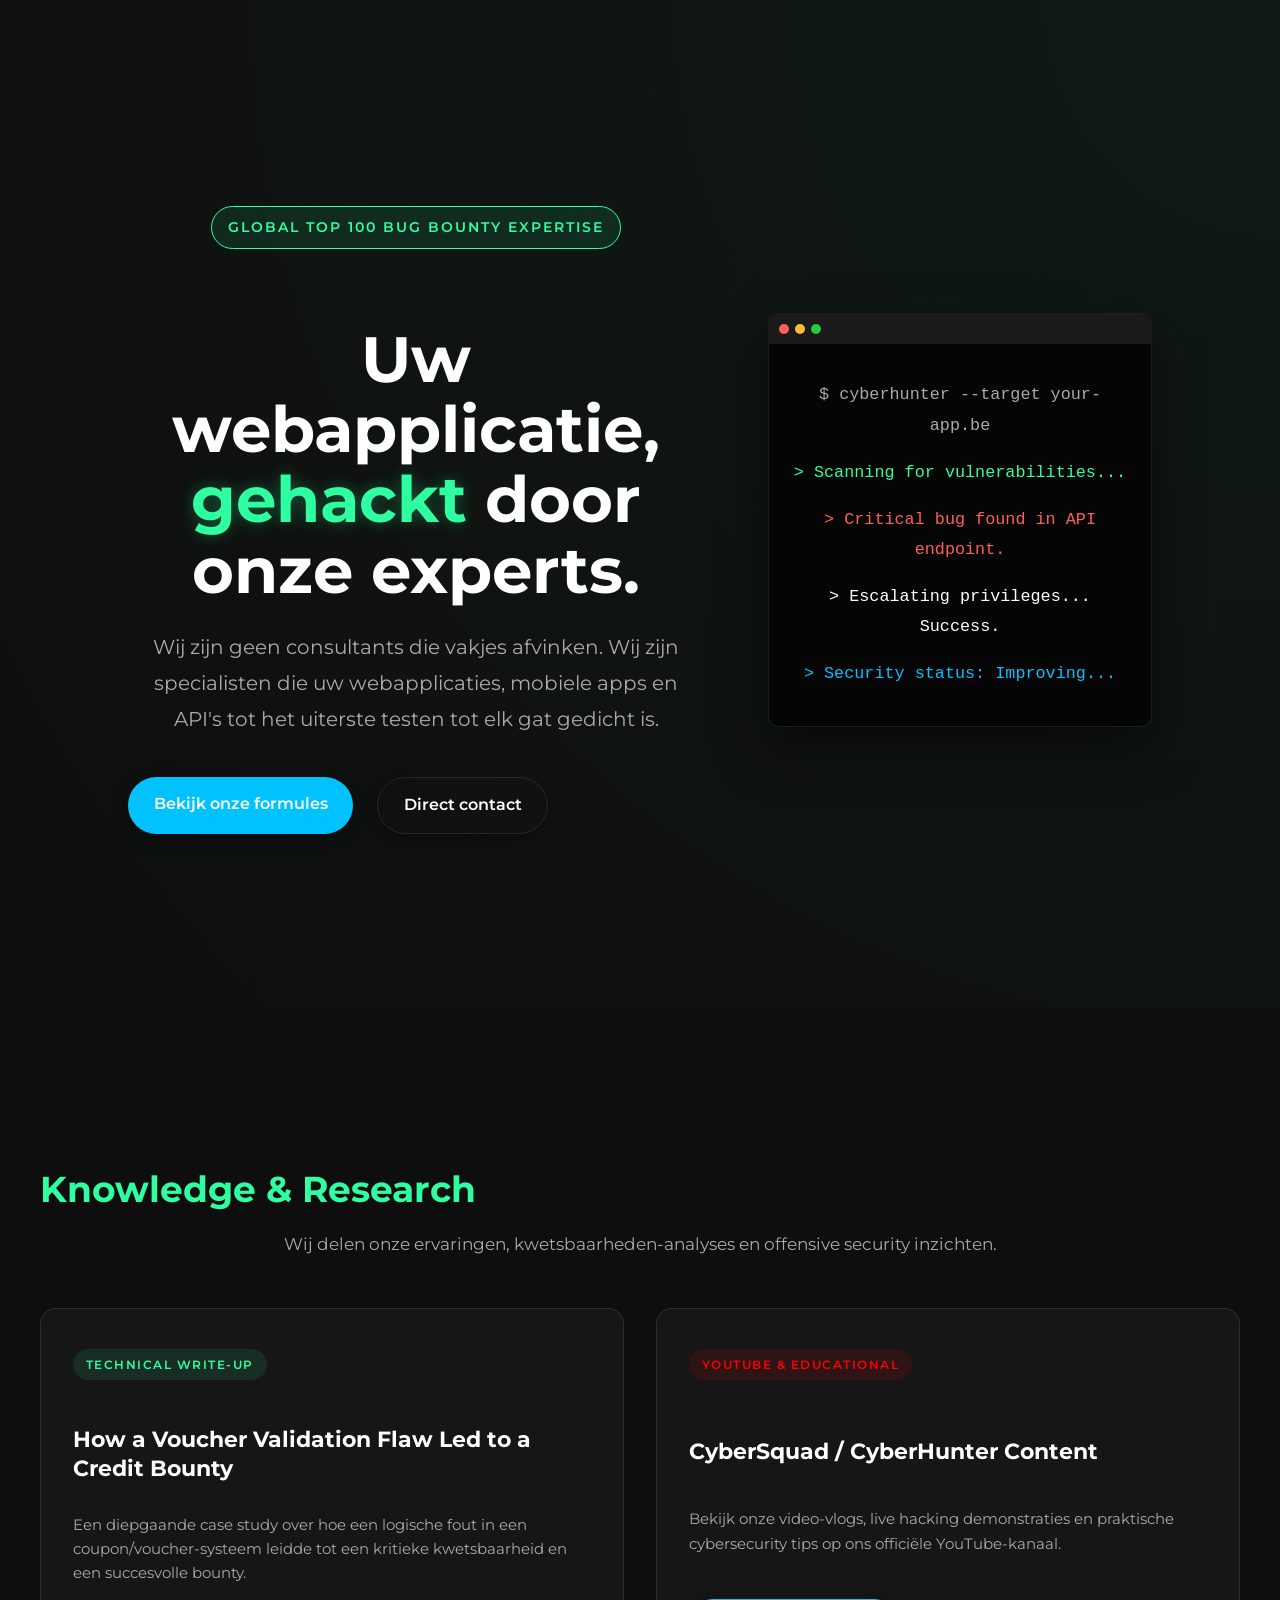
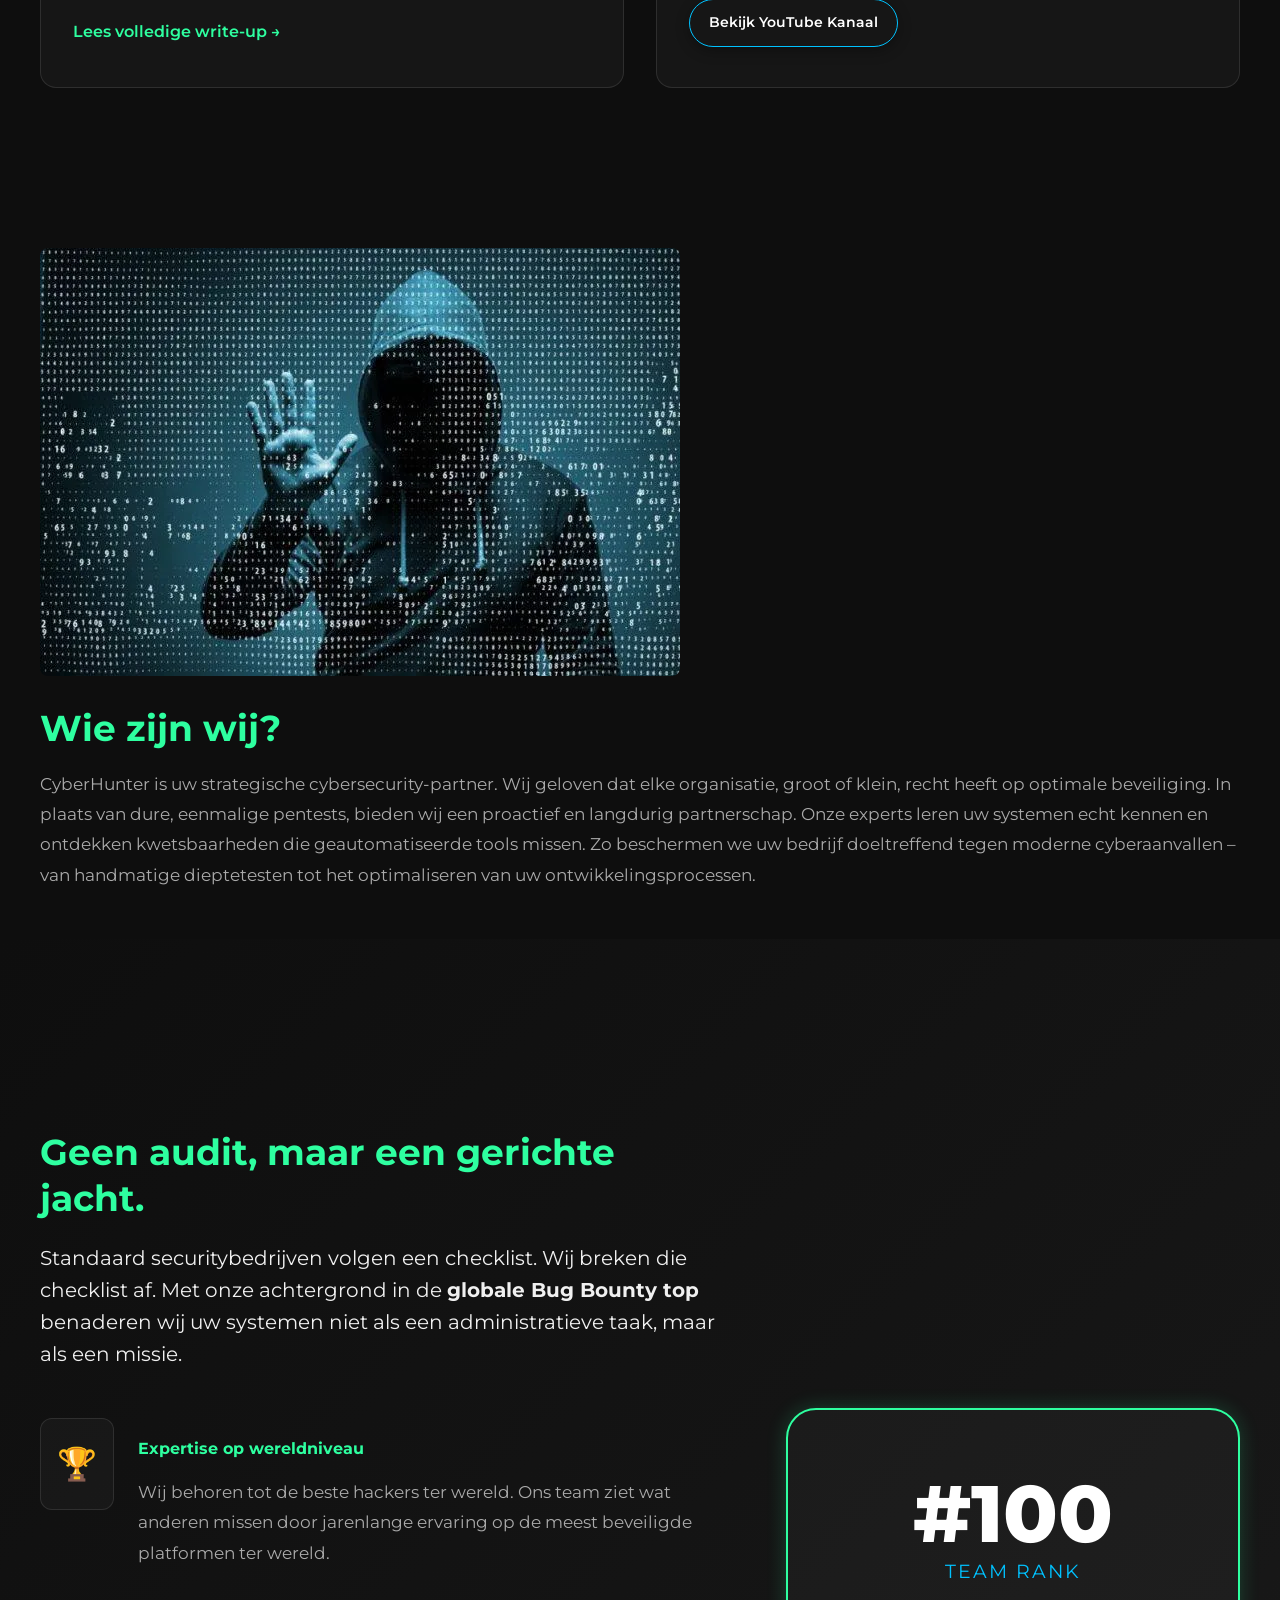
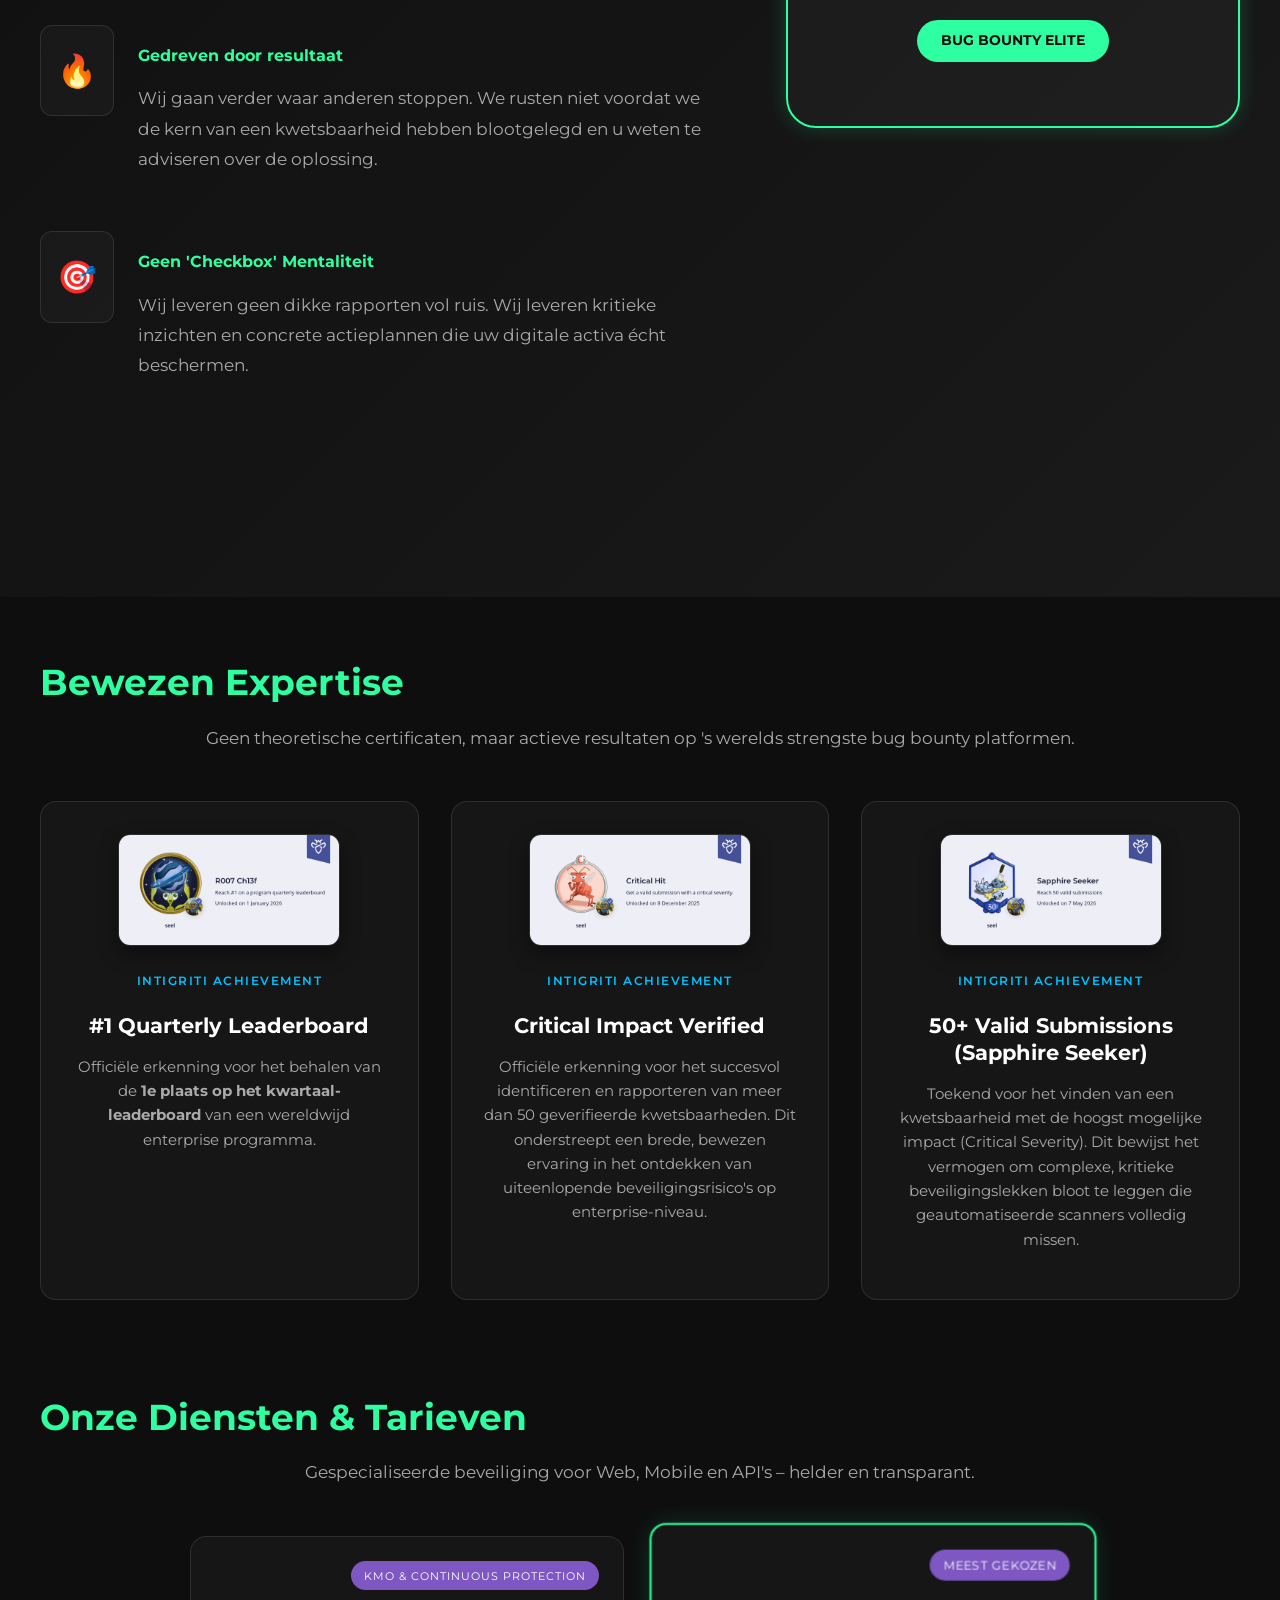
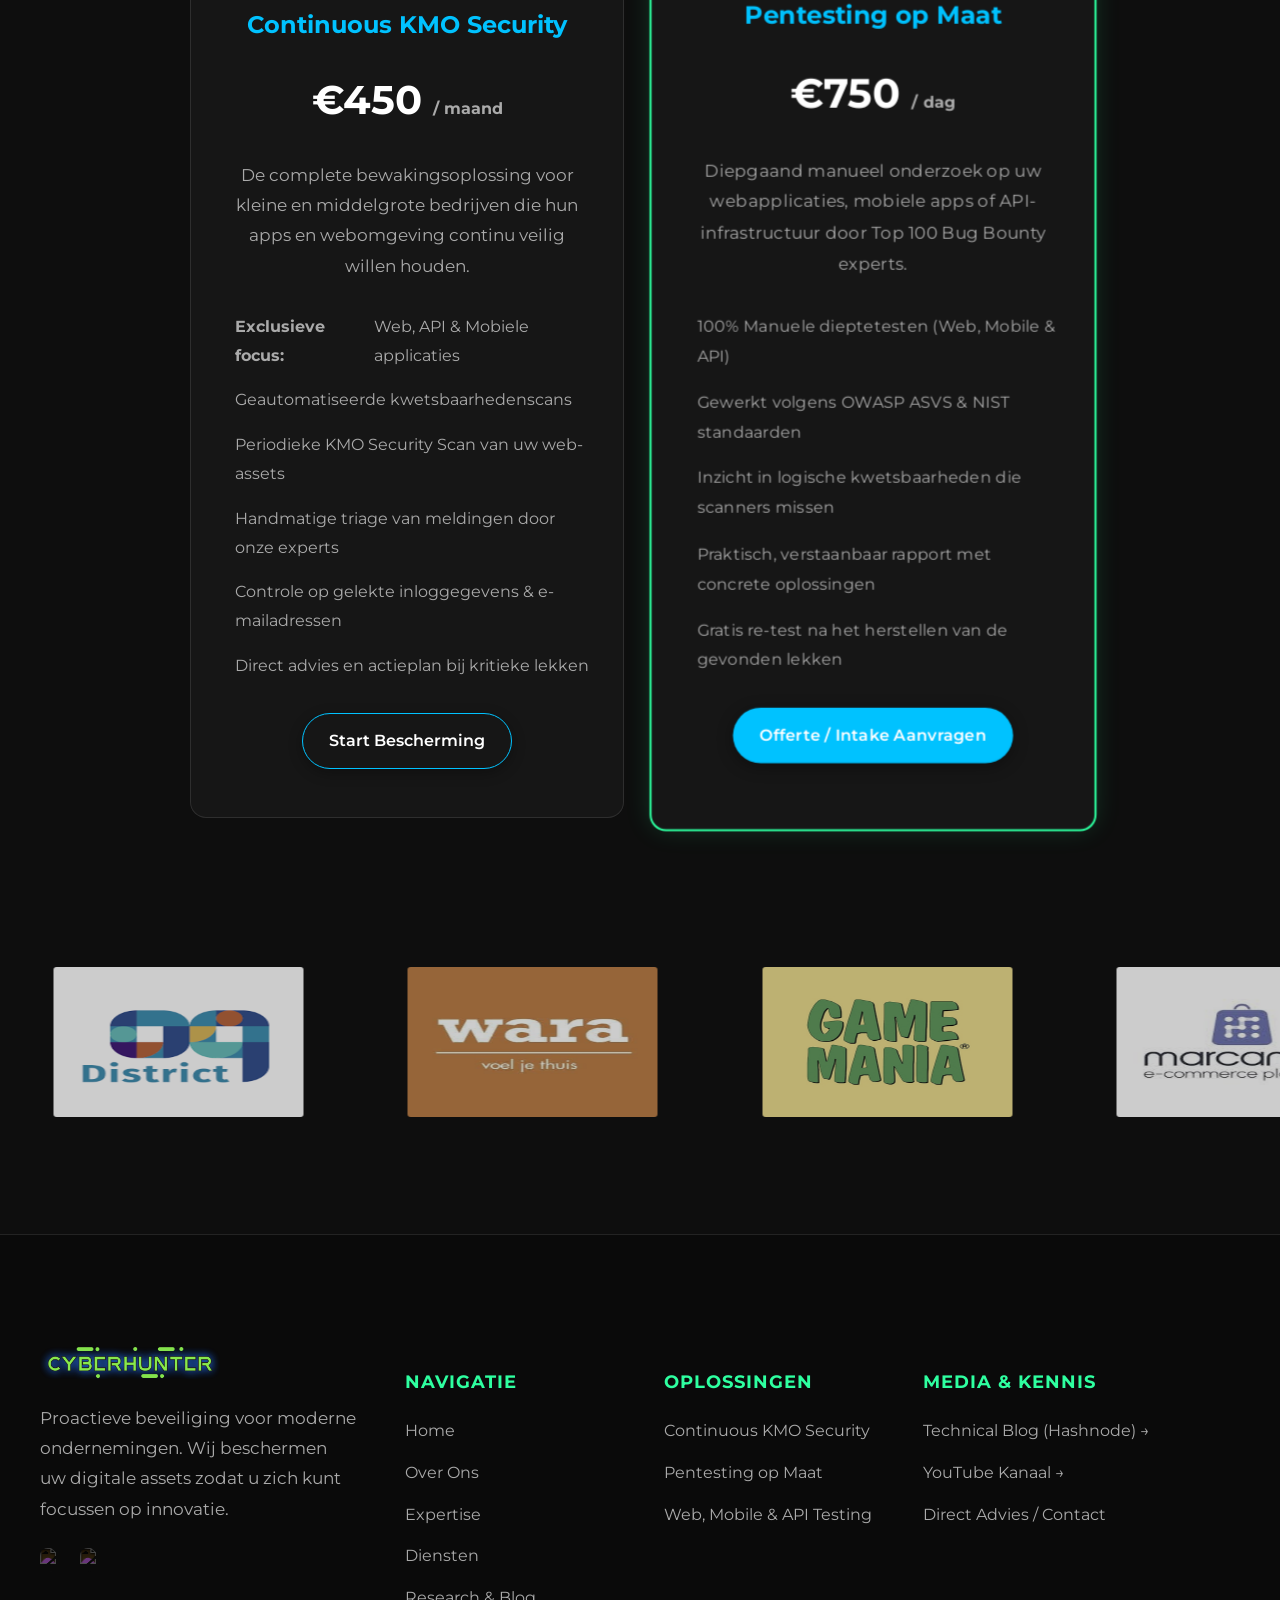
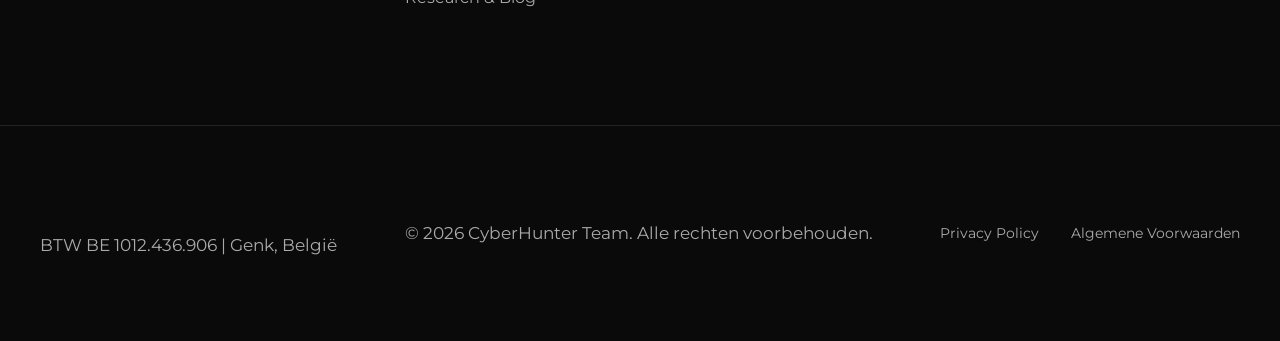
==== commit 85b5b098: "BTW nummer toegevoegd" ====
--- a/index.html
+++ b/index.html
@@ -322,7 +322,7 @@
   <div class="footer-bottom">
     <div class="container bottom-flex">
       <div class="business-info">
-        <p>BTW BE 0743.XXX.XXX | Genk, België</p>
+        <p>BTW BE 1012.436.906 | Genk, België</p>
       </div>
       <p>&copy; 2026 CyberHunter Team. Alle rechten voorbehouden.</p>
       <div class="legal-links">
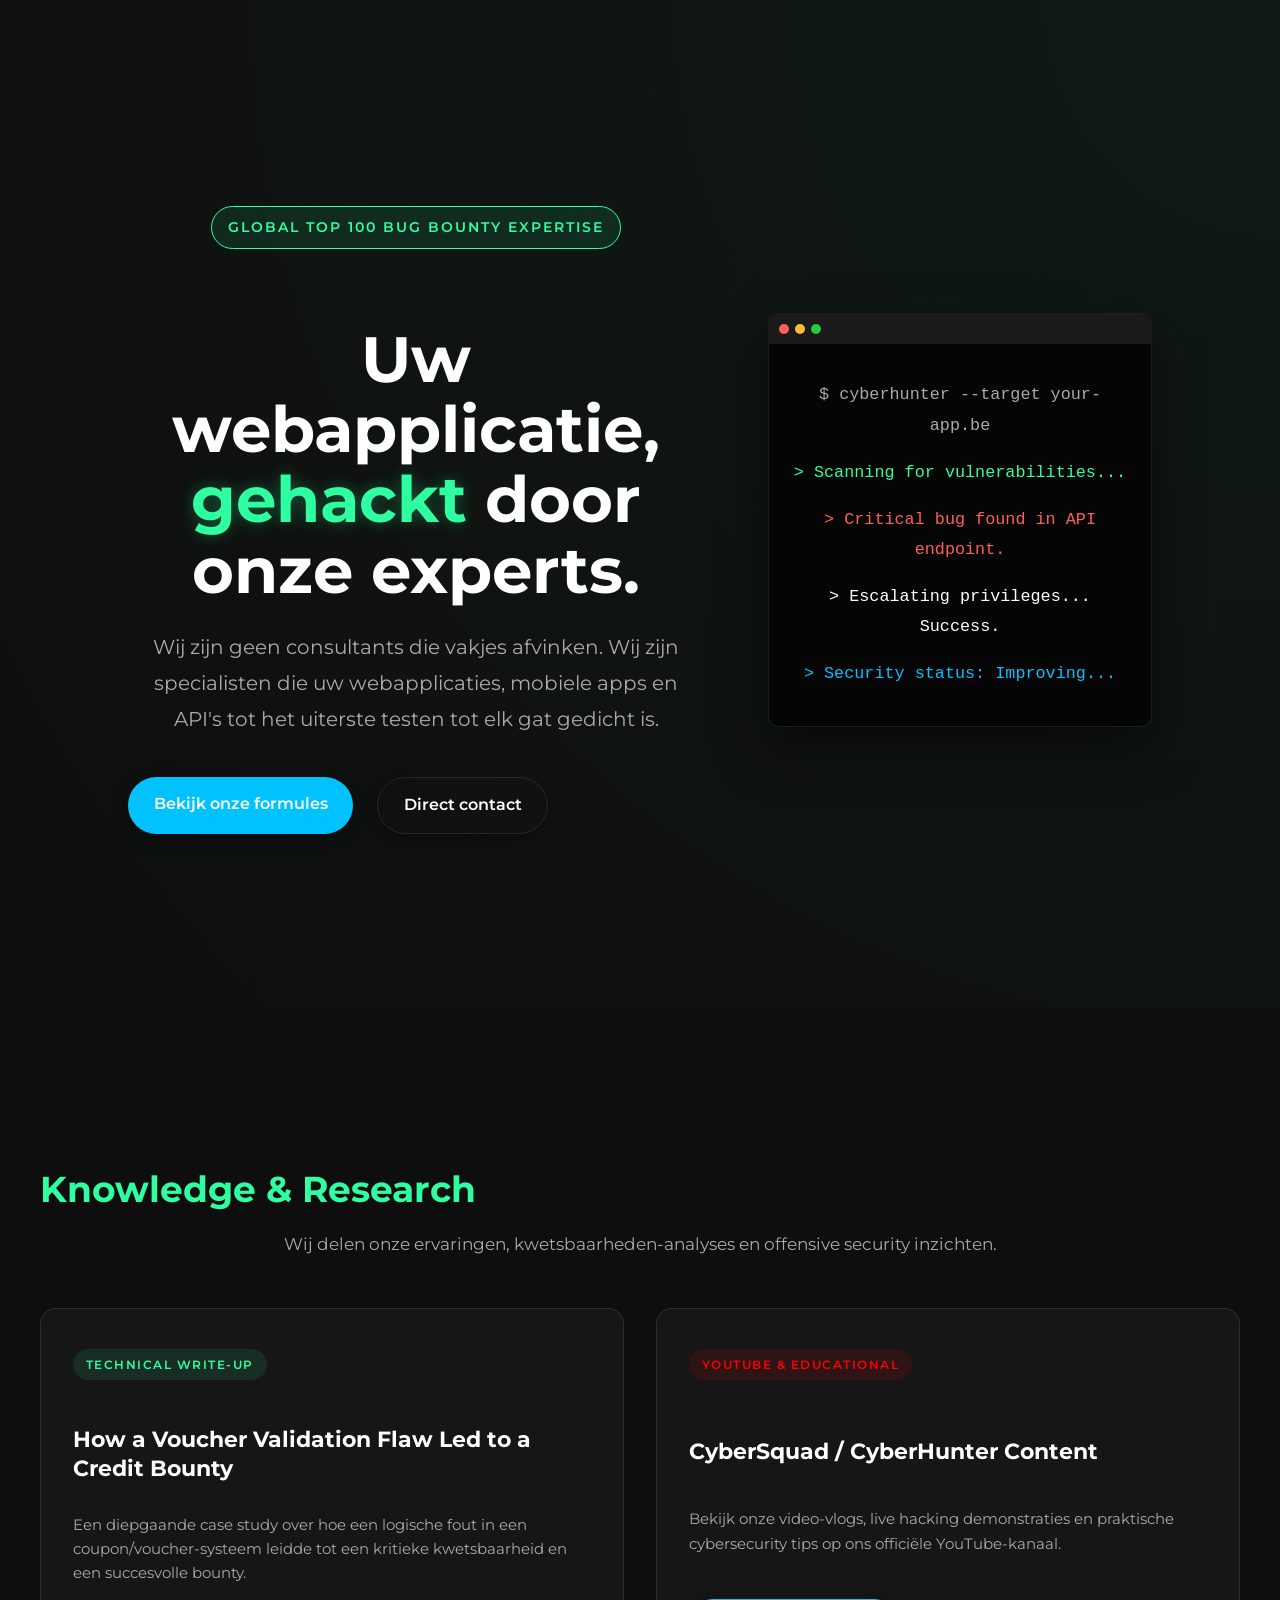
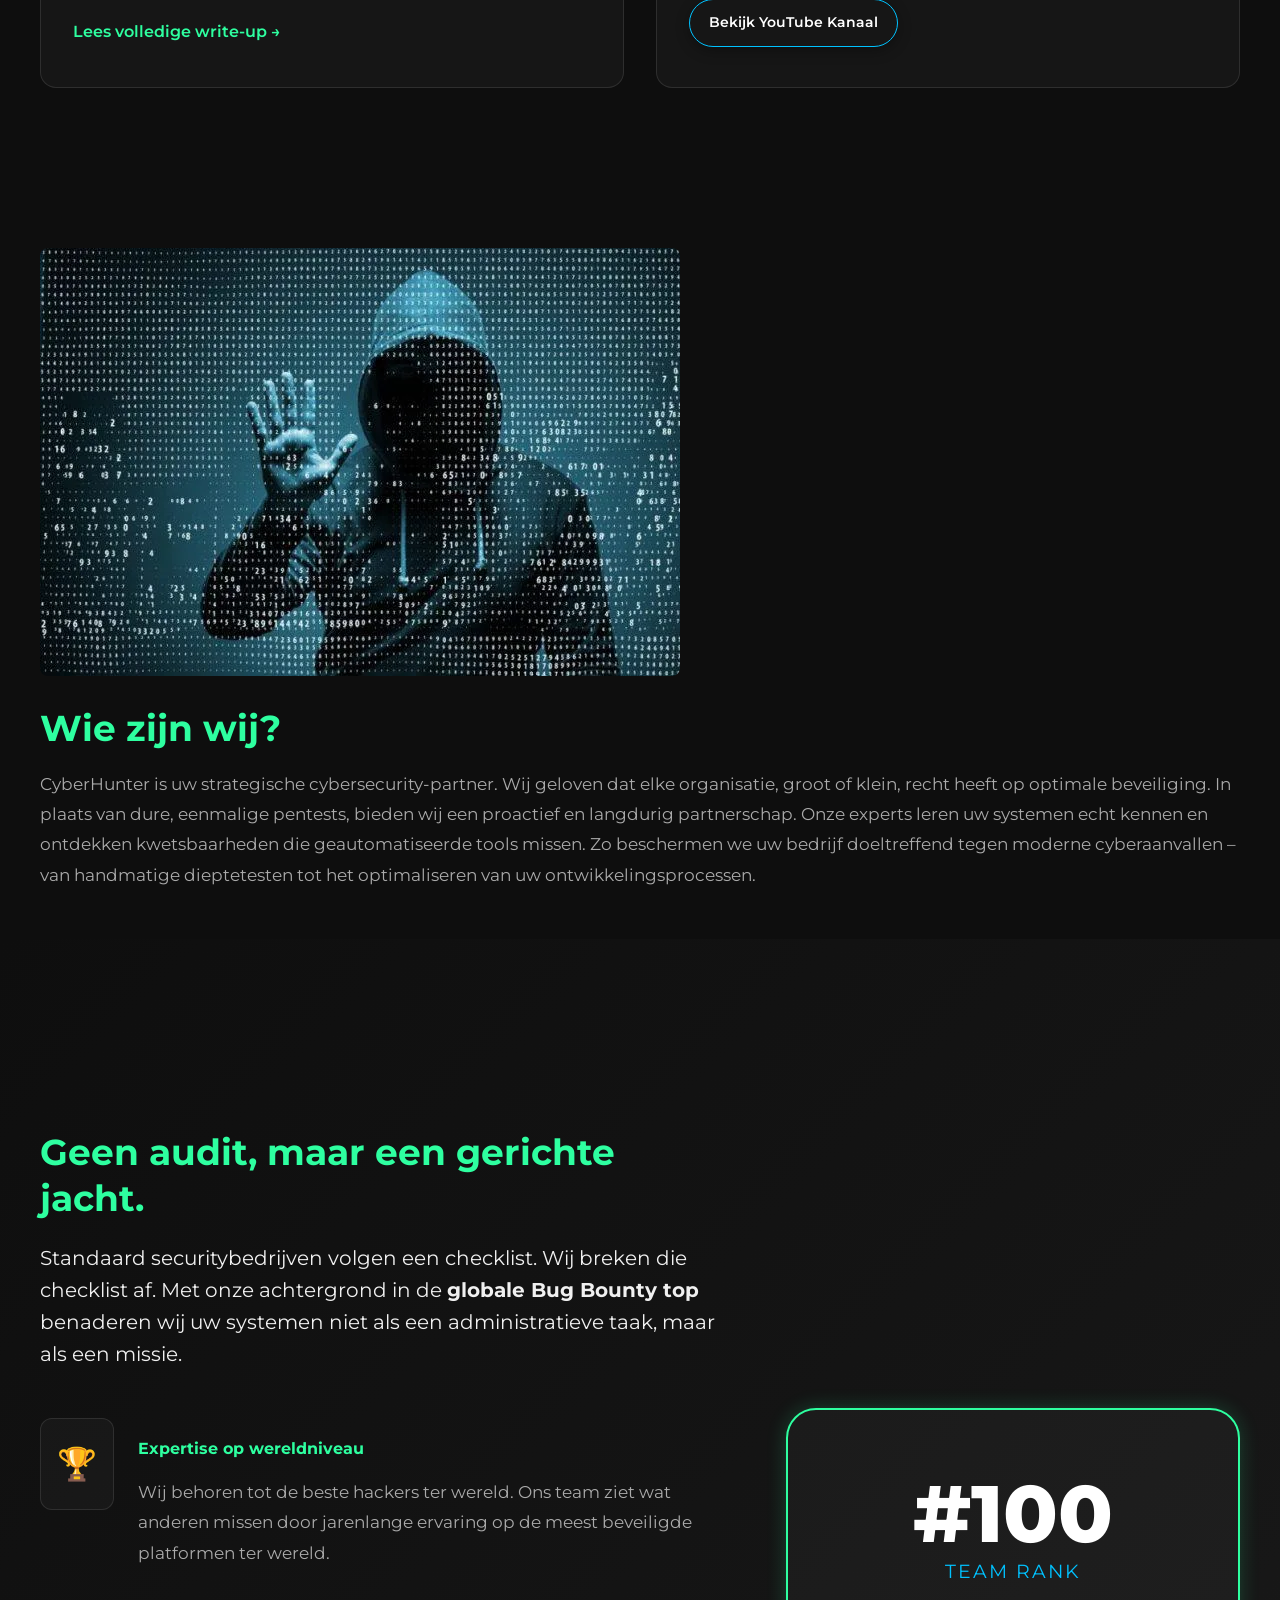
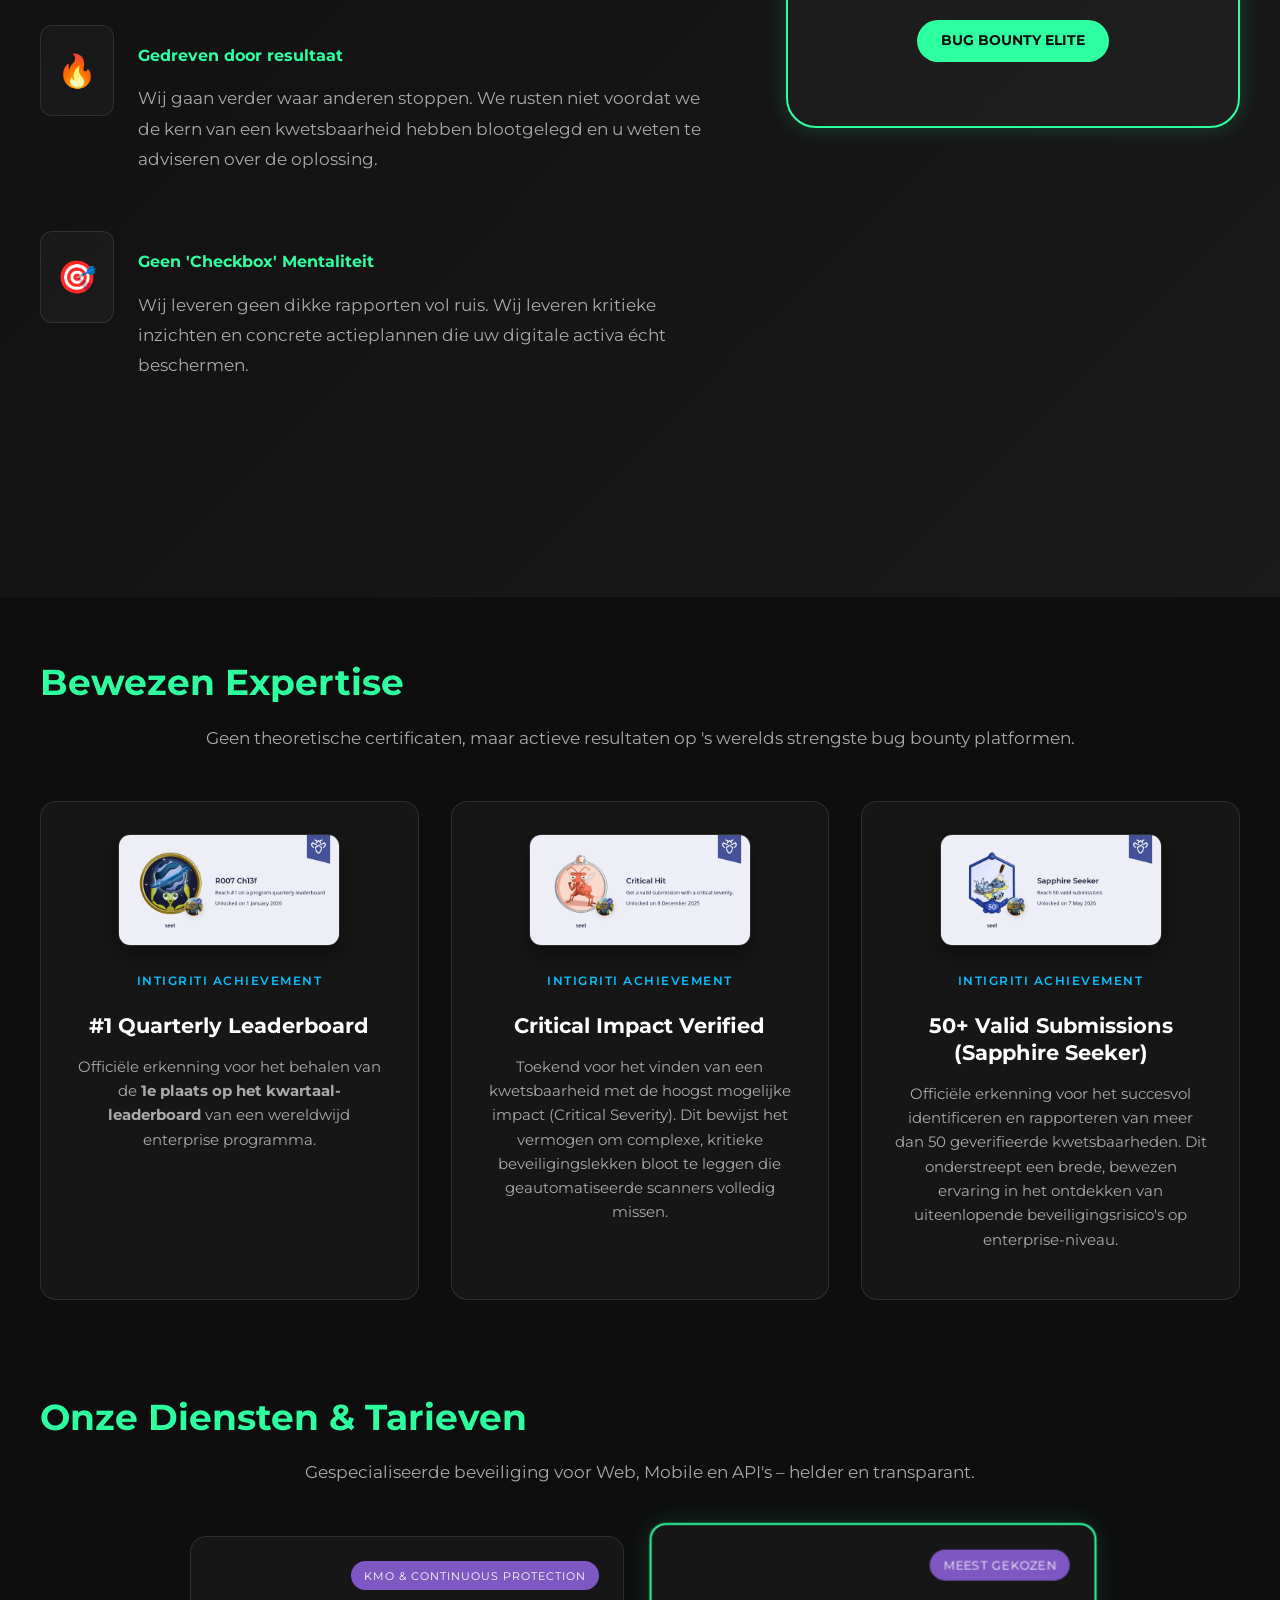
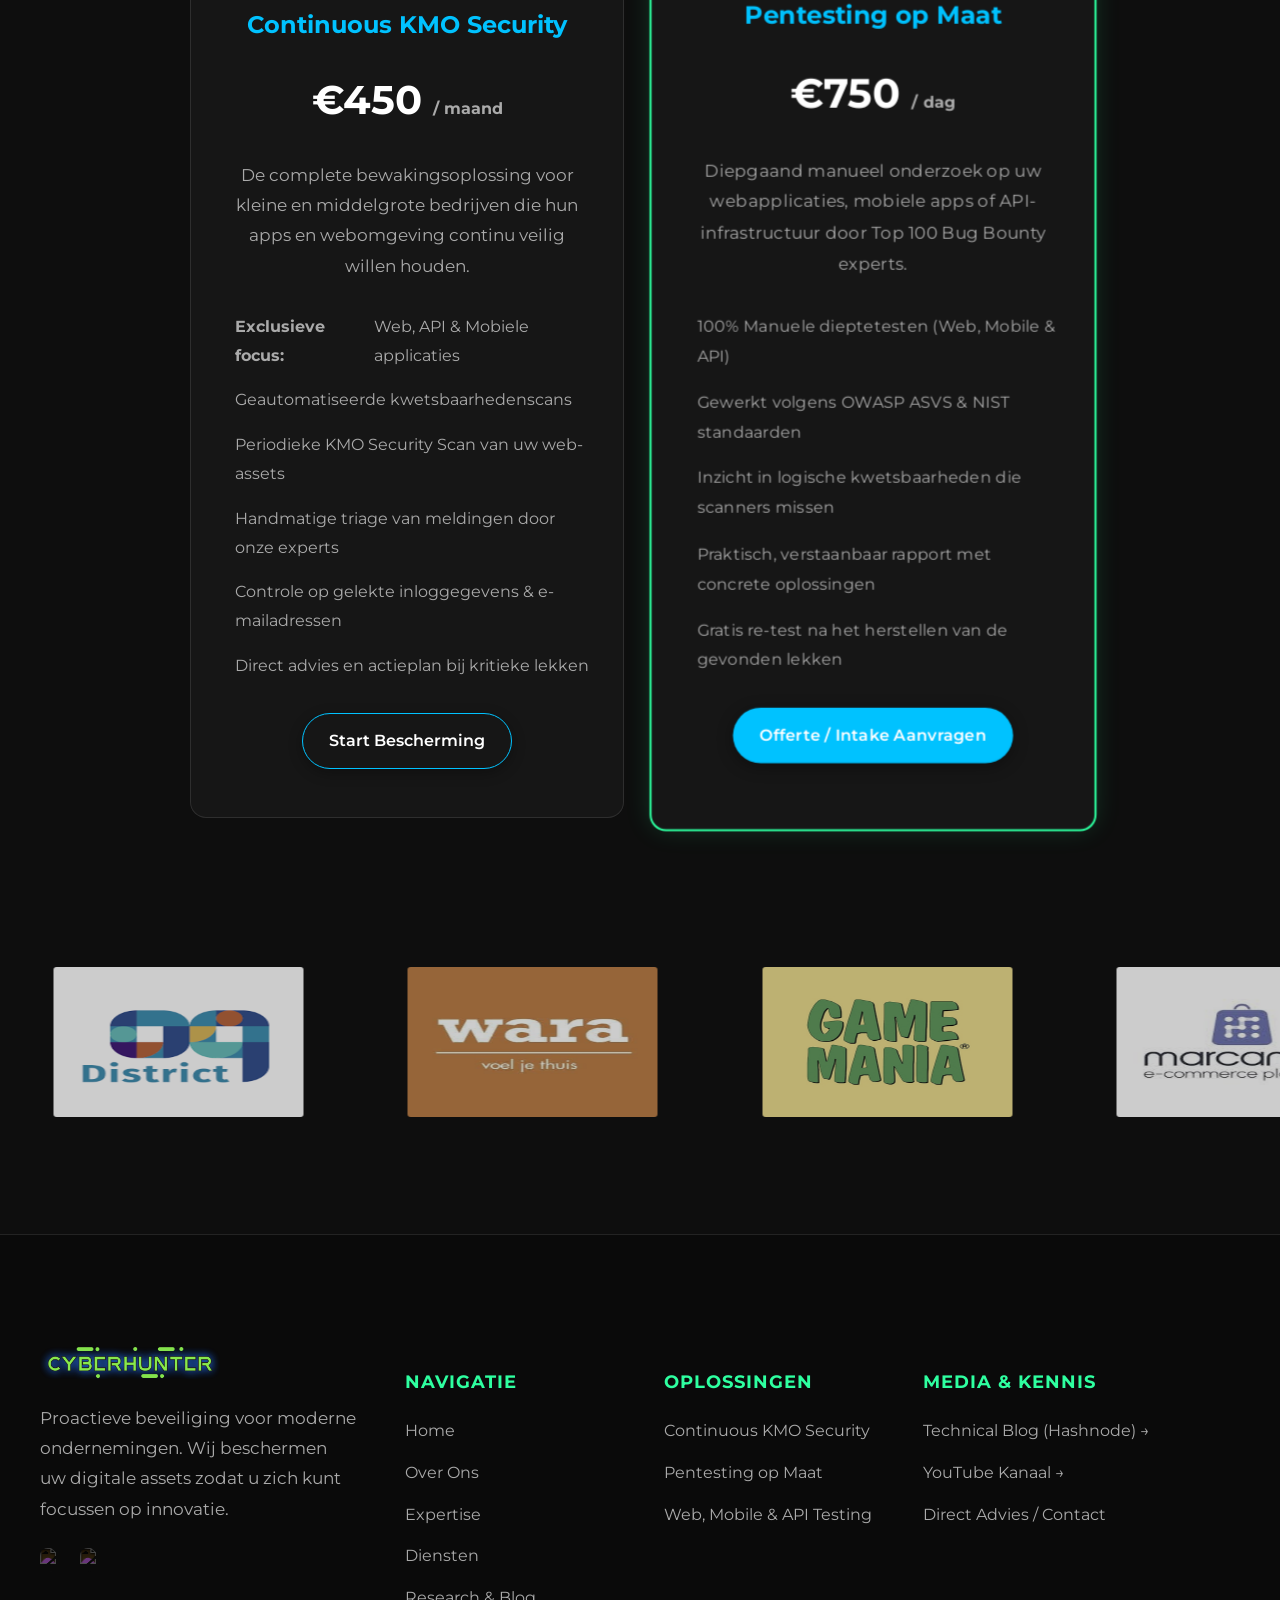
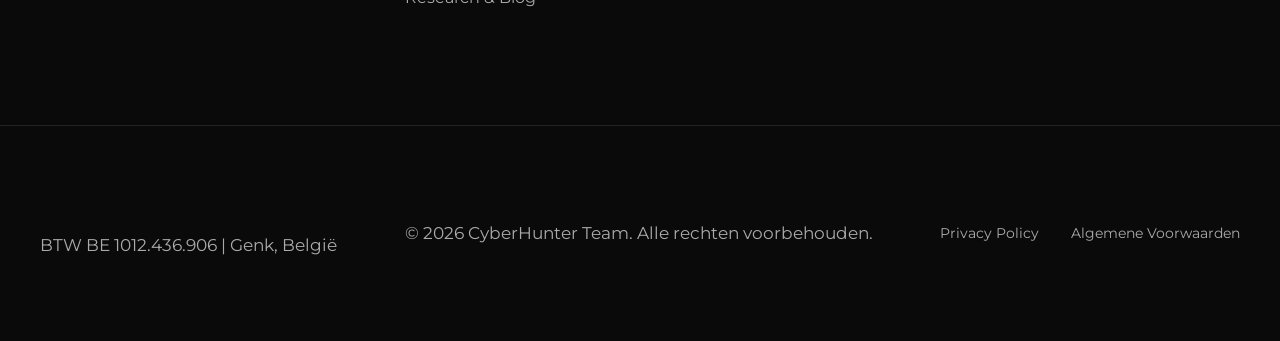
==== commit 784d9fd8: "p tag text" ====
--- a/index.html
+++ b/index.html
@@ -184,7 +184,7 @@
             <span class="platform-tag">Intigriti Achievement</span>
             <h3>Critical Impact Verified</h3>
             <p>
-              Officiële erkenning voor het succesvol identificeren en rapporteren van meer dan 50 geverifieerde kwetsbaarheden. Dit onderstreept een brede, bewezen ervaring in het ontdekken van uiteenlopende beveiligingsrisico's op enterprise-niveau.
+              Toekend voor het vinden van een kwetsbaarheid met de hoogst mogelijke impact (Critical Severity). Dit bewijst het vermogen om complexe, kritieke beveiligingslekken bloot te leggen die geautomatiseerde scanners volledig missen.
             </p>
           </div>
         </div>
@@ -198,7 +198,7 @@
             <span class="platform-tag">Intigriti Achievement</span>
             <h3>50+ Valid Submissions (Sapphire Seeker)</h3>
             <p>
-              Toekend voor het vinden van een kwetsbaarheid met de hoogst mogelijke impact (Critical Severity). Dit bewijst het vermogen om complexe, kritieke beveiligingslekken bloot te leggen die geautomatiseerde scanners volledig missen.
+              Officiële erkenning voor het succesvol identificeren en rapporteren van meer dan 50 geverifieerde kwetsbaarheden. Dit onderstreept een brede, bewezen ervaring in het ontdekken van uiteenlopende beveiligingsrisico's op enterprise-niveau.
             </p>
           </div>
         </div>
